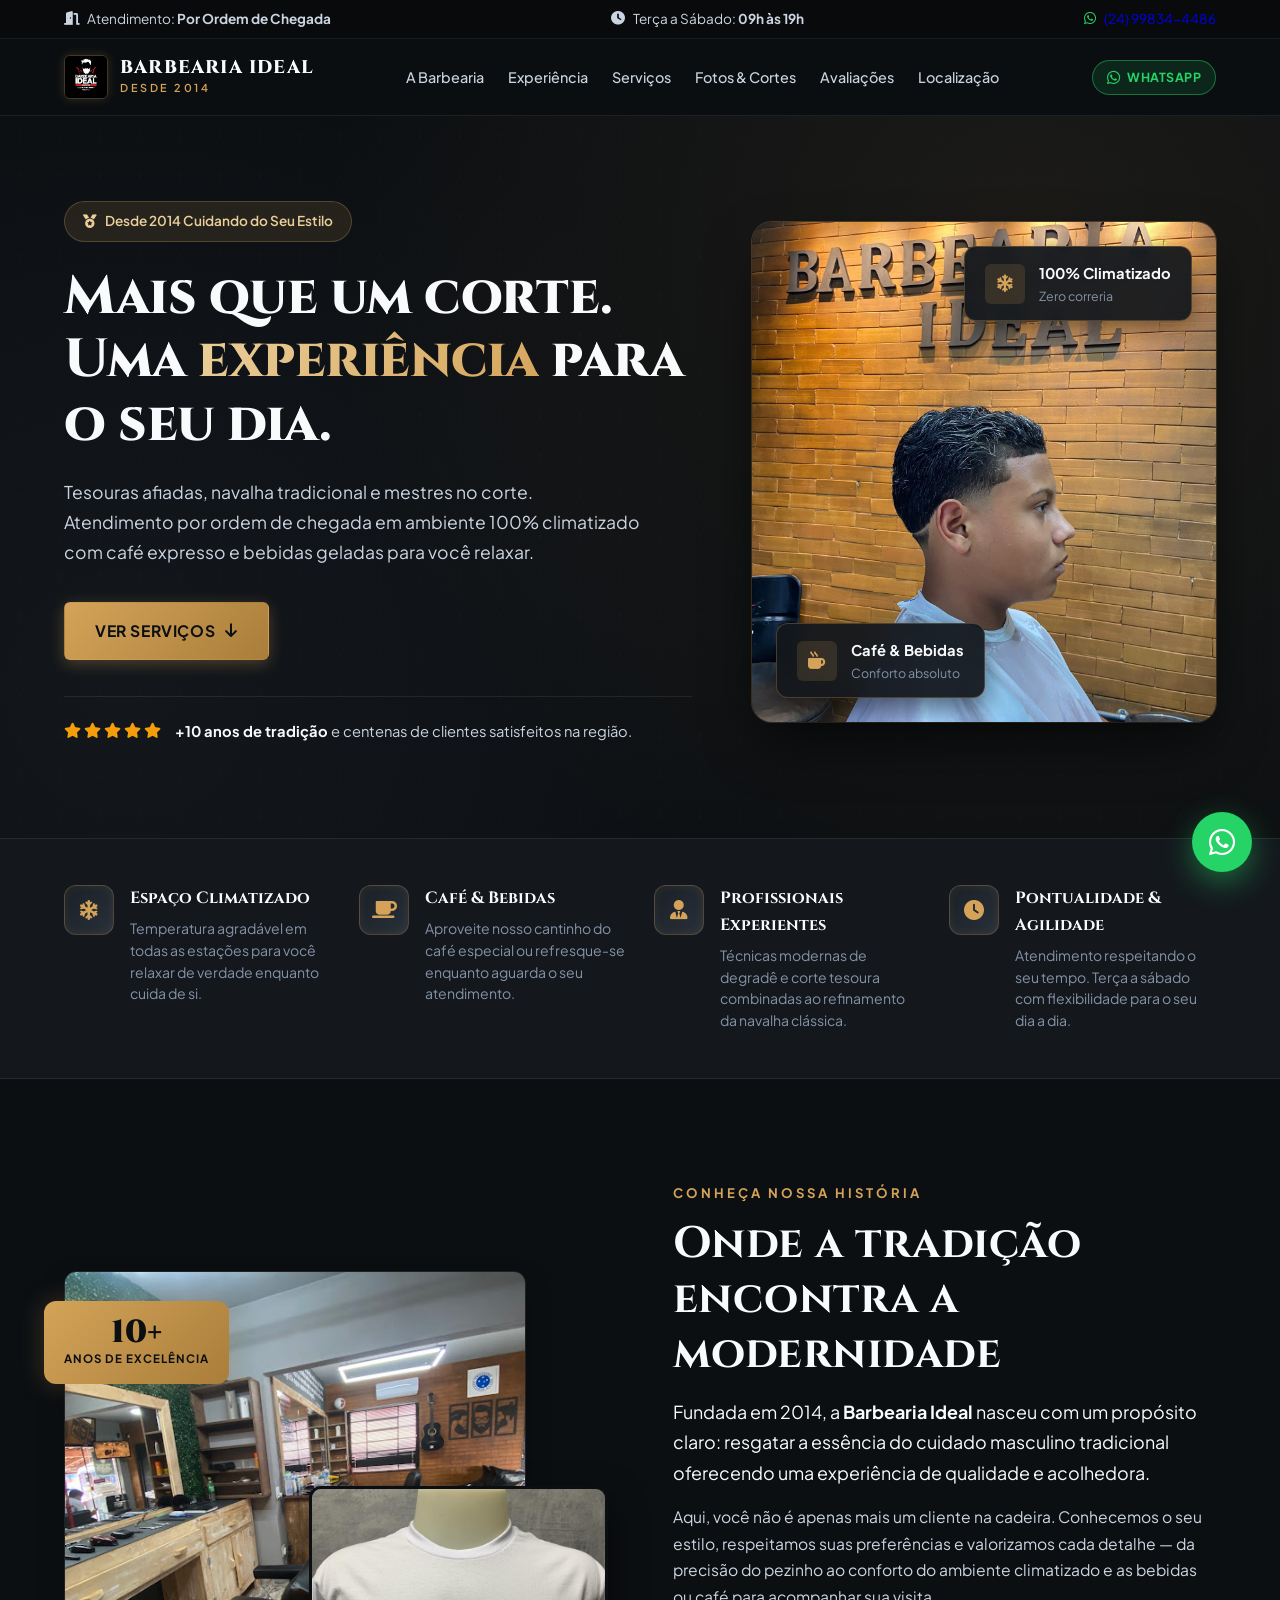
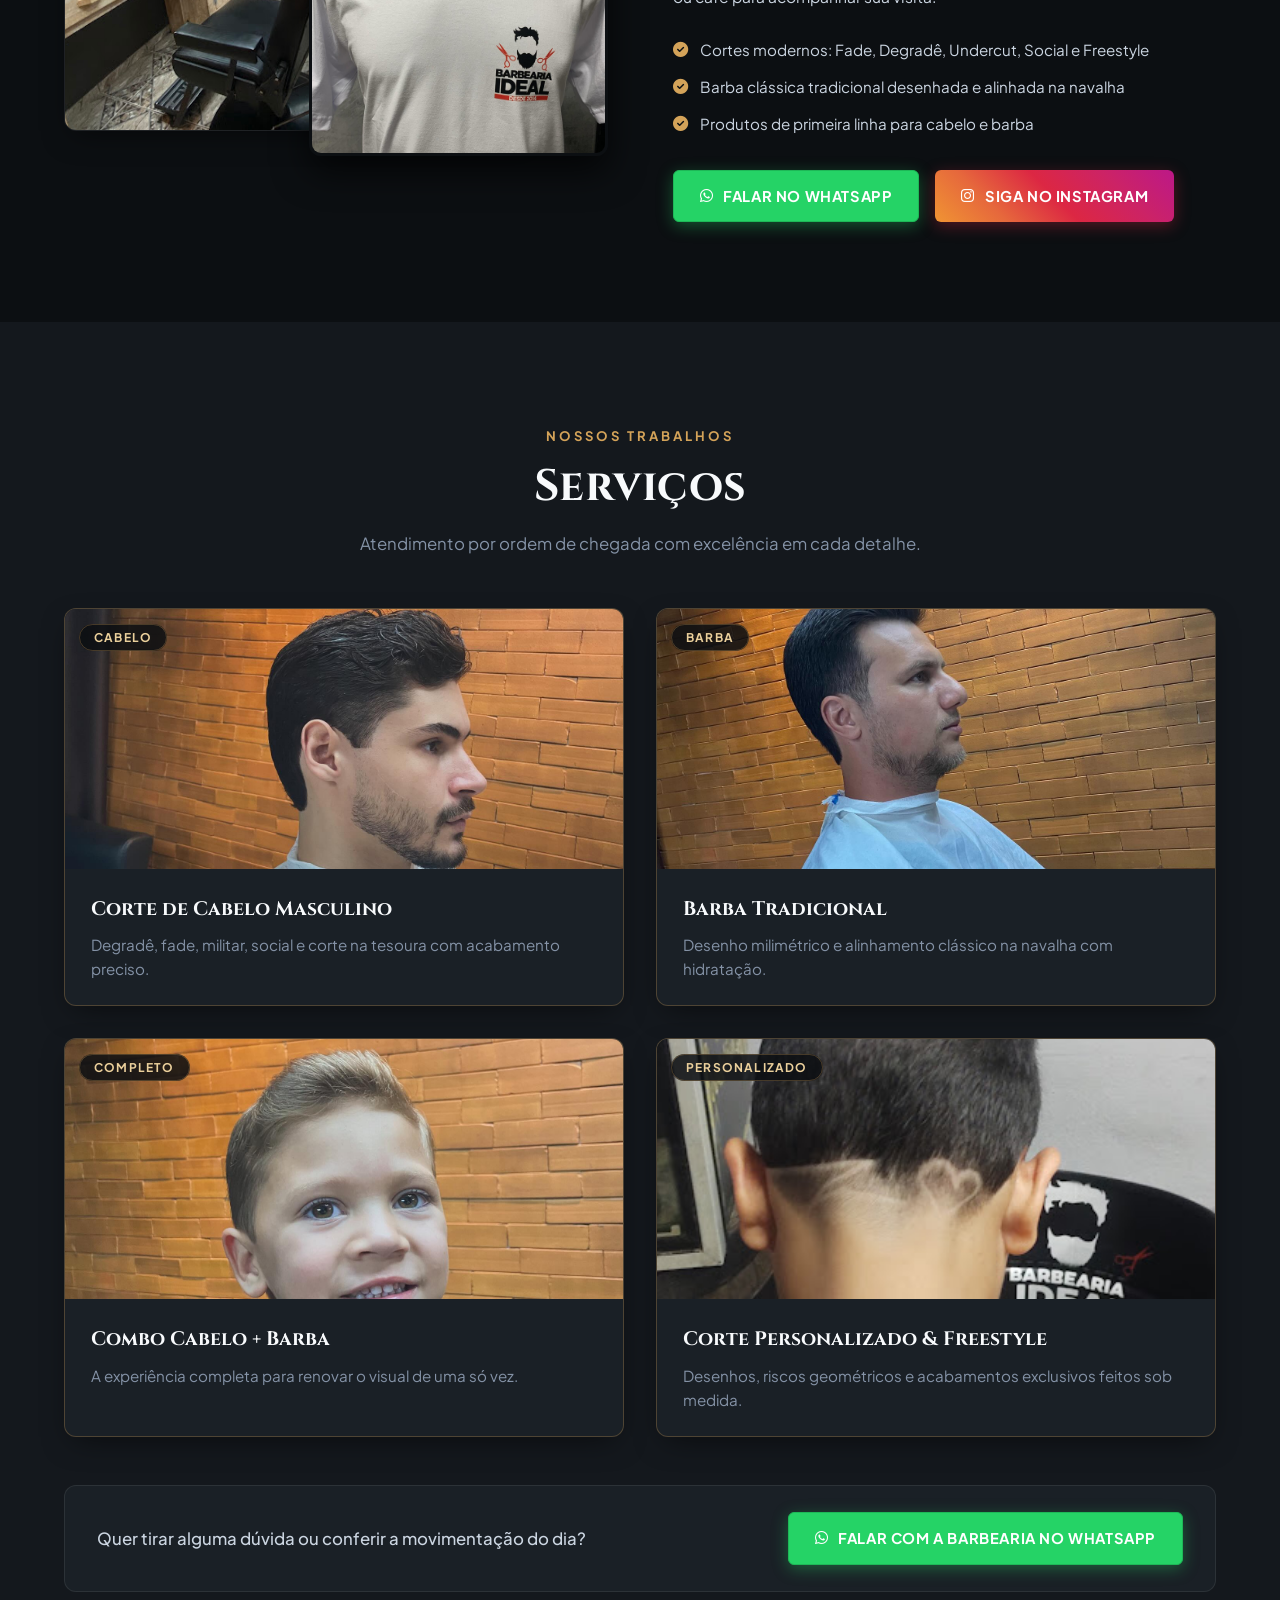
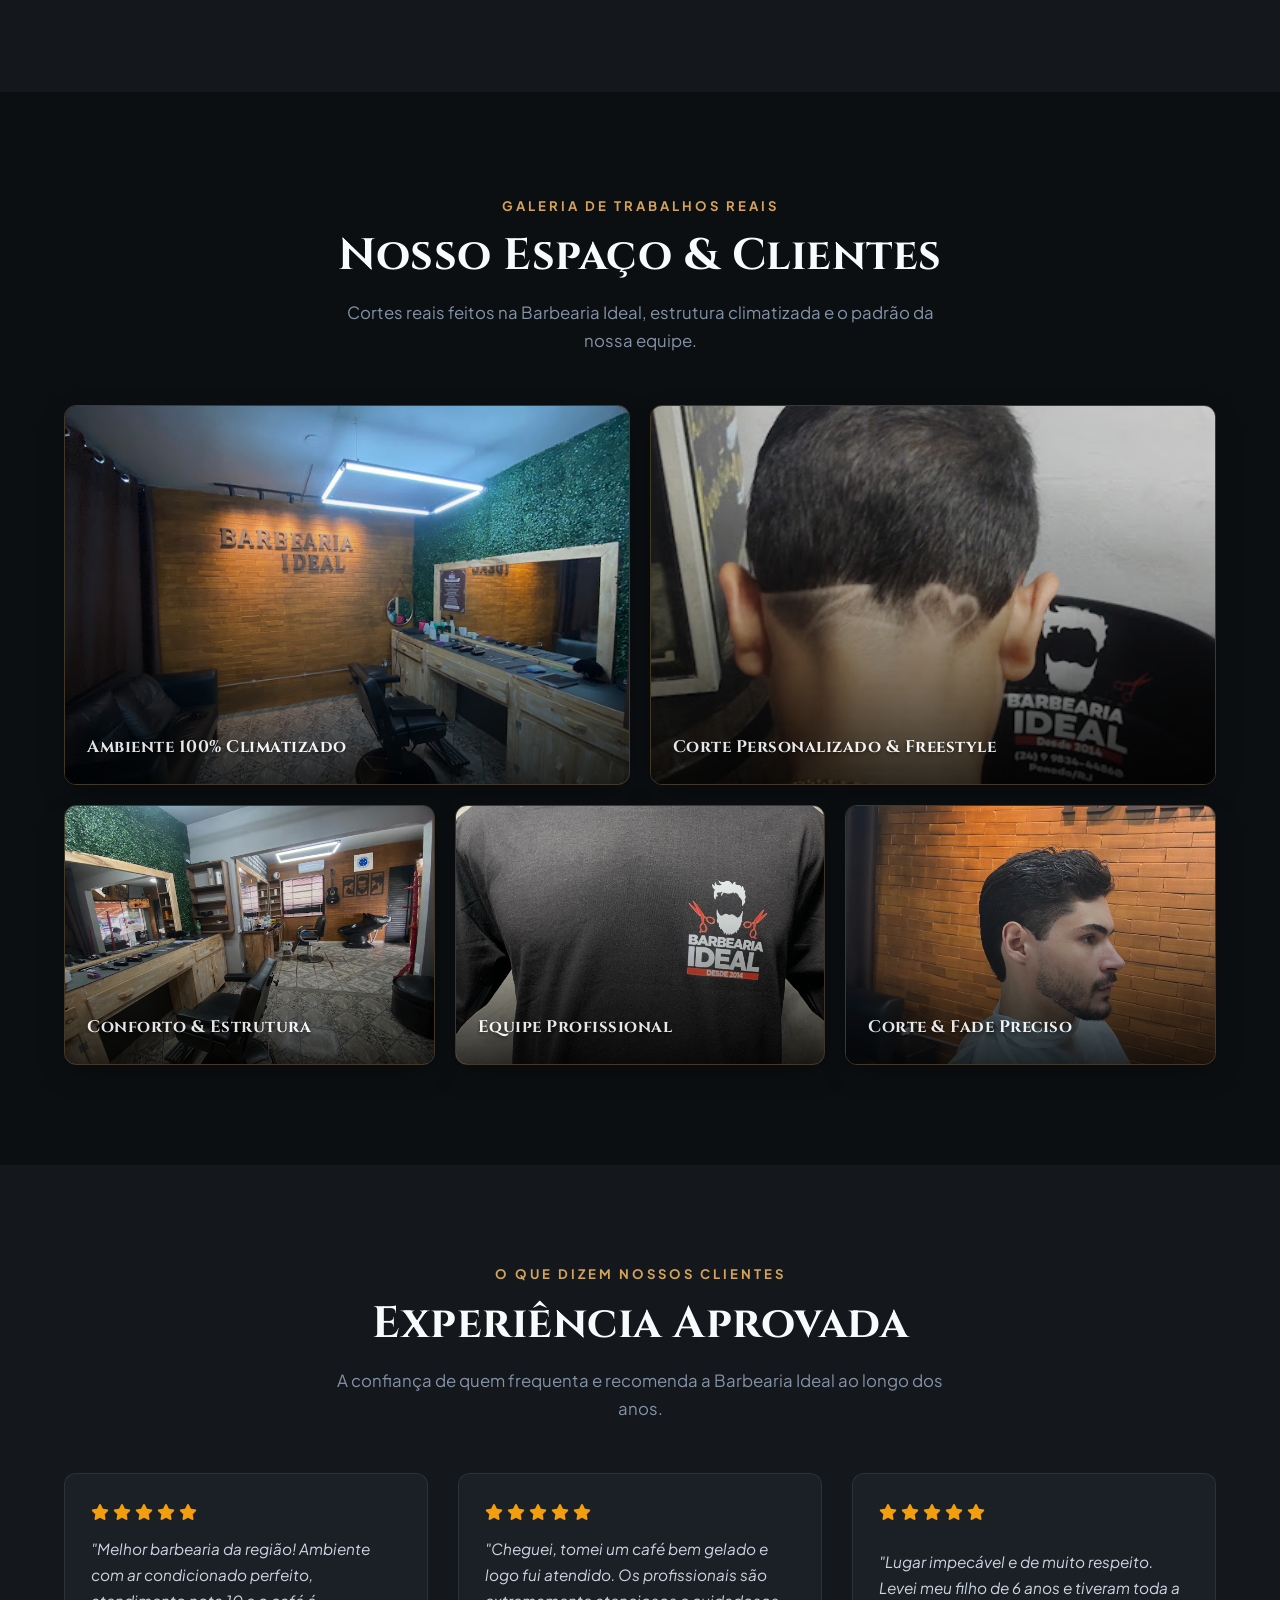
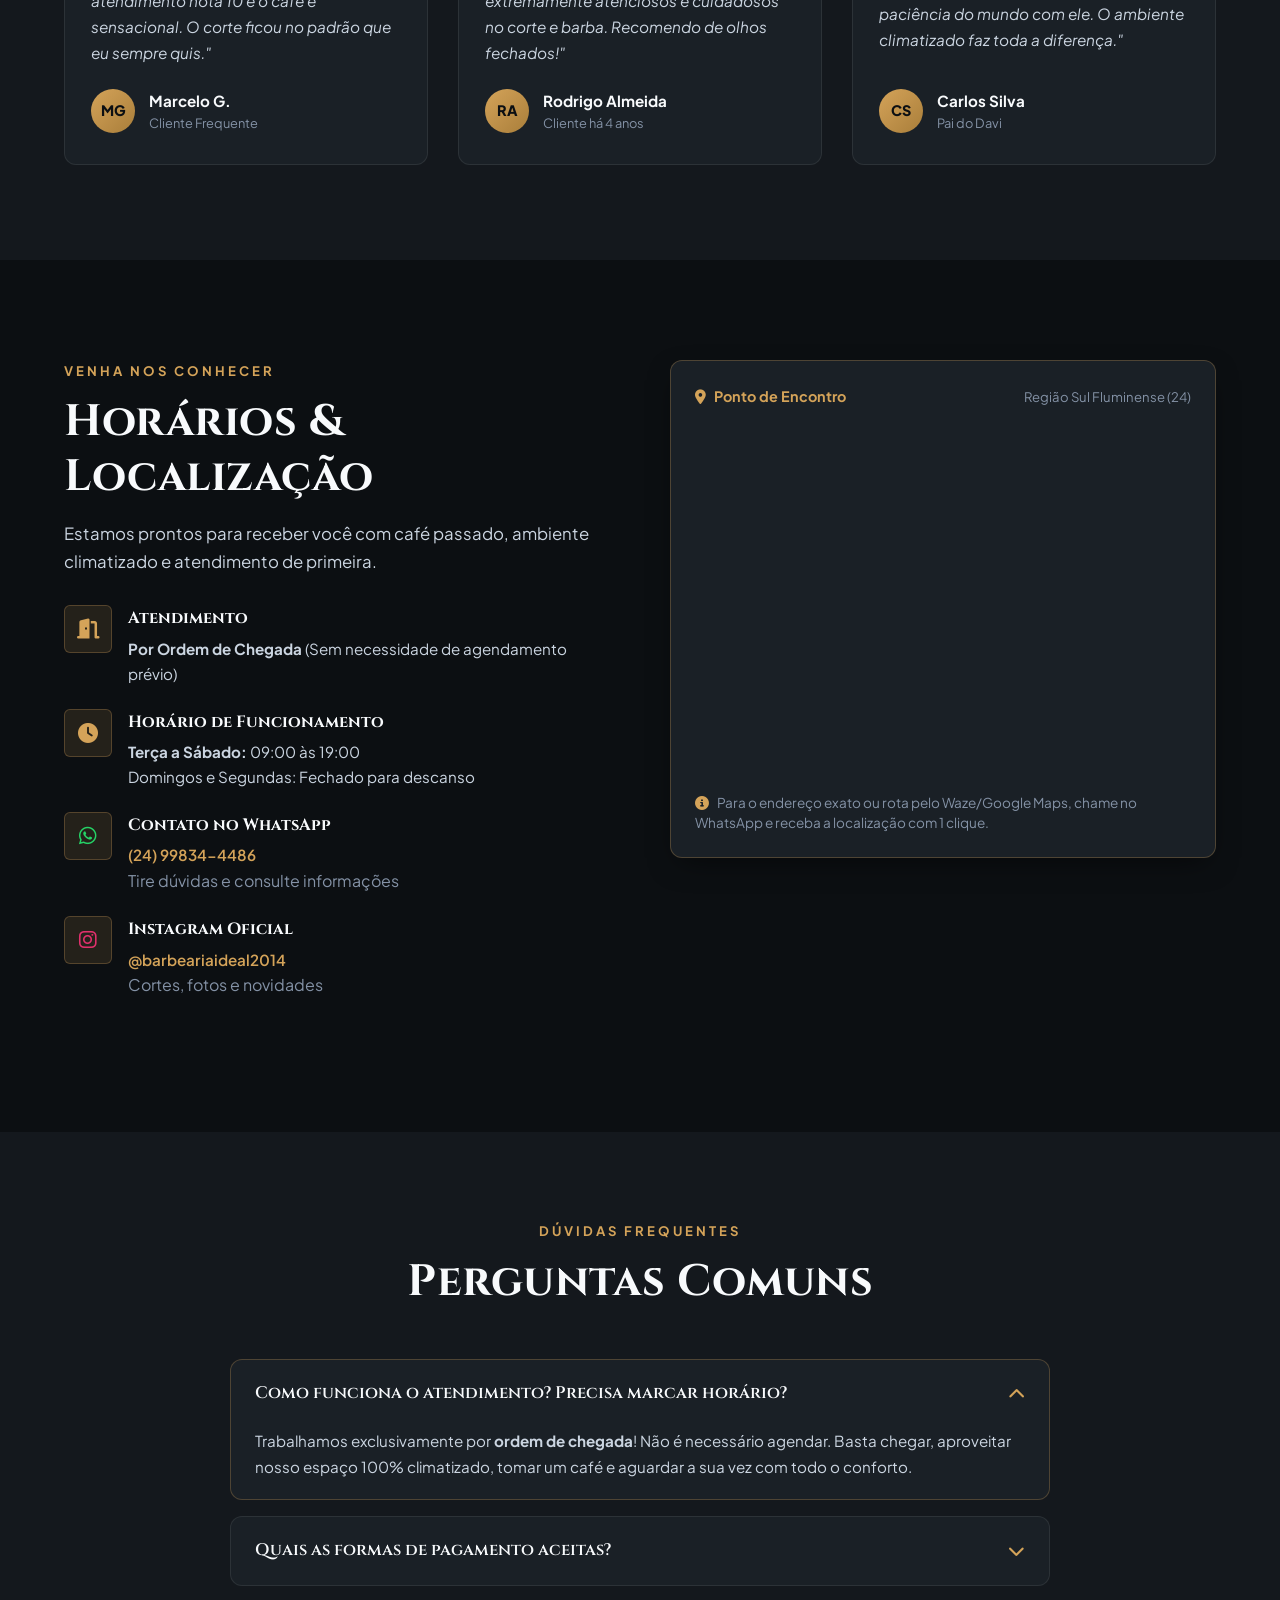
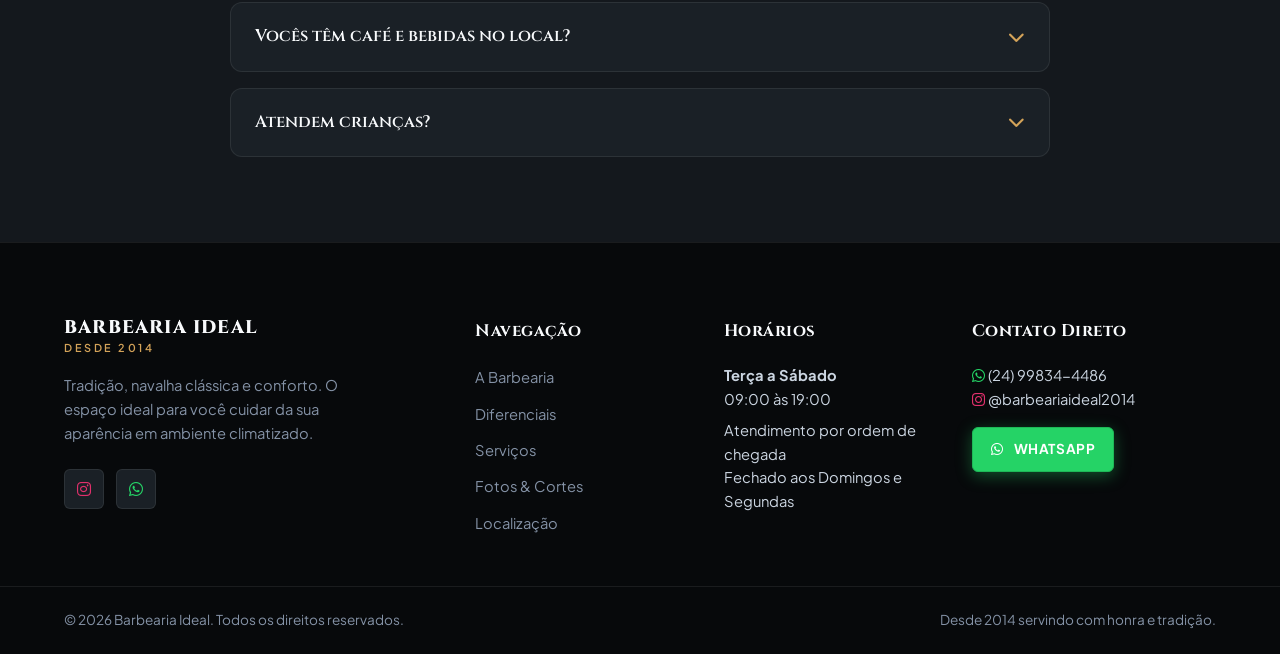
==== index.html @ 816bd9bf "fix(vercel): disponibiliza site na raiz do repositorio para deploy automatico sem configuracao" ====
<!DOCTYPE html>
<html lang="pt-BR">
<head>
  <meta charset="UTF-8">
  <meta name="viewport" content="width=device-width, initial-scale=1.0">
  <title>Barbearia Ideal — Tradição, Estilo e Conforto</title>
  <meta name="description" content="A Barbearia Ideal oferece cortes clássicos e modernos, barba tradicional, ambiente 100% climatizado, café e bebidas. Atendimento por ordem de chegada!">
  <meta name="keywords" content="barbearia, corte masculino, barba, degrade, fade, barbearia ideal, sul fluminense">
  
  <!-- Open Graph -->
  <meta property="og:title" content="Barbearia Ideal — Tradição, Estilo e Conforto">
  <meta property="og:description" content="Ambiente climatizado, café selecionado, navalha afiada e os melhores profissionais. Atendimento por ordem de chegada!">
  <meta property="og:type" content="website">
  <meta property="og:url" content="https://www.instagram.com/barbeariaideal2014/">
  <meta property="og:image" content="assets/images/hero-real.jpg">
  
  <link rel="icon" type="image/jpeg" href="assets/images/logo-perfil.jpg">

  <!-- Google Fonts -->
  <link rel="preconnect" href="https://fonts.googleapis.com">
  <link rel="preconnect" href="https://fonts.gstatic.com" crossorigin>
  <link href="https://fonts.googleapis.com/css2?family=Cinzel:wght@600;700;800;900&family=Plus+Jakarta+Sans:wght@300;400;500;600;700&display=swap" rel="stylesheet">
  
  <!-- Font Awesome Icons -->
  <link rel="stylesheet" href="https://cdnjs.cloudflare.com/ajax/libs/font-awesome/6.5.1/css/all.min.css">
  
  <!-- Stylesheet -->
  <link rel="stylesheet" href="styles.css?v=4">
  <style>
    *, *::before, *::after, a, a *, span, strong, em, button, p {
      text-decoration: none !important;
      text-decoration-line: none !important;
    }
  </style>
</head>
<body>

  <!-- Top Announcement Bar -->
  <aside class="top-bar">
    <div class="container top-bar-content">
      <div class="top-item">
        <i class="fa-solid fa-door-open"></i>
        <span>Atendimento: <strong>Por Ordem de Chegada</strong></span>
      </div>
      <div class="top-item hide-mobile">
        <i class="fa-solid fa-clock"></i>
        <span>Terça a Sábado: <strong>09h às 19h</strong></span>
      </div>
      <div class="top-item">
        <i class="fa-brands fa-whatsapp icon-whatsapp"></i>
        <a href="https://wa.me/5524998344486?text=Ol%C3%A1%2C%20gostaria%20de%20informa%C3%A7%C3%B5es%20sobre%20a%20Barbearia%20Ideal!" target="_blank" rel="noopener">(24) 99834-4486</a>
      </div>
    </div>
  </aside>

  <!-- Navbar -->
  <header class="header" id="navbar">
    <div class="container nav-container">
      <a href="#hero" class="brand-logo">
        <img src="assets/images/logo-perfil.jpg" alt="Logo Barbearia Ideal" class="logo-avatar" onerror="this.style.display='none'">
        <div class="logo-text">
          <span class="brand-name">BARBEARIA IDEAL</span>
          <span class="brand-est">DESDE 2014</span>
        </div>
      </a>

      <nav class="nav-menu" id="navMenu">
        <ul class="nav-links">
          <li><a href="#sobre" class="nav-link">A Barbearia</a></li>
          <li><a href="#diferenciais" class="nav-link">Experiência</a></li>
          <li><a href="#servicos" class="nav-link">Serviços</a></li>
          <li><a href="#galeria" class="nav-link">Fotos & Cortes</a></li>
          <li><a href="#depoimentos" class="nav-link">Avaliações</a></li>
          <li><a href="#contato" class="nav-link">Localização</a></li>
        </ul>
        <div class="nav-cta-mobile">
          <a href="https://wa.me/5524998344486?text=Ol%C3%A1%2C%20gostaria%20de%20informa%C3%A7%C3%B5es%20sobre%20a%20Barbearia%20Ideal!" target="_blank" rel="noopener" class="btn btn-whatsapp-solid btn-block">
            <i class="fa-brands fa-whatsapp icon-whatsapp-white"></i> Falar no WhatsApp
          </a>
        </div>
      </nav>

      <div class="nav-actions">
        <a href="https://wa.me/5524998344486?text=Ol%C3%A1%2C%20gostaria%20de%20informa%C3%A7%C3%B5es%20sobre%20a%20Barbearia%20Ideal!" target="_blank" rel="noopener" class="btn-nav-whatsapp hide-mobile">
          <i class="fa-brands fa-whatsapp"></i> WhatsApp
        </a>
        <button class="mobile-toggle" id="mobileToggle" aria-label="Abrir menu de navegação">
          <span></span>
          <span></span>
          <span></span>
        </button>
      </div>
    </div>
  </header>

  <!-- Hero Section -->
  <section class="hero-section" id="hero">
    <div class="hero-backdrop"></div>
    <div class="container hero-container">
      <div class="hero-content">
        <div class="hero-badge">
          <i class="fa-solid fa-medal"></i> Desde 2014 Cuidando do Seu Estilo
        </div>
        <h1 class="hero-title">
          Mais que um corte. <br>
          Uma <span class="highlight">experiência</span> para o seu dia.
        </h1>
        <p class="hero-description">
          Tesouras afiadas, navalha tradicional e mestres no corte. Atendimento por ordem de chegada em ambiente 100% climatizado com café expresso e bebidas geladas para você relaxar.
        </p>

        <div class="hero-buttons">
          <a href="#servicos" class="btn btn-primary btn-lg">
            Ver Serviços <i class="fa-solid fa-arrow-down"></i>
          </a>
        </div>

        <div class="hero-trust">
          <div class="trust-stars">
            <i class="fa-solid fa-star"></i>
            <i class="fa-solid fa-star"></i>
            <i class="fa-solid fa-star"></i>
            <i class="fa-solid fa-star"></i>
            <i class="fa-solid fa-star"></i>
          </div>
          <span class="trust-text"><strong>+10 anos de tradição</strong> e centenas de clientes satisfeitos na região.</span>
        </div>
      </div>

      <div class="hero-visual">
        <div class="hero-image-card">
          <img src="assets/images/hero-real.jpg" alt="Barbearia Ideal — Cortes e Atendimento Real" class="hero-img" loading="eager">
          <div class="hero-card-floating">
            <div class="floating-icon"><i class="fa-solid fa-mug-hot"></i></div>
            <div class="floating-info">
              <strong>Café & Bebidas</strong>
              <span>Conforto absoluto</span>
            </div>
          </div>
          <div class="hero-card-floating second">
            <div class="floating-icon"><i class="fa-solid fa-snowflake"></i></div>
            <div class="floating-info">
              <strong>100% Climatizado</strong>
              <span>Zero correria</span>
            </div>
          </div>
        </div>
      </div>
    </div>
  </section>

  <!-- Diferenciais / Strip -->
  <section class="features-strip" id="diferenciais">
    <div class="container">
      <div class="features-grid">
        <div class="feature-card">
          <div class="feature-icon"><i class="fa-solid fa-snowflake"></i></div>
          <div class="feature-text">
            <h3>Espaço Climatizado</h3>
            <p>Temperatura agradável em todas as estações para você relaxar de verdade enquanto cuida de si.</p>
          </div>
        </div>

        <div class="feature-card">
          <div class="feature-icon"><i class="fa-solid fa-mug-saucer"></i></div>
          <div class="feature-text">
            <h3>Café & Bebidas</h3>
            <p>Aproveite nosso cantinho do café especial ou refresque-se enquanto aguarda o seu atendimento.</p>
          </div>
        </div>

        <div class="feature-card">
          <div class="feature-icon"><i class="fa-solid fa-user-tie"></i></div>
          <div class="feature-text">
            <h3>Profissionais Experientes</h3>
            <p>Técnicas modernas de degradê e corte tesoura combinadas ao refinamento da navalha clássica.</p>
          </div>
        </div>

        <div class="feature-card">
          <div class="feature-icon"><i class="fa-solid fa-clock"></i></div>
          <div class="feature-text">
            <h3>Pontualidade & Agilidade</h3>
            <p>Atendimento respeitando o seu tempo. Terça a sábado com flexibilidade para o seu dia a dia.</p>
          </div>
        </div>
      </div>
    </div>
  </section>

  <!-- Sobre Nós -->
  <section class="about-section" id="sobre">
    <div class="container about-grid">
      <div class="about-images">
        <div class="img-wrapper main-img">
          <img src="assets/images/ambiente-real-1.jpg" alt="Interior e Ambiente da Barbearia Ideal">
        </div>
        <div class="img-wrapper sub-img">
          <img src="assets/images/equipe-1.jpg" alt="Equipe Barbearia Ideal Uniformizada">
        </div>
        <div class="about-badge">
          <span class="badge-number">10+</span>
          <span class="badge-label">Anos de Excelência</span>
        </div>
      </div>

      <div class="about-content">
        <span class="section-subtitle">CONHEÇA NOSSA HISTÓRIA</span>
        <h2 class="section-title">Onde a tradição encontra a modernidade</h2>
        <p class="about-lead">
          Fundada em 2014, a <strong>Barbearia Ideal</strong> nasceu com um propósito claro: resgatar a essência do cuidado masculino tradicional oferecendo uma experiência de qualidade e acolhedora.
        </p>
        <p class="about-body">
          Aqui, você não é apenas mais um cliente na cadeira. Conhecemos o seu estilo, respeitamos suas preferências e valorizamos cada detalhe — da precisão do pezinho ao conforto do ambiente climatizado e as bebidas ou café para acompanhar sua visita.
        </p>

        <div class="about-highlights">
          <div class="hl-item">
            <i class="fa-solid fa-circle-check"></i>
            <span>Cortes modernos: Fade, Degradê, Undercut, Social e Freestyle</span>
          </div>
          <div class="hl-item">
            <i class="fa-solid fa-circle-check"></i>
            <span>Barba clássica tradicional desenhada e alinhada na navalha</span>
          </div>
          <div class="hl-item">
            <i class="fa-solid fa-circle-check"></i>
            <span>Produtos de primeira linha para cabelo e barba</span>
          </div>
        </div>

        <div class="about-action">
          <a href="https://wa.me/5524998344486?text=Ol%C3%A1%2C%20gostaria%20de%20informa%C3%A7%C3%B5es%20sobre%20a%20Barbearia%20Ideal!" target="_blank" rel="noopener" class="btn btn-whatsapp-solid">
            <i class="fa-brands fa-whatsapp icon-whatsapp-white"></i> Falar no WhatsApp
          </a>
          <a href="https://www.instagram.com/barbeariaideal2014/" target="_blank" rel="noopener" class="btn btn-instagram">
            <i class="fa-brands fa-instagram"></i> Siga no Instagram
          </a>
        </div>
      </div>
    </div>
  </section>

  <!-- Serviços — NOVO LAYOUT: 2 COLUNAS VISUAIS -->
  <section class="services-section" id="servicos">
    <div class="container">
      <div class="section-header text-center">
        <span class="section-subtitle">NOSSOS TRABALHOS</span>
        <h2 class="section-title">Serviços</h2>
        <p class="section-desc">Atendimento por ordem de chegada com excelência em cada detalhe.</p>
      </div>

      <div class="services-two-cols">
        <!-- Serviço 1: Corte -->
        <div class="service-media-card">
          <div class="service-media-thumb">
            <img src="assets/images/corte-1.jpg" alt="Corte Masculino" loading="lazy">
            <div class="service-media-overlay">
              <span class="service-tag">Cabelo</span>
            </div>
          </div>
          <div class="service-media-body">
            <h3>Corte de Cabelo Masculino</h3>
            <p>Degradê, fade, militar, social e corte na tesoura com acabamento preciso.</p>
          </div>
        </div>

        <!-- Serviço 2: Barba -->
        <div class="service-media-card">
          <div class="service-media-thumb">
            <img src="assets/images/corte-2.jpg" alt="Barba Tradicional" loading="lazy">
            <div class="service-media-overlay">
              <span class="service-tag">Barba</span>
            </div>
          </div>
          <div class="service-media-body">
            <h3>Barba Tradicional</h3>
            <p>Desenho milimétrico e alinhamento clássico na navalha com hidratação.</p>
          </div>
        </div>

        <!-- Serviço 3: Combo -->
        <div class="service-media-card">
          <div class="service-media-thumb">
            <img src="assets/images/corte-3.jpg" alt="Combo Cabelo e Barba" loading="lazy">
            <div class="service-media-overlay">
              <span class="service-tag">Completo</span>
            </div>
          </div>
          <div class="service-media-body">
            <h3>Combo Cabelo + Barba</h3>
            <p>A experiência completa para renovar o visual de uma só vez.</p>
          </div>
        </div>

        <!-- Serviço 4: Corte Personalizado -->
        <div class="service-media-card">
          <div class="service-media-thumb">
            <img src="assets/images/corte-personalizado.jpg" alt="Corte Personalizado e Freestyle" loading="lazy">
            <div class="service-media-overlay">
              <span class="service-tag">Personalizado</span>
            </div>
          </div>
          <div class="service-media-body">
            <h3>Corte Personalizado & Freestyle</h3>
            <p>Desenhos, riscos geométricos e acabamentos exclusivos feitos sob medida.</p>
          </div>
        </div>
      </div>

      <div class="services-cta-bottom">
        <p>Quer tirar alguma dúvida ou conferir a movimentação do dia?</p>
        <a href="https://wa.me/5524998344486?text=Ol%C3%A1%2C%20gostaria%20de%20informa%C3%A7%C3%B5es%20sobre%20o%20atendimento%20hoje!" target="_blank" rel="noopener" class="btn btn-whatsapp-solid">
          <i class="fa-brands fa-whatsapp icon-whatsapp-white"></i> Falar com a Barbearia no WhatsApp
        </a>
      </div>
    </div>
  </section>

  <!-- Galeria de Fotos & Trabalhos Reais -->
  <section class="gallery-section" id="galeria">
    <div class="container">
      <div class="section-header text-center">
        <span class="section-subtitle">GALERIA DE TRABALHOS REAIS</span>
        <h2 class="section-title">Nosso Espaço & Clientes</h2>
        <p class="section-desc">Cortes reais feitos na Barbearia Ideal, estrutura climatizada e o padrão da nossa equipe.</p>
      </div>

      <div class="gallery-grid">
        <!-- 2 Imagens Maiores na Parte de Cima -->
        <div class="gallery-item gallery-top">
          <img src="assets/images/ambiente-real-2.jpg" alt="Ambiente da Barbearia Ideal" loading="lazy">
          <div class="gallery-overlay">
            <span>Ambiente 100% Climatizado</span>
          </div>
        </div>
        <div class="gallery-item gallery-top">
          <img src="assets/images/corte-personalizado.jpg" alt="Corte Personalizado Freestyle" loading="lazy">
          <div class="gallery-overlay">
            <span>Corte Personalizado & Freestyle</span>
          </div>
        </div>

        <!-- 3 Imagens Menores Embaixo Alinhadas -->
        <div class="gallery-item gallery-bottom">
          <img src="assets/images/ambiente-real-1.jpg" alt="Estrutura e Poltronas" loading="lazy">
          <div class="gallery-overlay">
            <span>Conforto & Estrutura</span>
          </div>
        </div>
        <div class="gallery-item gallery-bottom">
          <img src="assets/images/equipe-2.jpg" alt="Equipe Barbearia Ideal" loading="lazy">
          <div class="gallery-overlay">
            <span>Equipe Profissional</span>
          </div>
        </div>
        <div class="gallery-item gallery-bottom">
          <img src="assets/images/corte-1.jpg" alt="Degradê e Fade na Barbearia Ideal" loading="lazy">
          <div class="gallery-overlay">
            <span>Corte & Fade Preciso</span>
          </div>
        </div>
      </div>
    </div>
  </section>

  <!-- Avaliações & Prova Social -->
  <section class="reviews-section" id="depoimentos">
    <div class="container">
      <div class="section-header text-center">
        <span class="section-subtitle">O QUE DIZEM NOSSOS CLIENTES</span>
        <h2 class="section-title">Experiência Aprovada</h2>
        <p class="section-desc">A confiança de quem frequenta e recomenda a Barbearia Ideal ao longo dos anos.</p>
      </div>

      <div class="reviews-grid">
        <div class="review-card">
          <div class="review-stars">
            <i class="fa-solid fa-star"></i><i class="fa-solid fa-star"></i><i class="fa-solid fa-star"></i><i class="fa-solid fa-star"></i><i class="fa-solid fa-star"></i>
          </div>
          <p class="review-text">"Melhor barbearia da região! Ambiente com ar condicionado perfeito, atendimento nota 10 e o café é sensacional. O corte ficou no padrão que eu sempre quis."</p>
          <div class="reviewer">
            <div class="reviewer-avatar">MG</div>
            <div class="reviewer-info">
              <strong>Marcelo G.</strong>
              <span>Cliente Frequente</span>
            </div>
          </div>
        </div>

        <div class="review-card">
          <div class="review-stars">
            <i class="fa-solid fa-star"></i><i class="fa-solid fa-star"></i><i class="fa-solid fa-star"></i><i class="fa-solid fa-star"></i><i class="fa-solid fa-star"></i>
          </div>
          <p class="review-text">"Cheguei, tomei um café bem gelado e logo fui atendido. Os profissionais são extremamente atenciosos e cuidadosos no corte e barba. Recomendo de olhos fechados!"</p>
          <div class="reviewer">
            <div class="reviewer-avatar">RA</div>
            <div class="reviewer-info">
              <strong>Rodrigo Almeida</strong>
              <span>Cliente há 4 anos</span>
            </div>
          </div>
        </div>

        <div class="review-card">
          <div class="review-stars">
            <i class="fa-solid fa-star"></i><i class="fa-solid fa-star"></i><i class="fa-solid fa-star"></i><i class="fa-solid fa-star"></i><i class="fa-solid fa-star"></i>
          </div>
          <p class="review-text">"Lugar impecável e de muito respeito. Levei meu filho de 6 anos e tiveram toda a paciência do mundo com ele. O ambiente climatizado faz toda a diferença."</p>
          <div class="reviewer">
            <div class="reviewer-avatar">CS</div>
            <div class="reviewer-info">
              <strong>Carlos Silva</strong>
              <span>Pai do Davi</span>
            </div>
          </div>
        </div>
      </div>
    </div>
  </section>

  <!-- Localização, Horários e Contato -->
  <section class="contact-section" id="contato">
    <div class="container contact-grid">
      <div class="contact-info-panel">
        <span class="section-subtitle">VENHA NOS CONHECER</span>
        <h2 class="section-title">Horários & Localização</h2>
        <p class="contact-desc">
          Estamos prontos para receber você com café passado, ambiente climatizado e atendimento de primeira.
        </p>

        <div class="info-blocks">
          <div class="info-item">
            <div class="info-icon"><i class="fa-solid fa-door-open"></i></div>
            <div class="info-details">
              <h4>Atendimento</h4>
              <p><strong>Por Ordem de Chegada</strong> (Sem necessidade de agendamento prévio)</p>
            </div>
          </div>

          <div class="info-item">
            <div class="info-icon"><i class="fa-solid fa-clock"></i></div>
            <div class="info-details">
              <h4>Horário de Funcionamento</h4>
              <p><strong>Terça a Sábado:</strong> 09:00 às 19:00</p>
              <p class="text-muted">Domingos e Segundas: Fechado para descanso</p>
            </div>
          </div>

          <div class="info-item">
            <div class="info-icon"><i class="fa-brands fa-whatsapp icon-whatsapp"></i></div>
            <div class="info-details">
              <h4>Contato no WhatsApp</h4>
              <p><a href="https://wa.me/5524998344486?text=Ol%C3%A1%2C%20gostaria%20de%20informa%C3%A7%C3%B5es!" target="_blank" rel="noopener">(24) 99834-4486</a></p>
              <span class="text-muted">Tire dúvidas e consulte informações</span>
            </div>
          </div>

          <div class="info-item">
            <div class="info-icon"><i class="fa-brands fa-instagram icon-instagram"></i></div>
            <div class="info-details">
              <h4>Instagram Oficial</h4>
              <p><a href="https://www.instagram.com/barbeariaideal2014/" target="_blank" rel="noopener">@barbeariaideal2014</a></p>
              <span class="text-muted">Cortes, fotos e novidades</span>
            </div>
          </div>
        </div>
      </div>

      <div class="contact-map-panel">
        <div class="map-card">
          <div class="map-header">
            <div class="map-tag"><i class="fa-solid fa-location-dot"></i> Ponto de Encontro</div>
            <span class="map-region">Região Sul Fluminense (24)</span>
          </div>
          <div class="map-canvas">
            <iframe 
              title="Localização Barbearia Ideal"
              src="https://www.google.com/maps/embed?pb=!1m18!1m12!1m3!1d117765.2530182657!2d-44.2000000!3d-22.5000000!2m3!1f0!2f0!3f0!3m2!1i1024!2i768!4f13.1!3m3!1m2!1s0x0%3A0x0!2zMjLCsDMwJzAwLjAiUyA0NMKwMTInMDAuMCJX!5e0!3m2!1spt-BR!2sbr!4v1600000000000!5m2!1spt-BR!2sbr" 
              width="100%" 
              height="340" 
              style="border:0; border-radius: 12px; filter: invert(90%) hue-rotate(180deg);" 
              allowfullscreen="" 
              loading="lazy">
            </iframe>
          </div>
          <div class="map-footer">
            <p><i class="fa-solid fa-circle-info"></i> Para o endereço exato ou rota pelo Waze/Google Maps, chame no WhatsApp e receba a localização com 1 clique.</p>
          </div>
        </div>
      </div>
    </div>
  </section>

  <!-- FAQ Rápido -->
  <section class="faq-section">
    <div class="container">
      <div class="section-header text-center">
        <span class="section-subtitle">DÚVIDAS FREQUENTES</span>
        <h2 class="section-title">Perguntas Comuns</h2>
      </div>

      <div class="faq-accordion">
        <details class="faq-item" open>
          <summary class="faq-question">
            <span>Como funciona o atendimento? Precisa marcar horário?</span>
            <i class="fa-solid fa-chevron-down"></i>
          </summary>
          <div class="faq-answer">
            <p>Trabalhamos exclusivamente por <strong>ordem de chegada</strong>! Não é necessário agendar. Basta chegar, aproveitar nosso espaço 100% climatizado, tomar um café e aguardar a sua vez com todo o conforto.</p>
          </div>
        </details>

        <details class="faq-item">
          <summary class="faq-question">
            <span>Quais as formas de pagamento aceitas?</span>
            <i class="fa-solid fa-chevron-down"></i>
          </summary>
          <div class="faq-answer">
            <p>Aceitamos Pix, cartões de débito, crédito e dinheiro em espécie.</p>
          </div>
        </details>

        <details class="faq-item">
          <summary class="faq-question">
            <span>Vocês têm café e bebidas no local?</span>
            <i class="fa-solid fa-chevron-down"></i>
          </summary>
          <div class="faq-answer">
            <p>Sim! Contamos com café e bebidas geladas disponíveis para consumo no local (com custo à parte), perfeitos para você relaxar enquanto aguarda o seu atendimento no ambiente climatizado.</p>
          </div>
        </details>

        <details class="faq-item">
          <summary class="faq-question">
            <span>Atendem crianças?</span>
            <i class="fa-solid fa-chevron-down"></i>
          </summary>
          <div class="faq-answer">
            <p>Com certeza. Temos experiência no atendimento infantil com tranquilidade e paciência para que a experiência do seu filho seja leve e divertida.</p>
          </div>
        </details>
      </div>
    </div>
  </section>

  <!-- Footer -->
  <footer class="footer">
    <div class="container footer-grid">
      <div class="footer-brand">
        <div class="logo-text">
          <span class="brand-name">BARBEARIA IDEAL</span>
          <span class="brand-est">DESDE 2014</span>
        </div>
        <p class="footer-desc">
          Tradição, navalha clássica e conforto. O espaço ideal para você cuidar da sua aparência em ambiente climatizado.
        </p>
        <div class="social-links">
          <a href="https://www.instagram.com/barbeariaideal2014/" target="_blank" rel="noopener" aria-label="Instagram"><i class="fa-brands fa-instagram icon-instagram"></i></a>
          <a href="https://wa.me/5524998344486" target="_blank" rel="noopener" aria-label="WhatsApp"><i class="fa-brands fa-whatsapp icon-whatsapp"></i></a>
        </div>
      </div>

      <div class="footer-col">
        <h4>Navegação</h4>
        <ul>
          <li><a href="#sobre">A Barbearia</a></li>
          <li><a href="#diferenciais">Diferenciais</a></li>
          <li><a href="#servicos">Serviços</a></li>
          <li><a href="#galeria">Fotos & Cortes</a></li>
          <li><a href="#contato">Localização</a></li>
        </ul>
      </div>

      <div class="footer-col">
        <h4>Horários</h4>
        <p><strong>Terça a Sábado</strong></p>
        <p>09:00 às 19:00</p>
        <p class="text-muted mt-2">Atendimento por ordem de chegada</p>
        <p class="text-muted">Fechado aos Domingos e Segundas</p>
      </div>

      <div class="footer-col">
        <h4>Contato Direto</h4>
        <p><i class="fa-brands fa-whatsapp icon-whatsapp"></i> (24) 99834-4486</p>
        <p><i class="fa-brands fa-instagram icon-instagram"></i> @barbeariaideal2014</p>
        <a href="https://wa.me/5524998344486?text=Ol%C3%A1%2C%20gostaria%20de%20informa%C3%A7%C3%B5es!" target="_blank" rel="noopener" class="btn btn-whatsapp-solid btn-sm mt-3">
          <i class="fa-brands fa-whatsapp icon-whatsapp-white"></i> WhatsApp
        </a>
      </div>
    </div>

    <div class="footer-bottom">
      <div class="container bottom-content">
        <p>&copy; 2026 Barbearia Ideal. Todos os direitos reservados.</p>
        <p>Desde 2014 servindo com honra e tradição.</p>
      </div>
    </div>
  </footer>

  <!-- Floating WhatsApp Button -->
  <a href="https://wa.me/5524998344486?text=Ol%C3%A1%2C%20gostaria%20de%20informa%C3%A7%C3%B5es%20sobre%20a%20Barbearia%20Ideal!" target="_blank" rel="noopener" class="floating-whatsapp" aria-label="Conversar no WhatsApp">
    <i class="fa-brands fa-whatsapp"></i>
  </a>

  <!-- JavaScript -->
  <script src="script.js"></script>
</body>
</html>
---- styles.css ----
/* ==========================================================================
   BARBEARIA IDEAL — DESIGN SYSTEM & STYLES
   Aesthetic: Heritage Barber & Modern Craft (Dark Slate + Vintage Gold)
   ========================================================================== */

:root {
  --bg-main: #0c0f12;
  --bg-surface: #14181d;
  --bg-card: #1a2026;
  --bg-card-hover: #222931;
  --bg-highlight: #28303a;

  --color-gold: #d4a359;
  --color-gold-light: #ebd09c;
  --color-gold-dark: #a97e3a;
  --color-gold-glow: rgba(212, 163, 89, 0.22);
  
  --text-primary: #f8fafc;
  --text-secondary: #cbd5e1;
  --text-muted: #8492a6;
  --text-dark: #0c0f12;

  --color-whatsapp: #25d366;
  --color-whatsapp-hover: #1eb857;

  --border-subtle: rgba(255, 255, 255, 0.08);
  --border-gold: rgba(212, 163, 89, 0.28);
  --border-gold-strong: rgba(212, 163, 89, 0.7);

  --font-serif: 'Cinzel', serif;
  --font-sans: 'Plus Jakarta Sans', sans-serif;

  --transition-fast: 0.2s cubic-bezier(0.16, 1, 0.3, 1);
  --transition-normal: 0.35s cubic-bezier(0.16, 1, 0.3, 1);
  --radius-sm: 6px;
  --radius-md: 12px;
  --radius-lg: 20px;
  --radius-full: 9999px;

  --shadow-card: 0 10px 30px -10px rgba(0, 0, 0, 0.6);
  --shadow-glow: 0 0 25px rgba(212, 163, 89, 0.25);
}

/* CSS Reset & Defaults */
*, *::before, *::after {
  box-sizing: border-box;
  margin: 0;
  padding: 0;
  text-decoration: none !important;
}

html {
  scroll-behavior: smooth;
  font-size: 16px;
}

body {
  font-family: var(--font-sans);
  background-color: var(--bg-main);
  color: var(--text-primary);
  line-height: 1.65;
  overflow-x: hidden;
  -webkit-font-smoothing: antialiased;
}

img {
  max-width: 100%;
  height: auto;
  display: block;
}

/* Eliminar sublinhado em absolutamente todos os links, botões e seus elementos filhos */
a, a *, a:hover, a:focus, a:visited, a:active,
.btn, .btn *, .btn:hover, .btn:focus, .btn:active,
.btn-whatsapp-solid, .btn-whatsapp-solid *,
.btn-nav-whatsapp, .btn-nav-whatsapp *,
.btn-instagram, .btn-instagram *,
.brand-logo, .brand-logo *,
.top-item, .top-item *,
.top-bar a, .top-bar a *,
.floating-whatsapp, .floating-whatsapp *,
.info-details a, .info-details a *,
.footer a, .footer a * {
  text-decoration: none !important;
  text-decoration-line: none !important;
  outline: none;
}

ul {
  list-style: none;
}

/* Container */
.container {
  width: 100%;
  max-width: 1200px;
  margin: 0 auto;
  padding: 0 24px;
}

/* Typography Utilities */
.highlight {
  color: var(--color-gold);
  background: linear-gradient(135deg, var(--color-gold-light), var(--color-gold));
  -webkit-background-clip: text;
  -webkit-text-fill-color: transparent;
}

.section-subtitle {
  display: inline-block;
  font-size: 0.82rem;
  letter-spacing: 3px;
  font-weight: 700;
  color: var(--color-gold);
  text-transform: uppercase;
  margin-bottom: 12px;
}

.section-title {
  font-family: var(--font-serif);
  font-size: clamp(2rem, 3.5vw, 2.75rem);
  font-weight: 700;
  line-height: 1.25;
  color: var(--text-primary);
  margin-bottom: 16px;
  letter-spacing: 0.5px;
}

.section-desc {
  color: var(--text-muted);
  font-size: 1.05rem;
  max-width: 620px;
  margin: 0 auto;
}

.text-center {
  text-align: center;
}

.text-muted {
  color: var(--text-muted);
}

.mt-2 { margin-top: 8px; }
.mt-3 { margin-top: 16px; }

/* Special Brand Colors */
.icon-whatsapp {
  color: var(--color-whatsapp) !important;
}

.icon-whatsapp-white {
  color: #ffffff !important;
}

.icon-instagram {
  color: #e1306c !important;
}

/* Buttons */
.btn {
  display: inline-flex;
  align-items: center;
  justify-content: center;
  gap: 10px;
  padding: 13px 26px;
  font-family: var(--font-sans);
  font-size: 0.92rem;
  font-weight: 700;
  border-radius: var(--radius-sm);
  cursor: pointer;
  border: 1px solid transparent;
  transition: all var(--transition-normal);
  text-transform: uppercase;
  letter-spacing: 0.6px;
  text-decoration: none !important;
  white-space: nowrap;
}

.btn-primary {
  background: linear-gradient(135deg, var(--color-gold), var(--color-gold-dark));
  color: var(--text-dark) !important;
  font-weight: 700;
  box-shadow: 0 4px 15px rgba(212, 163, 89, 0.3);
}

.btn-primary:hover {
  background: linear-gradient(135deg, var(--color-gold-light), var(--color-gold));
  box-shadow: var(--shadow-glow);
  transform: translateY(-2px);
}

.btn-secondary {
  background-color: rgba(255, 255, 255, 0.05);
  border-color: var(--border-gold);
  color: var(--text-primary) !important;
}

.btn-secondary:hover {
  background-color: rgba(212, 163, 89, 0.1);
  border-color: var(--color-gold);
  color: var(--color-gold) !important;
}

.btn-whatsapp-solid {
  background-color: var(--color-whatsapp);
  color: #ffffff !important;
  border: 1px solid #1eb857;
  box-shadow: 0 4px 16px rgba(37, 211, 102, 0.35);
}

.btn-whatsapp-solid:hover {
  background-color: var(--color-whatsapp-hover);
  box-shadow: 0 6px 20px rgba(37, 211, 102, 0.5);
  transform: translateY(-2px);
  color: #ffffff !important;
}

/* Botão WhatsApp Compacto & Discreto da Navbar */
.btn-nav-whatsapp {
  display: inline-flex;
  align-items: center;
  gap: 7px;
  padding: 6px 14px;
  font-family: var(--font-sans);
  font-size: 0.78rem;
  font-weight: 700;
  letter-spacing: 0.5px;
  text-transform: uppercase;
  border-radius: var(--radius-full);
  background-color: rgba(37, 211, 102, 0.12);
  border: 1px solid rgba(37, 211, 102, 0.45);
  color: #25d366 !important;
  transition: all var(--transition-fast);
  text-decoration: none !important;
  white-space: nowrap;
}

.btn-nav-whatsapp:hover {
  background-color: var(--color-whatsapp);
  color: #ffffff !important;
  border-color: var(--color-whatsapp);
  box-shadow: 0 4px 14px rgba(37, 211, 102, 0.35);
  transform: translateY(-1px);
}

.btn-nav-whatsapp i {
  font-size: 0.95rem;
}

.btn-instagram {
  background: linear-gradient(45deg, #f09433 0%, #e6683c 25%, #dc2743 50%, #cc2366 75%, #bc1888 100%) !important;
  color: #ffffff !important;
  border: none !important;
  box-shadow: 0 4px 16px rgba(220, 39, 67, 0.35);
}

.btn-instagram:hover {
  filter: brightness(1.1);
  transform: translateY(-2px);
  box-shadow: 0 6px 22px rgba(220, 39, 67, 0.5);
  color: #ffffff !important;
}

.btn-lg {
  padding: 15px 30px;
  font-size: 0.98rem;
}

.btn-sm {
  padding: 10px 18px;
  font-size: 0.85rem;
}

.btn-block {
  width: 100%;
}

/* Top Announcement Bar */
.top-bar {
  background-color: #080a0c;
  border-bottom: 1px solid var(--border-subtle);
  font-size: 0.85rem;
  padding: 8px 0;
  color: var(--text-secondary);
}

.top-bar-content {
  display: flex;
  justify-content: space-between;
  align-items: center;
}

.top-item {
  display: flex;
  align-items: center;
  gap: 8px;
  white-space: nowrap;
}

.top-item a:hover {
  color: var(--color-gold);
}

/* Header & Navbar */
.header {
  position: sticky;
  top: 0;
  z-index: 1000;
  background-color: rgba(12, 15, 18, 0.94);
  backdrop-filter: blur(12px);
  -webkit-backdrop-filter: blur(12px);
  border-bottom: 1px solid var(--border-subtle);
  transition: all var(--transition-normal);
}

.header.scrolled {
  background-color: rgba(10, 12, 15, 0.98);
  border-bottom: 1px solid var(--border-gold);
  box-shadow: 0 4px 20px rgba(0, 0, 0, 0.4);
}

.nav-container {
  display: flex;
  justify-content: space-between;
  align-items: center;
  height: 76px;
  gap: 20px;
}

.brand-logo {
  display: flex;
  align-items: center;
  gap: 12px;
  flex-shrink: 0;
  text-decoration: none !important;
}

.logo-avatar {
  width: 44px;
  height: 44px;
  border-radius: var(--radius-sm);
  border: 1px solid var(--border-gold);
  object-fit: cover;
  box-shadow: 0 0 10px rgba(212, 163, 89, 0.2);
}

.logo-text {
  display: flex;
  flex-direction: column;
}

.brand-name {
  font-family: var(--font-serif);
  font-size: 1.15rem;
  font-weight: 800;
  letter-spacing: 1.2px;
  color: var(--text-primary);
  line-height: 1.1;
  white-space: nowrap;
}

.brand-est {
  font-size: 0.68rem;
  font-weight: 600;
  letter-spacing: 2.5px;
  color: var(--color-gold);
}

.nav-menu {
  display: flex;
  align-items: center;
}

.nav-links {
  display: flex;
  align-items: center;
  gap: 24px;
}

.nav-link {
  font-size: 0.9rem;
  font-weight: 500;
  color: var(--text-secondary);
  position: relative;
  padding: 8px 0;
  white-space: nowrap;
  text-decoration: none !important;
  display: inline-block;
}

.nav-link::after {
  content: '';
  position: absolute;
  bottom: 0;
  left: 0;
  width: 0%;
  height: 2px;
  background-color: var(--color-gold);
  transition: width var(--transition-fast);
}

.nav-link:hover {
  color: var(--text-primary);
}

.nav-link:hover::after {
  width: 100%;
}

.nav-cta-mobile {
  display: none;
}

.nav-actions {
  display: flex;
  align-items: center;
  flex-shrink: 0;
}

.mobile-toggle {
  display: none;
  background: transparent;
  border: none;
  cursor: pointer;
  padding: 8px;
  flex-direction: column;
  gap: 5px;
}

.mobile-toggle span {
  display: block;
  width: 26px;
  height: 2px;
  background-color: var(--text-primary);
  border-radius: 2px;
  transition: all var(--transition-fast);
}

/* Hero Section */
.hero-section {
  position: relative;
  padding: 85px 0 95px;
  background: radial-gradient(circle at 80% 20%, rgba(212, 163, 89, 0.08) 0%, transparent 60%),
              radial-gradient(circle at 10% 80%, rgba(20, 24, 29, 0.9) 0%, transparent 50%),
              var(--bg-main);
  overflow: hidden;
}

.hero-backdrop {
  position: absolute;
  top: 0;
  left: 0;
  width: 100%;
  height: 100%;
  background: url("data:image/svg+xml,%3Csvg width='40' height='40' viewBox='0 0 40 40' xmlns='http://www.w3.org/2000/svg'%3E%3Cpath d='M20 20.5V19.5M19.5 20H20.5' stroke='rgba(255,255,255,0.02)' stroke-width='1' stroke-linecap='square'/%3E%3C/svg%3E");
  pointer-events: none;
}

.hero-container {
  display: grid;
  grid-template-columns: 1.15fr 0.85fr;
  align-items: center;
  gap: 60px;
  position: relative;
  z-index: 2;
}

.hero-badge {
  display: inline-flex;
  align-items: center;
  gap: 8px;
  background-color: rgba(212, 163, 89, 0.12);
  border: 1px solid var(--border-gold);
  color: var(--color-gold-light);
  font-size: 0.85rem;
  font-weight: 600;
  padding: 8px 18px;
  border-radius: var(--radius-full);
  margin-bottom: 24px;
}

.hero-title {
  font-family: var(--font-serif);
  font-size: clamp(2.3rem, 4.2vw, 3.5rem);
  font-weight: 800;
  line-height: 1.18;
  letter-spacing: -0.5px;
  margin-bottom: 22px;
}

.hero-description {
  font-size: 1.1rem;
  color: var(--text-secondary);
  line-height: 1.7;
  margin-bottom: 34px;
  max-width: 580px;
}

.hero-buttons {
  display: flex;
  gap: 16px;
  flex-wrap: wrap;
  margin-bottom: 36px;
}

.hero-trust {
  display: flex;
  align-items: center;
  gap: 14px;
  border-top: 1px solid var(--border-subtle);
  padding-top: 22px;
}

.trust-stars {
  color: #f59e0b;
  display: flex;
  gap: 3px;
  font-size: 0.95rem;
}

.trust-text {
  font-size: 0.92rem;
  color: var(--text-secondary);
}

.trust-text strong {
  color: var(--text-primary);
}

/* Hero Visual */
.hero-visual {
  position: relative;
}

.hero-image-card {
  position: relative;
  border-radius: var(--radius-lg);
  overflow: hidden;
  box-shadow: 0 25px 60px -15px rgba(0, 0, 0, 0.8),
              0 0 0 1px var(--border-gold);
}

.hero-img {
  width: 100%;
  height: 500px;
  object-fit: cover;
  transition: transform 0.6s ease;
}

.hero-image-card:hover .hero-img {
  transform: scale(1.03);
}

.hero-card-floating {
  position: absolute;
  bottom: 24px;
  left: 24px;
  background-color: rgba(20, 24, 29, 0.94);
  backdrop-filter: blur(10px);
  border: 1px solid var(--border-gold);
  border-radius: var(--radius-md);
  padding: 14px 20px;
  display: flex;
  align-items: center;
  gap: 14px;
  box-shadow: 0 10px 25px rgba(0, 0, 0, 0.5);
}

.hero-card-floating.second {
  bottom: auto;
  top: 24px;
  left: auto;
  right: 24px;
}

.floating-icon {
  width: 40px;
  height: 40px;
  border-radius: var(--radius-sm);
  background-color: rgba(212, 163, 89, 0.15);
  display: flex;
  align-items: center;
  justify-content: center;
  color: var(--color-gold);
  font-size: 1.1rem;
}

.floating-info {
  display: flex;
  flex-direction: column;
}

.floating-info strong {
  font-size: 0.92rem;
  color: var(--text-primary);
}

.floating-info span {
  font-size: 0.78rem;
  color: var(--text-muted);
}

/* Features Strip */
.features-strip {
  background-color: var(--bg-surface);
  border-top: 1px solid var(--border-subtle);
  border-bottom: 1px solid var(--border-subtle);
  padding: 46px 0;
}

.features-grid {
  display: grid;
  grid-template-columns: repeat(auto-fit, minmax(230px, 1fr));
  gap: 28px;
}

.feature-card {
  display: flex;
  gap: 16px;
  align-items: flex-start;
}

.feature-icon {
  flex-shrink: 0;
  width: 50px;
  height: 50px;
  border-radius: var(--radius-md);
  background: linear-gradient(135deg, var(--bg-card), var(--bg-highlight));
  border: 1px solid var(--border-gold);
  display: flex;
  align-items: center;
  justify-content: center;
  color: var(--color-gold);
  font-size: 1.25rem;
  box-shadow: inset 0 0 10px rgba(212, 163, 89, 0.1);
}

.feature-text h3 {
  font-family: var(--font-serif);
  font-size: 1.02rem;
  font-weight: 700;
  color: var(--text-primary);
  margin-bottom: 6px;
}

.feature-text p {
  font-size: 0.88rem;
  color: var(--text-muted);
  line-height: 1.55;
}

/* About Section */
.about-section {
  padding: 100px 0;
  background-color: var(--bg-main);
}

.about-grid {
  display: grid;
  grid-template-columns: 1fr 1fr;
  align-items: center;
  gap: 65px;
}

.about-images {
  position: relative;
}

.img-wrapper {
  border-radius: var(--radius-md);
  overflow: hidden;
  border: 1px solid var(--border-subtle);
}

.main-img {
  width: 85%;
  height: 460px;
  box-shadow: var(--shadow-card);
}

.main-img img, .sub-img img {
  width: 100%;
  height: 100%;
  object-fit: cover;
}

.sub-img {
  position: absolute;
  bottom: -25px;
  right: 0;
  width: 55%;
  height: 270px;
  border: 3px solid var(--bg-main);
  box-shadow: 0 15px 35px rgba(0, 0, 0, 0.7);
}

.about-badge {
  position: absolute;
  top: 30px;
  left: -20px;
  background: linear-gradient(135deg, var(--color-gold), var(--color-gold-dark));
  color: var(--text-dark);
  padding: 16px 20px;
  border-radius: var(--radius-md);
  display: flex;
  flex-direction: column;
  align-items: center;
  box-shadow: var(--shadow-glow);
}

.badge-number {
  font-family: var(--font-serif);
  font-size: 2rem;
  font-weight: 900;
  line-height: 1;
}

.badge-label {
  font-size: 0.72rem;
  font-weight: 700;
  text-transform: uppercase;
  letter-spacing: 1px;
}

.about-lead {
  font-size: 1.12rem;
  color: var(--text-primary);
  line-height: 1.7;
  margin-bottom: 16px;
}

.about-body {
  font-size: 0.98rem;
  color: var(--text-secondary);
  line-height: 1.7;
  margin-bottom: 26px;
}

.about-highlights {
  display: flex;
  flex-direction: column;
  gap: 12px;
  margin-bottom: 34px;
}

.hl-item {
  display: flex;
  align-items: center;
  gap: 12px;
  font-size: 0.95rem;
  color: var(--text-secondary);
}

.hl-item i {
  color: var(--color-gold);
}

.about-action {
  display: flex;
  gap: 16px;
  flex-wrap: wrap;
}

/* ==========================================================================
   SERVICES SECTION — 2 COLUNAS VISUAIS COM IMAGENS
   ========================================================================== */
.services-section {
  padding: 100px 0;
  background-color: var(--bg-surface);
  position: relative;
}

.section-header {
  margin-bottom: 50px;
}

.services-two-cols {
  display: grid;
  grid-template-columns: repeat(2, 1fr);
  gap: 32px;
}

.service-media-card {
  background-color: var(--bg-card);
  border: 1px solid var(--border-gold);
  border-radius: var(--radius-md);
  overflow: hidden;
  transition: all var(--transition-normal);
  display: flex;
  flex-direction: column;
  box-shadow: var(--shadow-card);
}

.service-media-card:hover {
  transform: translateY(-5px);
  border-color: var(--color-gold);
  box-shadow: 0 16px 35px -5px rgba(0, 0, 0, 0.7), var(--shadow-glow);
}

.service-media-thumb {
  position: relative;
  width: 100%;
  height: 260px;
  overflow: hidden;
}

.service-media-thumb img {
  width: 100%;
  height: 100%;
  object-fit: cover;
  transition: transform 0.5s ease;
}

.service-media-card:hover .service-media-thumb img {
  transform: scale(1.05);
}

.service-media-overlay {
  position: absolute;
  top: 14px;
  left: 14px;
}

.service-tag {
  background-color: rgba(12, 15, 18, 0.85);
  backdrop-filter: blur(8px);
  border: 1px solid var(--border-gold);
  color: var(--color-gold-light);
  font-size: 0.75rem;
  font-weight: 700;
  text-transform: uppercase;
  letter-spacing: 1.2px;
  padding: 5px 14px;
  border-radius: var(--radius-full);
}

.service-media-body {
  padding: 24px 26px;
}

.service-media-body h3 {
  font-family: var(--font-serif);
  font-size: 1.22rem;
  font-weight: 700;
  color: var(--text-primary);
  margin-bottom: 8px;
}

.service-media-body p {
  color: var(--text-muted);
  font-size: 0.95rem;
  line-height: 1.6;
}

.services-cta-bottom {
  margin-top: 48px;
  text-align: center;
  background-color: var(--bg-card);
  border: 1px solid var(--border-subtle);
  border-radius: var(--radius-md);
  padding: 26px 32px;
  display: flex;
  justify-content: space-between;
  align-items: center;
  flex-wrap: wrap;
  gap: 20px;
}

.services-cta-bottom p {
  font-size: 1.05rem;
  color: var(--text-secondary);
  font-weight: 500;
}

/* Gallery Section — 2 Grandes em Cima + 3 Menores Embaixo Alinhadas */
.gallery-section {
  padding: 100px 0;
  background-color: var(--bg-main);
}

.gallery-grid {
  display: grid;
  grid-template-columns: repeat(6, 1fr);
  gap: 20px;
}

.gallery-item {
  position: relative;
  border-radius: var(--radius-md);
  overflow: hidden;
  border: 1px solid var(--border-gold);
  box-shadow: var(--shadow-card);
  transition: all var(--transition-normal);
}

.gallery-item:hover {
  border-color: var(--color-gold);
  transform: translateY(-4px);
  box-shadow: 0 16px 35px rgba(0, 0, 0, 0.7), var(--shadow-glow);
}

.gallery-item.gallery-top {
  grid-column: span 3;
  height: 380px;
}

.gallery-item.gallery-bottom {
  grid-column: span 2;
  height: 260px;
}

.gallery-item img {
  width: 100%;
  height: 100%;
  object-fit: cover;
  transition: transform 0.6s ease;
}

.gallery-item:hover img {
  transform: scale(1.05);
}

.gallery-overlay {
  position: absolute;
  inset: 0;
  background: linear-gradient(to top, rgba(0, 0, 0, 0.88) 0%, rgba(0, 0, 0, 0.2) 50%, transparent 80%);
  display: flex;
  align-items: flex-end;
  padding: 22px;
  opacity: 0.9;
  transition: opacity var(--transition-normal), background var(--transition-normal);
}

.gallery-item:hover .gallery-overlay {
  opacity: 1;
  background: linear-gradient(to top, rgba(0, 0, 0, 0.95) 0%, rgba(0, 0, 0, 0.3) 60%, transparent 80%);
}

.gallery-overlay span {
  font-family: var(--font-serif);
  font-size: 1.05rem;
  font-weight: 700;
  color: var(--text-primary);
  letter-spacing: 0.5px;
  text-shadow: 0 2px 4px rgba(0, 0, 0, 0.8);
}

/* Reviews Section */
.reviews-section {
  padding: 95px 0;
  background-color: var(--bg-surface);
}

.reviews-grid {
  display: grid;
  grid-template-columns: repeat(auto-fit, minmax(320px, 1fr));
  gap: 30px;
}

.review-card {
  background-color: var(--bg-card);
  border: 1px solid var(--border-subtle);
  border-radius: var(--radius-md);
  padding: 30px 26px;
  display: flex;
  flex-direction: column;
  justify-content: space-between;
}

.review-stars {
  color: #f59e0b;
  margin-bottom: 16px;
  display: flex;
  gap: 4px;
}

.review-text {
  font-size: 0.96rem;
  color: var(--text-secondary);
  line-height: 1.7;
  margin-bottom: 22px;
  font-style: italic;
}

.reviewer {
  display: flex;
  align-items: center;
  gap: 14px;
}

.reviewer-avatar {
  width: 44px;
  height: 44px;
  border-radius: 50%;
  background: linear-gradient(135deg, var(--color-gold), var(--color-gold-dark));
  color: var(--text-dark);
  font-weight: 800;
  font-size: 0.9rem;
  display: flex;
  align-items: center;
  justify-content: center;
}

.reviewer-info {
  display: flex;
  flex-direction: column;
}

.reviewer-info strong {
  font-size: 0.95rem;
  color: var(--text-primary);
}

.reviewer-info span {
  font-size: 0.8rem;
  color: var(--text-muted);
}

/* Contact & Map Section */
.contact-section {
  padding: 100px 0;
  background-color: var(--bg-main);
}

.contact-grid {
  display: grid;
  grid-template-columns: 1fr 1fr;
  gap: 60px;
  align-items: stretch;
}

.contact-info-panel {
  display: flex;
  flex-direction: column;
}

.contact-desc {
  font-size: 1.05rem;
  color: var(--text-secondary);
  margin-bottom: 30px;
}

.info-blocks {
  display: flex;
  flex-direction: column;
  gap: 22px;
  margin-bottom: 34px;
}

.info-item {
  display: flex;
  gap: 16px;
  align-items: flex-start;
}

.info-icon {
  width: 48px;
  height: 48px;
  border-radius: var(--radius-sm);
  background-color: rgba(212, 163, 89, 0.12);
  border: 1px solid var(--border-gold);
  display: flex;
  align-items: center;
  justify-content: center;
  color: var(--color-gold);
  font-size: 1.25rem;
  flex-shrink: 0;
}

.info-details h4 {
  font-family: var(--font-serif);
  font-size: 1.02rem;
  font-weight: 700;
  color: var(--text-primary);
  margin-bottom: 4px;
}

.info-details p {
  color: var(--text-secondary);
  font-size: 0.95rem;
}

.info-details a {
  color: var(--color-gold);
  font-weight: 600;
}

.info-details a:hover {
  text-decoration: underline !important;
}

.map-card {
  background-color: var(--bg-card);
  border: 1px solid var(--border-gold);
  border-radius: var(--radius-md);
  padding: 24px;
  display: flex;
  flex-direction: column;
  justify-content: space-between;
  box-shadow: var(--shadow-card);
}

.map-header {
  display: flex;
  justify-content: space-between;
  align-items: center;
  margin-bottom: 18px;
}

.map-tag {
  display: flex;
  align-items: center;
  gap: 8px;
  font-size: 0.9rem;
  font-weight: 700;
  color: var(--color-gold);
}

.map-region {
  font-size: 0.82rem;
  color: var(--text-muted);
}

.map-footer {
  margin-top: 18px;
  font-size: 0.85rem;
  color: var(--text-muted);
  line-height: 1.5;
}

.map-footer i {
  color: var(--color-gold);
  margin-right: 6px;
}

/* FAQ Section */
.faq-section {
  padding: 85px 0;
  background-color: var(--bg-surface);
}

.faq-accordion {
  max-width: 820px;
  margin: 0 auto;
  display: flex;
  flex-direction: column;
  gap: 16px;
}

.faq-item {
  background-color: var(--bg-card);
  border: 1px solid var(--border-subtle);
  border-radius: var(--radius-md);
  overflow: hidden;
  transition: border-color var(--transition-fast);
}

.faq-item[open] {
  border-color: var(--border-gold);
}

.faq-question {
  padding: 20px 24px;
  font-family: var(--font-serif);
  font-size: 1.05rem;
  font-weight: 600;
  color: var(--text-primary);
  cursor: pointer;
  display: flex;
  justify-content: space-between;
  align-items: center;
  list-style: none;
}

.faq-question::-webkit-details-marker {
  display: none;
}

.faq-question i {
  color: var(--color-gold);
  transition: transform var(--transition-fast);
}

.faq-item[open] .faq-question i {
  transform: rotate(180deg);
}

.faq-answer {
  padding: 0 24px 20px;
  color: var(--text-secondary);
  font-size: 0.95rem;
  line-height: 1.7;
}

/* CTA Banner */
.cta-banner {
  background: linear-gradient(135deg, #182028 0%, #101418 100%);
  border-top: 1px solid var(--border-gold);
  border-bottom: 1px solid var(--border-gold);
  padding: 65px 0;
}

.cta-container {
  display: flex;
  justify-content: space-between;
  align-items: center;
  gap: 40px;
  flex-wrap: wrap;
}

.cta-text h2 {
  font-family: var(--font-serif);
  font-size: clamp(1.8rem, 3vw, 2.3rem);
  font-weight: 800;
  margin-bottom: 8px;
}

.cta-text p {
  color: var(--text-secondary);
  font-size: 1.05rem;
}

/* Footer */
.footer {
  background-color: #07090b;
  padding: 75px 0 0;
  border-top: 1px solid var(--border-subtle);
}

.footer-grid {
  display: grid;
  grid-template-columns: 1.8fr 1fr 1fr 1.2fr;
  gap: 45px;
  margin-bottom: 50px;
}

.footer-desc {
  font-size: 0.92rem;
  color: var(--text-muted);
  line-height: 1.65;
  margin: 16px 0 24px;
  max-width: 320px;
}

.social-links {
  display: flex;
  gap: 12px;
}

.social-links a {
  width: 40px;
  height: 40px;
  border-radius: var(--radius-sm);
  background-color: var(--bg-card);
  border: 1px solid var(--border-subtle);
  display: flex;
  align-items: center;
  justify-content: center;
  color: var(--text-secondary);
  transition: all var(--transition-fast);
}

.social-links a:hover {
  border-color: var(--color-gold);
  color: var(--color-gold);
  transform: translateY(-2px);
}

.footer-col h4 {
  font-family: var(--font-serif);
  font-size: 1.05rem;
  font-weight: 700;
  color: var(--text-primary);
  margin-bottom: 18px;
  letter-spacing: 0.5px;
}

.footer-col ul {
  display: flex;
  flex-direction: column;
  gap: 10px;
}

.footer-col ul a {
  font-size: 0.92rem;
  color: var(--text-muted);
  transition: color var(--transition-fast);
}

.footer-col ul a:hover {
  color: var(--color-gold);
}

.footer-col p {
  font-size: 0.92rem;
  color: var(--text-secondary);
  line-height: 1.6;
}

.footer-bottom {
  border-top: 1px solid var(--border-subtle);
  padding: 22px 0;
  font-size: 0.85rem;
  color: var(--text-muted);
}

.bottom-content {
  display: flex;
  justify-content: space-between;
  align-items: center;
  flex-wrap: wrap;
  gap: 12px;
}

/* Floating WhatsApp Button (Redondo apenas com ícone em todas as telas) */
.floating-whatsapp {
  position: fixed;
  bottom: 28px;
  right: 28px;
  z-index: 999;
  background-color: var(--color-whatsapp);
  color: #fff !important;
  width: 60px;
  height: 60px;
  border-radius: 50%;
  padding: 0;
  display: flex;
  align-items: center;
  justify-content: center;
  box-shadow: 0 10px 30px rgba(37, 211, 102, 0.45);
  transition: all var(--transition-normal);
  animation: pulse-whatsapp 2.5s infinite;
  text-decoration: none !important;
}

.floating-whatsapp i {
  font-size: 1.85rem;
}

.floating-whatsapp:hover {
  background-color: var(--color-whatsapp-hover);
  transform: translateY(-3px) scale(1.08);
  box-shadow: 0 14px 35px rgba(37, 211, 102, 0.65);
}

@keyframes pulse-whatsapp {
  0% {
    box-shadow: 0 0 0 0 rgba(37, 211, 102, 0.6);
  }
  70% {
    box-shadow: 0 0 0 16px rgba(37, 211, 102, 0);
  }
  100% {
    box-shadow: 0 0 0 0 rgba(37, 211, 102, 0);
  }
}

/* ==========================================================================
   RESPONSIVE BREAKPOINTS (Mobile-First Perfection)
   ========================================================================== */
@media (max-width: 1024px) {
  .hero-container {
    grid-template-columns: 1fr;
    gap: 50px;
  }

  .hero-visual {
    max-width: 600px;
    margin: 0 auto;
  }

  .about-grid, .contact-grid {
    grid-template-columns: 1fr;
    gap: 50px;
  }

  .about-images {
    max-width: 550px;
    margin: 0 auto;
  }

  .gallery-grid {
    grid-template-columns: repeat(2, 1fr);
  }

  .footer-grid {
    grid-template-columns: 1fr 1fr;
    gap: 40px;
  }
}

@media (max-width: 768px) {
  /* Top Bar Mobile: Alinhamento e centralização limpa */
  .top-bar {
    padding: 10px 16px;
    font-size: 0.82rem;
  }

  .top-bar-content {
    flex-direction: column;
    justify-content: center;
    align-items: center;
    text-align: center;
    gap: 6px;
  }

  .top-item {
    justify-content: center;
    white-space: nowrap;
    text-align: center;
  }

  .hide-mobile {
    display: none !important;
  }

  /* Header & Navbar Mobile */
  .nav-container {
    height: 70px;
    padding: 0 16px;
  }

  .logo-avatar {
    width: 40px;
    height: 40px;
  }

  .brand-name {
    font-size: 1.05rem;
  }

  .mobile-toggle {
    display: flex;
    justify-content: center;
    align-items: center;
  }

  .nav-menu {
    position: fixed;
    top: 70px;
    left: 0;
    width: 100%;
    background-color: var(--bg-surface);
    border-bottom: 1px solid var(--border-gold);
    padding: 26px 20px;
    transform: translateY(-120%);
    opacity: 0;
    visibility: hidden;
    transition: all var(--transition-normal);
    box-shadow: 0 20px 40px rgba(0, 0, 0, 0.6);
  }

  .nav-menu.active {
    transform: translateY(0);
    opacity: 1;
    visibility: visible;
  }

  .nav-links {
    flex-direction: column;
    align-items: center;
    text-align: center;
    gap: 18px;
    margin-bottom: 24px;
  }

  .nav-cta-mobile {
    display: flex;
    justify-content: center;
    width: 100%;
  }

  .nav-cta-mobile .btn {
    width: 100%;
    max-width: 320px;
    margin: 0 auto;
    justify-content: center;
    text-align: center;
  }

  /* Hero Buttons Mobile: 100% Centralizados */
  .hero-buttons {
    flex-direction: column;
    align-items: center;
    justify-content: center;
    width: 100%;
    gap: 12px;
  }

  .hero-buttons .btn {
    width: 100%;
    max-width: 340px;
    margin: 0 auto;
    justify-content: center;
    text-align: center;
    white-space: normal;
  }

  .hero-trust {
    flex-direction: column;
    text-align: center;
    justify-content: center;
    gap: 8px;
  }

  /* About Action Mobile: WhatsApp e Instagram perfeitamente centralizados */
  .about-content {
    text-align: center;
  }

  .about-highlights {
    text-align: left;
    max-width: 360px;
    margin: 0 auto 30px;
  }

  .about-action {
    flex-direction: column;
    align-items: center;
    justify-content: center;
    width: 100%;
    gap: 12px;
    margin-top: 10px;
  }

  .about-action .btn {
    width: 100%;
    max-width: 340px;
    margin: 0 auto;
    justify-content: center;
    text-align: center;
    white-space: normal;
  }

  /* Serviços 2 Colunas no Mobile */
  .services-two-cols {
    grid-template-columns: 1fr;
    gap: 24px;
  }

  /* CTA de Serviços no Mobile: Botão perfeitamente contido e centralizado */
  .services-cta-bottom {
    flex-direction: column;
    text-align: center;
    justify-content: center;
    align-items: center;
    padding: 24px 16px;
    gap: 16px;
  }

  .services-cta-bottom p {
    font-size: 0.98rem;
    margin-bottom: 0;
  }

  .services-cta-bottom .btn {
    width: 100%;
    max-width: 340px;
    margin: 0 auto;
    justify-content: center;
    text-align: center;
    white-space: normal;
    padding: 14px 18px;
    font-size: 0.88rem;
  }

  /* Galeria Mobile — Mantém o padrão 2 em cima e 3 embaixo perfeitamente alinhadas */
  .gallery-grid {
    grid-template-columns: repeat(6, 1fr);
    gap: 12px;
  }

  .gallery-item.gallery-top {
    grid-column: span 3;
    height: 210px;
  }

  .gallery-item.gallery-bottom {
    grid-column: span 2;
    height: 145px;
  }

  .gallery-overlay {
    padding: 10px;
    opacity: 1;
    background: linear-gradient(to top, rgba(0, 0, 0, 0.9) 0%, transparent 80%);
  }

  .gallery-item.gallery-top .gallery-overlay span {
    font-size: 0.84rem;
  }

  .gallery-item.gallery-bottom .gallery-overlay span {
    font-size: 0.72rem;
    line-height: 1.2;
  }

  @media (max-width: 440px) {
    .gallery-grid {
      gap: 8px;
    }
    .gallery-item.gallery-top {
      height: 170px;
    }
    .gallery-item.gallery-bottom {
      height: 118px;
    }
    .gallery-overlay span {
      font-size: 0.68rem !important;
    }
  }

  /* Contato Mobile */
  .contact-cta {
    display: flex;
    justify-content: center;
    width: 100%;
  }

  .contact-cta .btn {
    width: 100%;
    max-width: 340px;
    margin: 0 auto;
    justify-content: center;
    text-align: center;
    white-space: normal;
  }

  /* CTA Final Mobile */
  .cta-container {
    flex-direction: column;
    text-align: center;
    align-items: center;
    justify-content: center;
    gap: 20px;
  }

  .cta-action {
    display: flex;
    justify-content: center;
    width: 100%;
  }

  .cta-action .btn {
    width: 100%;
    max-width: 340px;
    margin: 0 auto;
    justify-content: center;
    text-align: center;
    white-space: normal;
  }

  /* Floating WhatsApp Mobile */
  .floating-label {
    display: none;
  }

  .floating-whatsapp {
    width: 58px;
    height: 58px;
    padding: 0;
    justify-content: center;
    border-radius: 50%;
    bottom: 20px;
    right: 20px;
  }

  .floating-whatsapp i {
    font-size: 1.8rem;
  }

  /* Footer Mobile */
  .footer-grid {
    grid-template-columns: 1fr;
    text-align: center;
    gap: 32px;
  }

  .footer-desc {
    margin: 16px auto 20px;
  }

  .social-links {
    justify-content: center;
  }

  .footer-col .btn {
    width: 100%;
    max-width: 260px;
    margin: 14px auto 0;
    display: flex;
    justify-content: center;
    text-align: center;
  }

  .bottom-content {
    flex-direction: column;
    text-align: center;
    gap: 8px;
  }
}
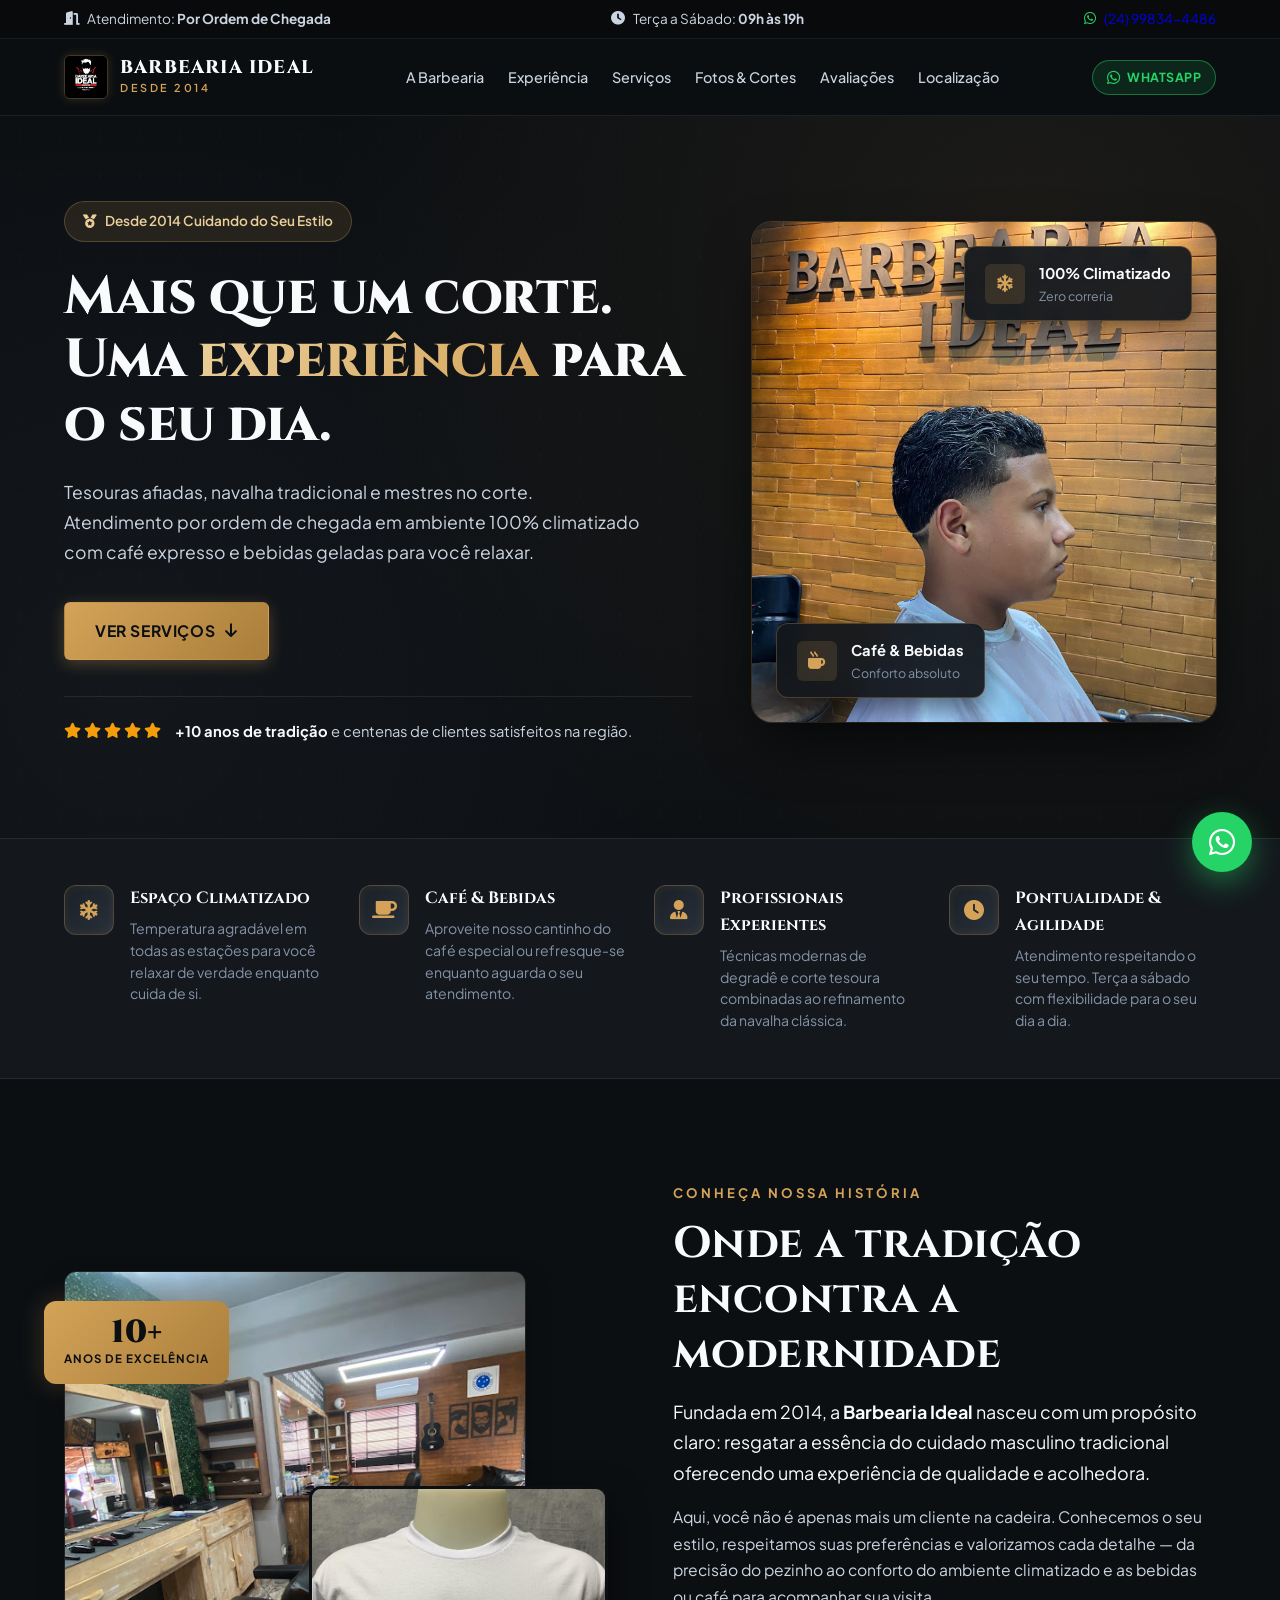
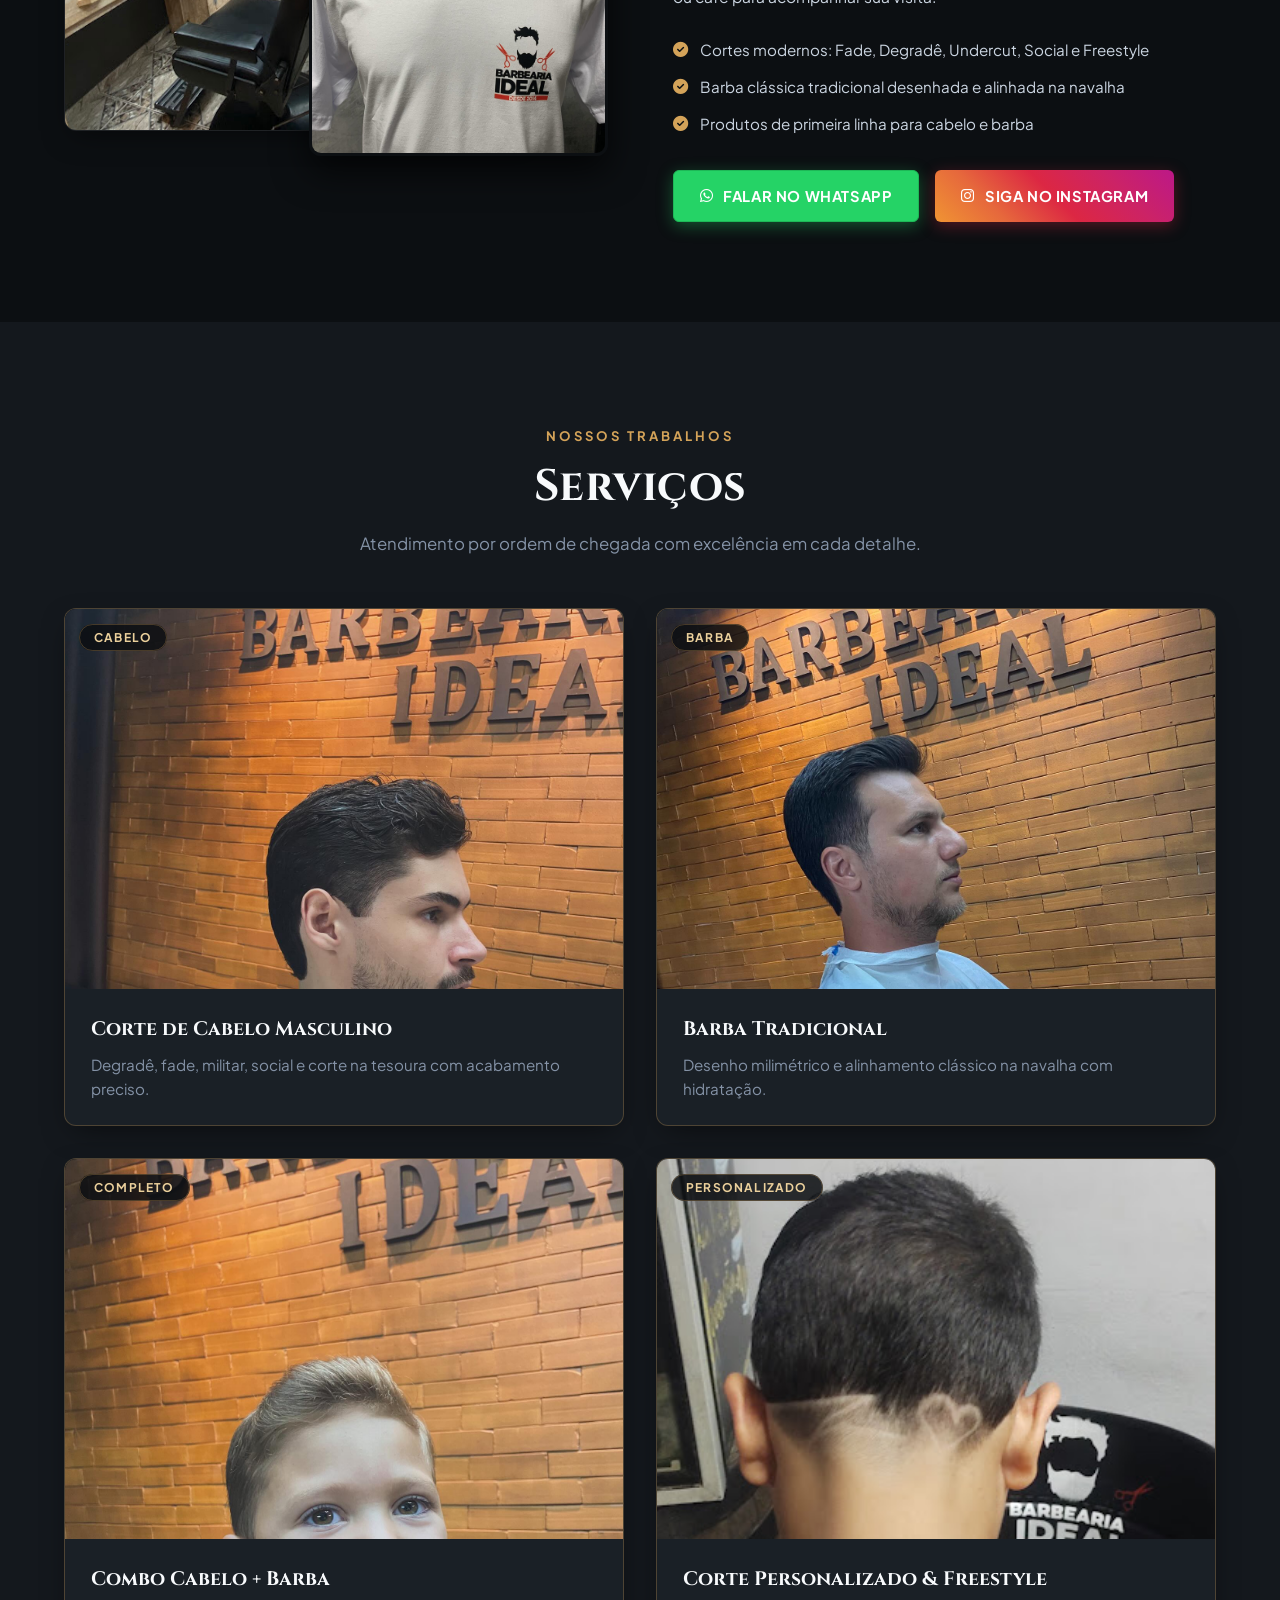
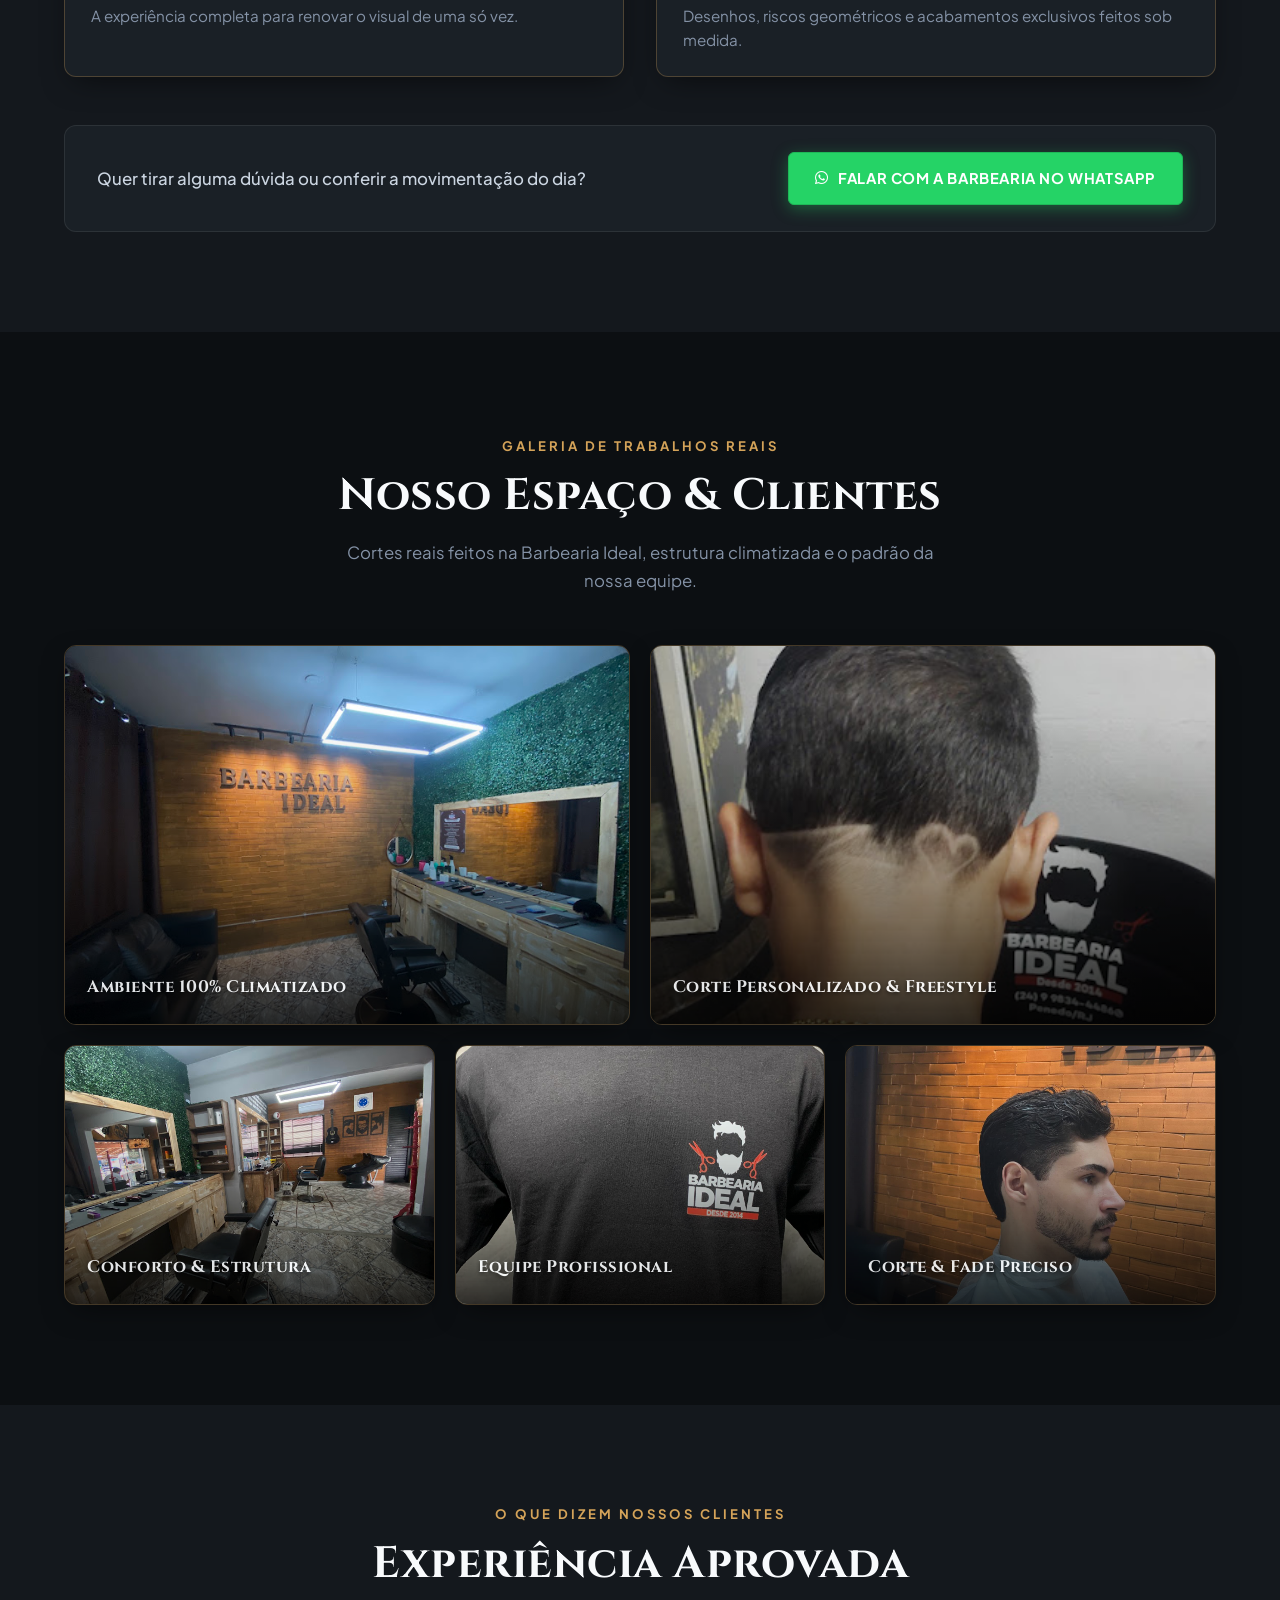
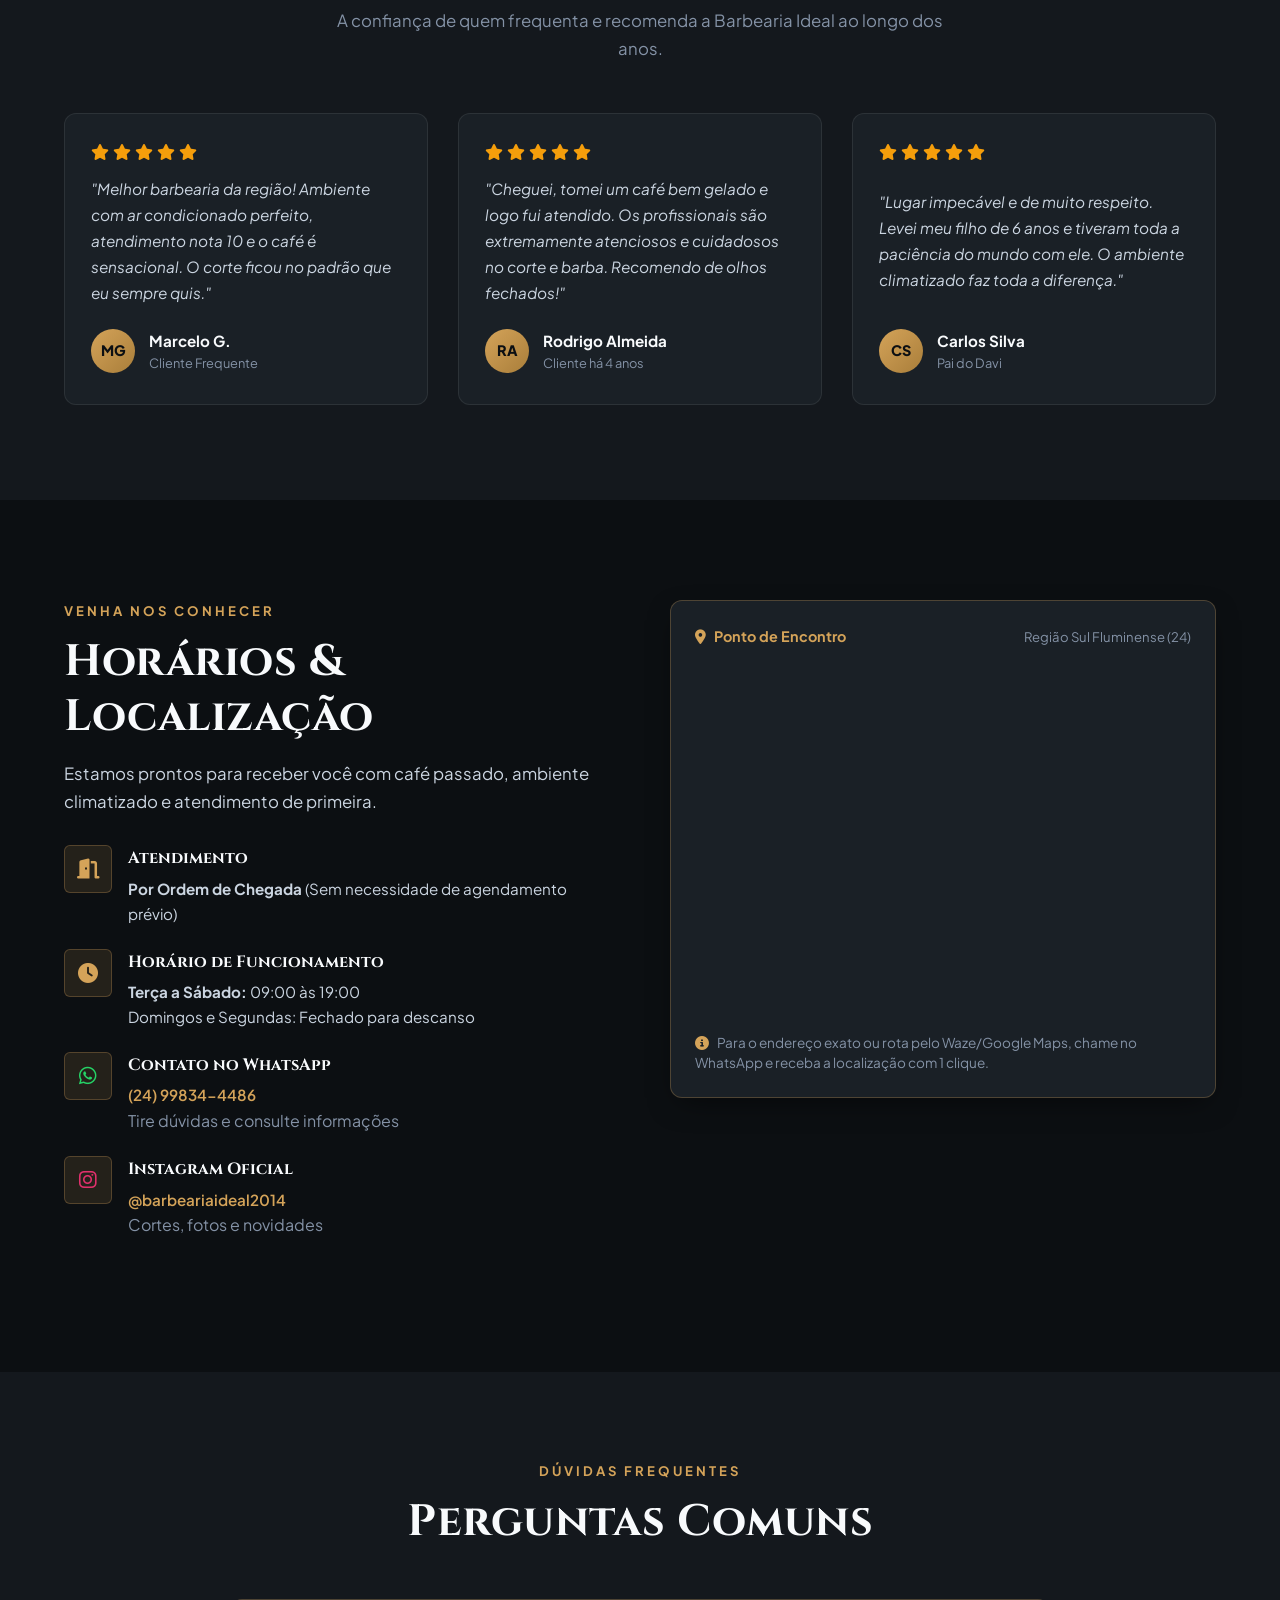
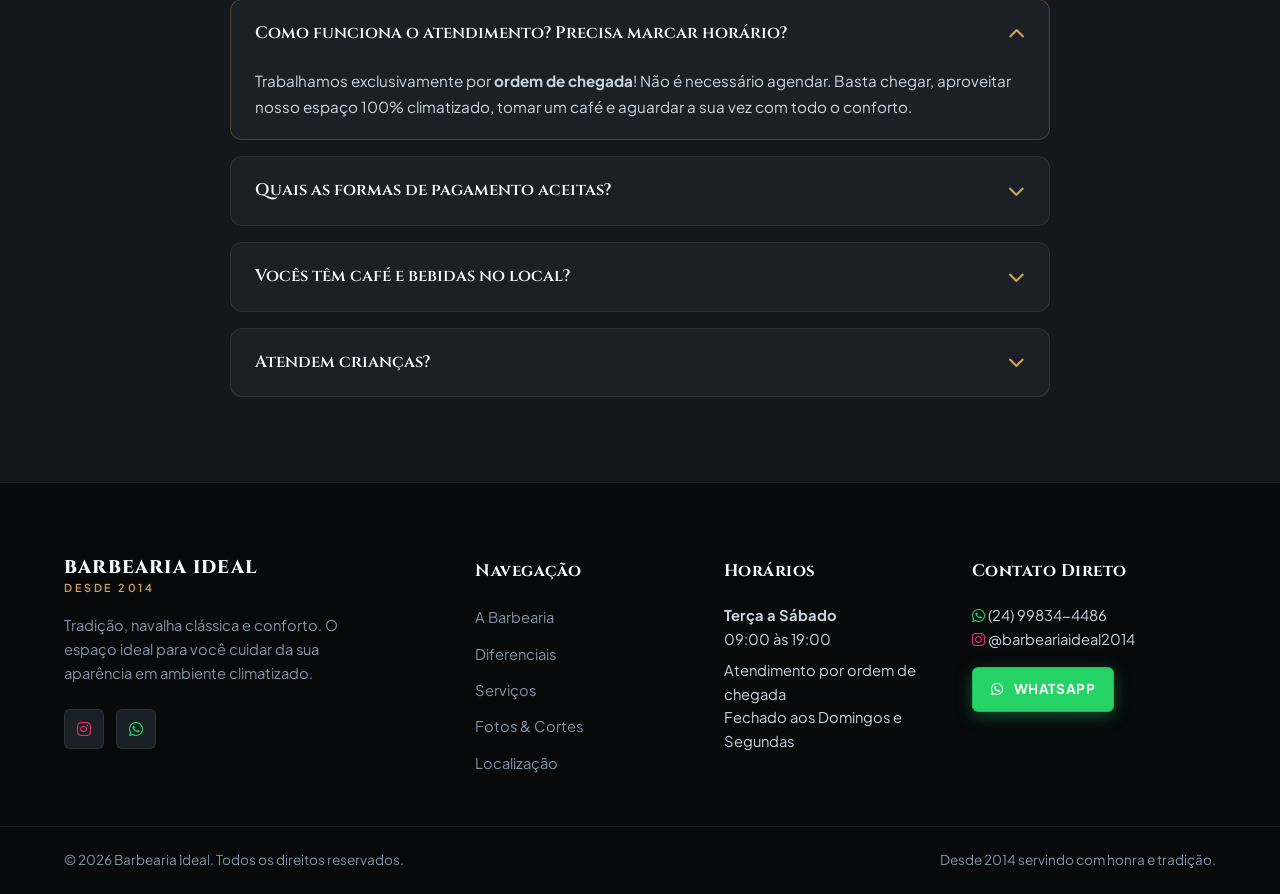
==== commit 13242c64: "style(servicos): amplia altura e calibra enquadramento das fotos para evitar cortes" ====
--- a/index.html
+++ b/index.html
@@ -25,7 +25,7 @@
   <link rel="stylesheet" href="https://cdnjs.cloudflare.com/ajax/libs/font-awesome/6.5.1/css/all.min.css">
   
   <!-- Stylesheet -->
-  <link rel="stylesheet" href="styles.css?v=4">
+  <link rel="stylesheet" href="styles.css?v=5">
   <style>
     *, *::before, *::after, a, a *, span, strong, em, button, p {
       text-decoration: none !important;
--- a/styles.css
+++ b/styles.css
@@ -801,15 +801,33 @@
 .service-media-thumb {
   position: relative;
   width: 100%;
-  height: 260px;
+  height: 380px;
   overflow: hidden;
+  background-color: #12161a;
 }
 
 .service-media-thumb img {
   width: 100%;
   height: 100%;
   object-fit: cover;
-  transition: transform 0.5s ease;
+  object-position: center 20%;
+  transition: transform 0.6s cubic-bezier(0.16, 1, 0.3, 1);
+}
+
+.service-media-card:nth-child(1) .service-media-thumb img {
+  object-position: center 20%;
+}
+
+.service-media-card:nth-child(2) .service-media-thumb img {
+  object-position: center 25%;
+}
+
+.service-media-card:nth-child(3) .service-media-thumb img {
+  object-position: center 15%;
+}
+
+.service-media-card:nth-child(4) .service-media-thumb img {
+  object-position: center 35%;
 }
 
 .service-media-card:hover .service-media-thumb img {
@@ -1539,6 +1557,10 @@
     gap: 24px;
   }
 
+  .service-media-thumb {
+    height: 300px;
+  }
+
   /* CTA de Serviços no Mobile: Botão perfeitamente contido e centralizado */
   .services-cta-bottom {
     flex-direction: column;
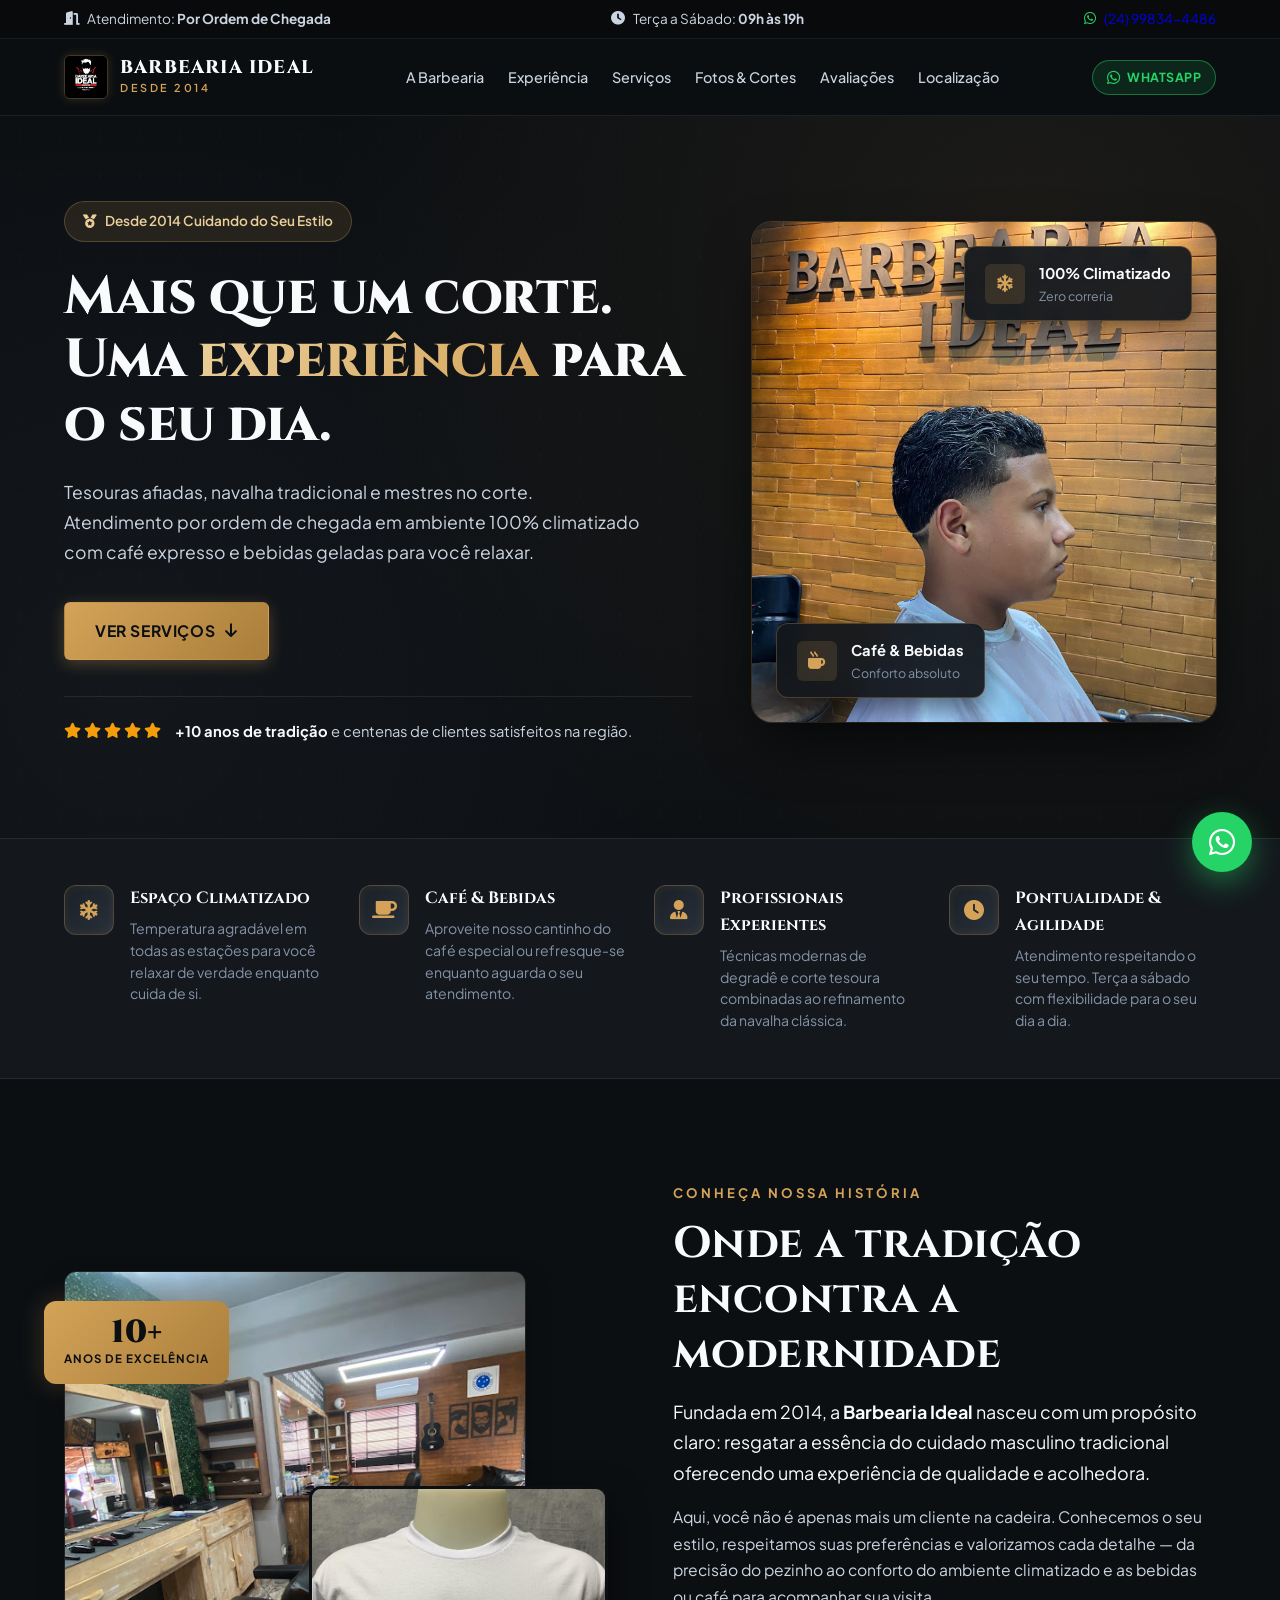
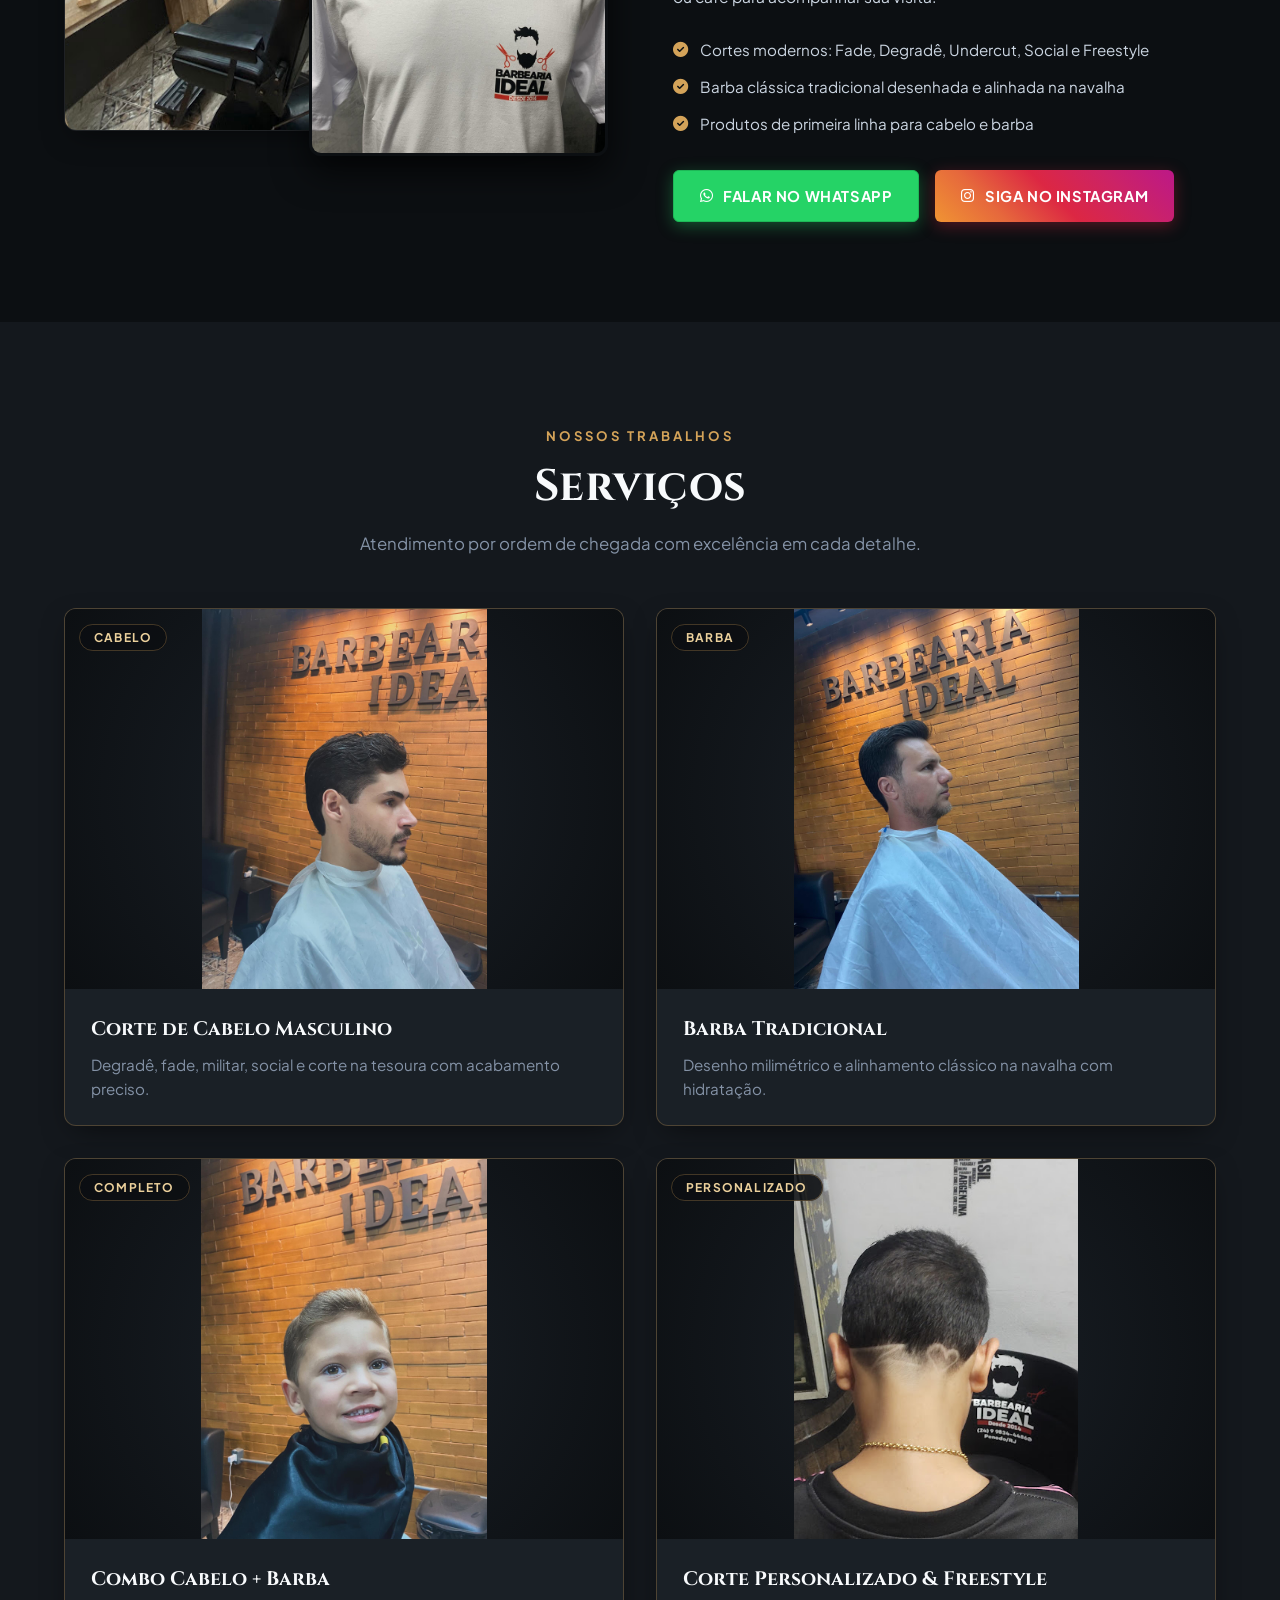
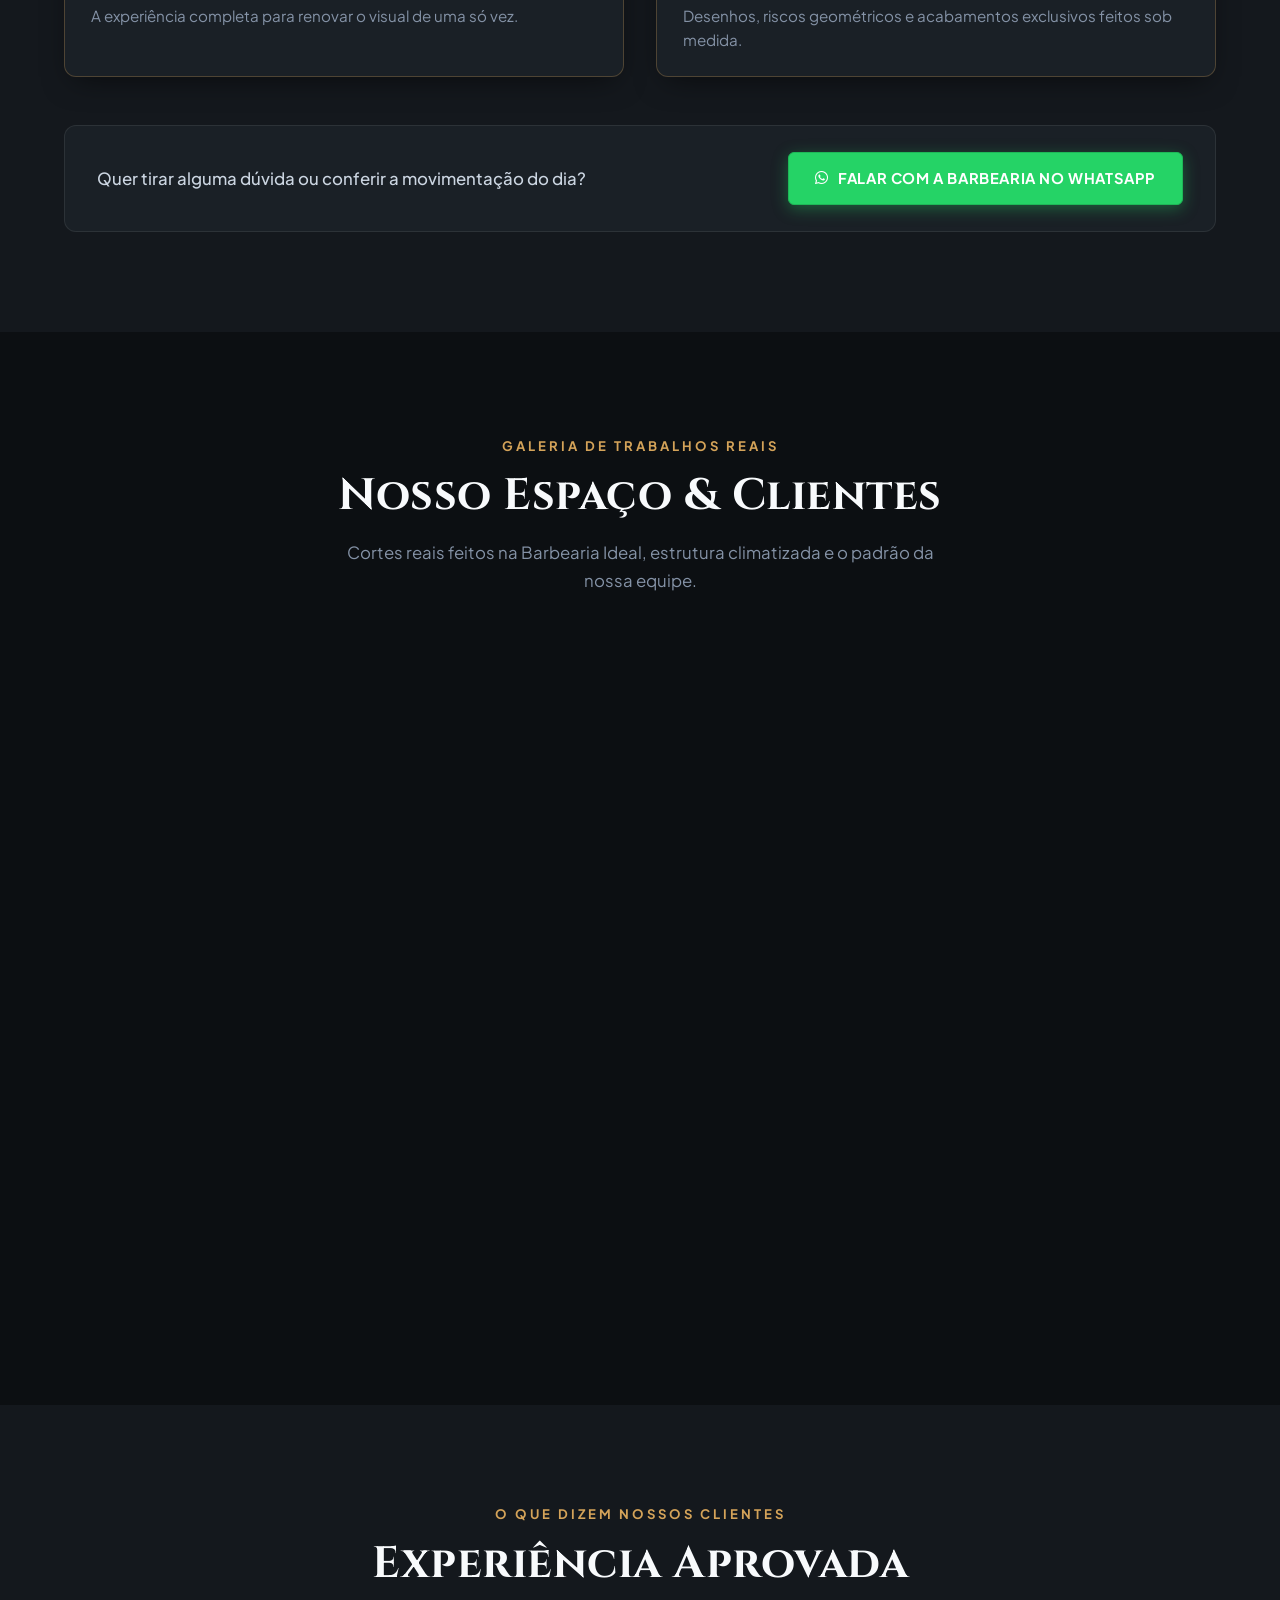
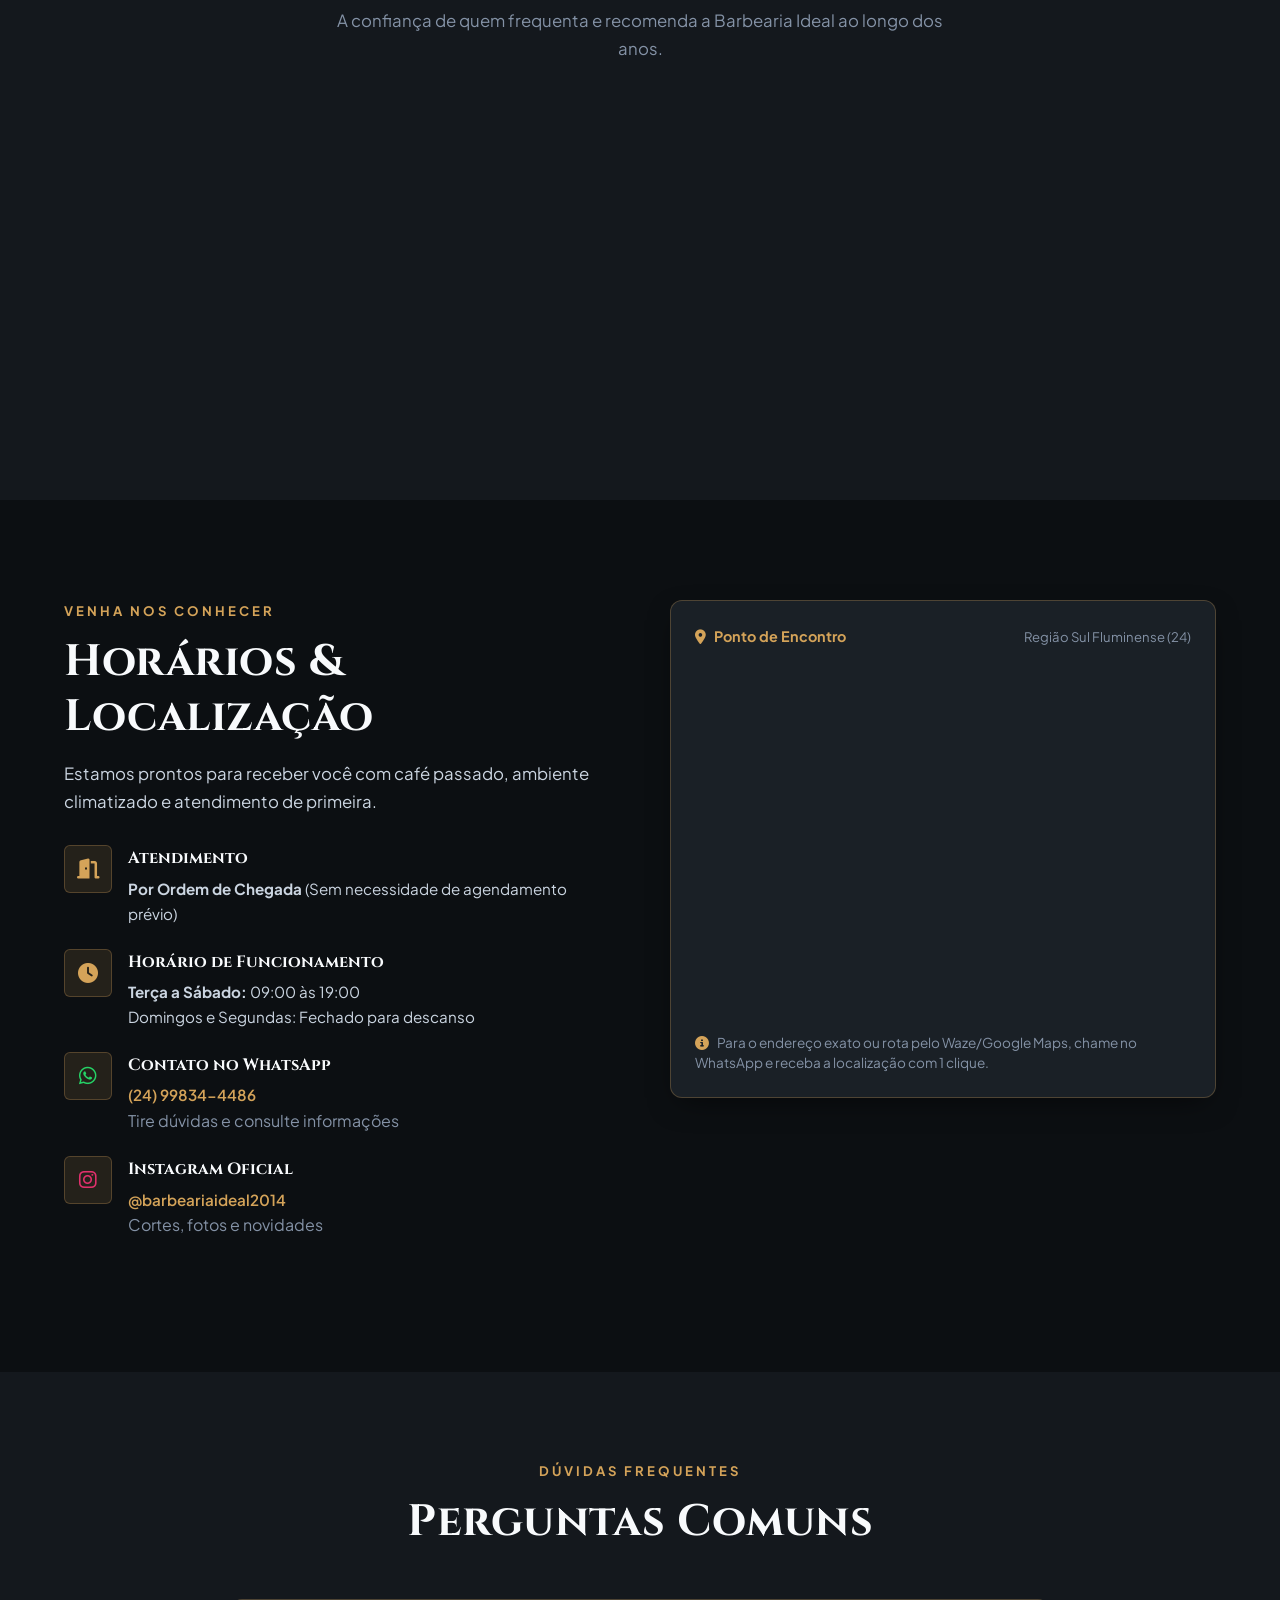
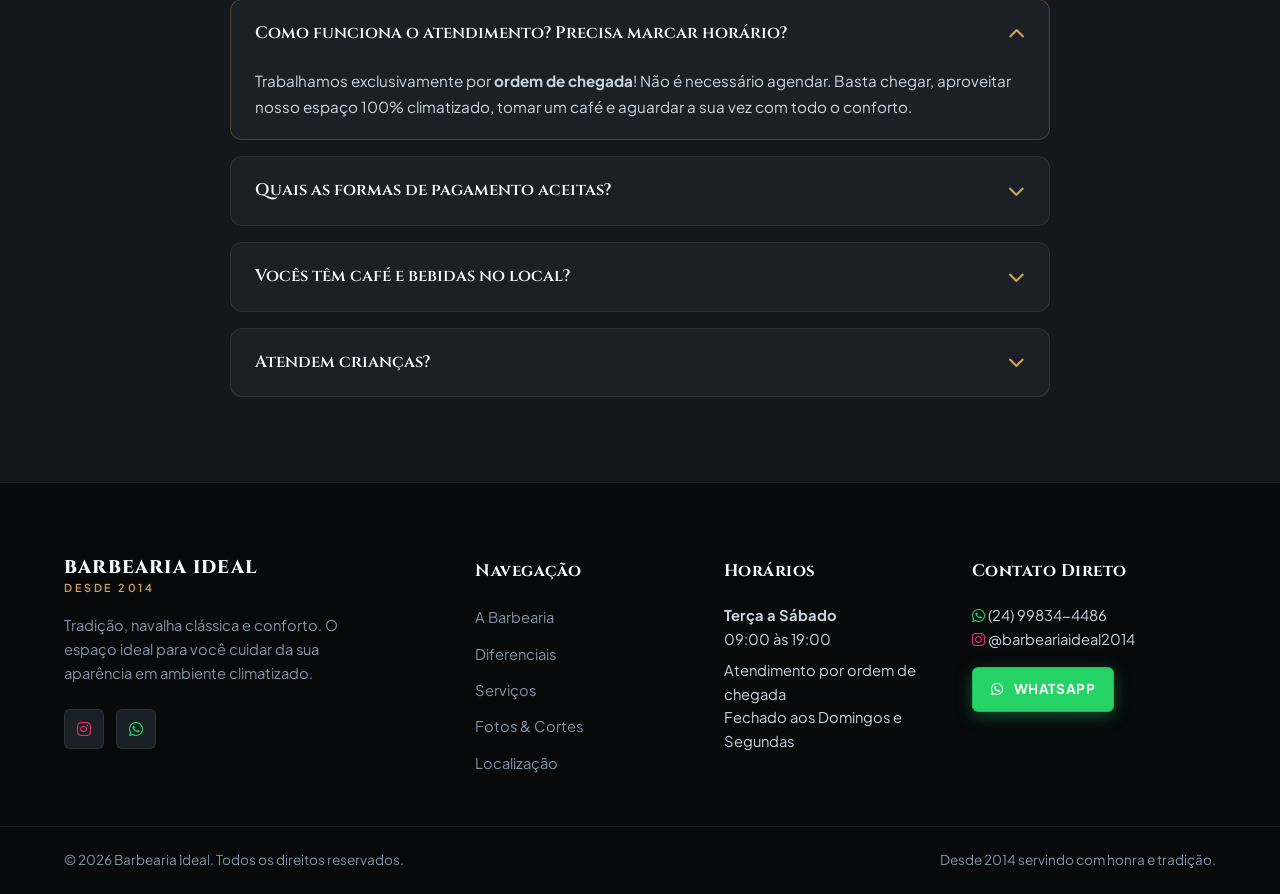
==== commit a8147f6e: "style(servicos): retira o zoom das fotos dos servicos para mostrar a pessoa completa" ====
--- a/index.html
+++ b/index.html
@@ -25,7 +25,7 @@
   <link rel="stylesheet" href="https://cdnjs.cloudflare.com/ajax/libs/font-awesome/6.5.1/css/all.min.css">
   
   <!-- Stylesheet -->
-  <link rel="stylesheet" href="styles.css?v=5">
+  <link rel="stylesheet" href="styles.css?v=6">
   <style>
     *, *::before, *::after, a, a *, span, strong, em, button, p {
       text-decoration: none !important;
--- a/styles.css
+++ b/styles.css
@@ -803,35 +803,22 @@
   width: 100%;
   height: 380px;
   overflow: hidden;
-  background-color: #12161a;
+  background: radial-gradient(circle at center, #1a2027 0%, #0c0f12 100%);
+  display: flex;
+  align-items: center;
+  justify-content: center;
 }
 
 .service-media-thumb img {
   width: 100%;
   height: 100%;
-  object-fit: cover;
-  object-position: center 20%;
-  transition: transform 0.6s cubic-bezier(0.16, 1, 0.3, 1);
-}
-
-.service-media-card:nth-child(1) .service-media-thumb img {
-  object-position: center 20%;
-}
-
-.service-media-card:nth-child(2) .service-media-thumb img {
-  object-position: center 25%;
-}
-
-.service-media-card:nth-child(3) .service-media-thumb img {
-  object-position: center 15%;
-}
-
-.service-media-card:nth-child(4) .service-media-thumb img {
-  object-position: center 35%;
+  object-fit: contain;
+  object-position: center;
+  transition: transform 0.4s ease;
 }
 
 .service-media-card:hover .service-media-thumb img {
-  transform: scale(1.05);
+  transform: scale(1.02);
 }
 
 .service-media-overlay {
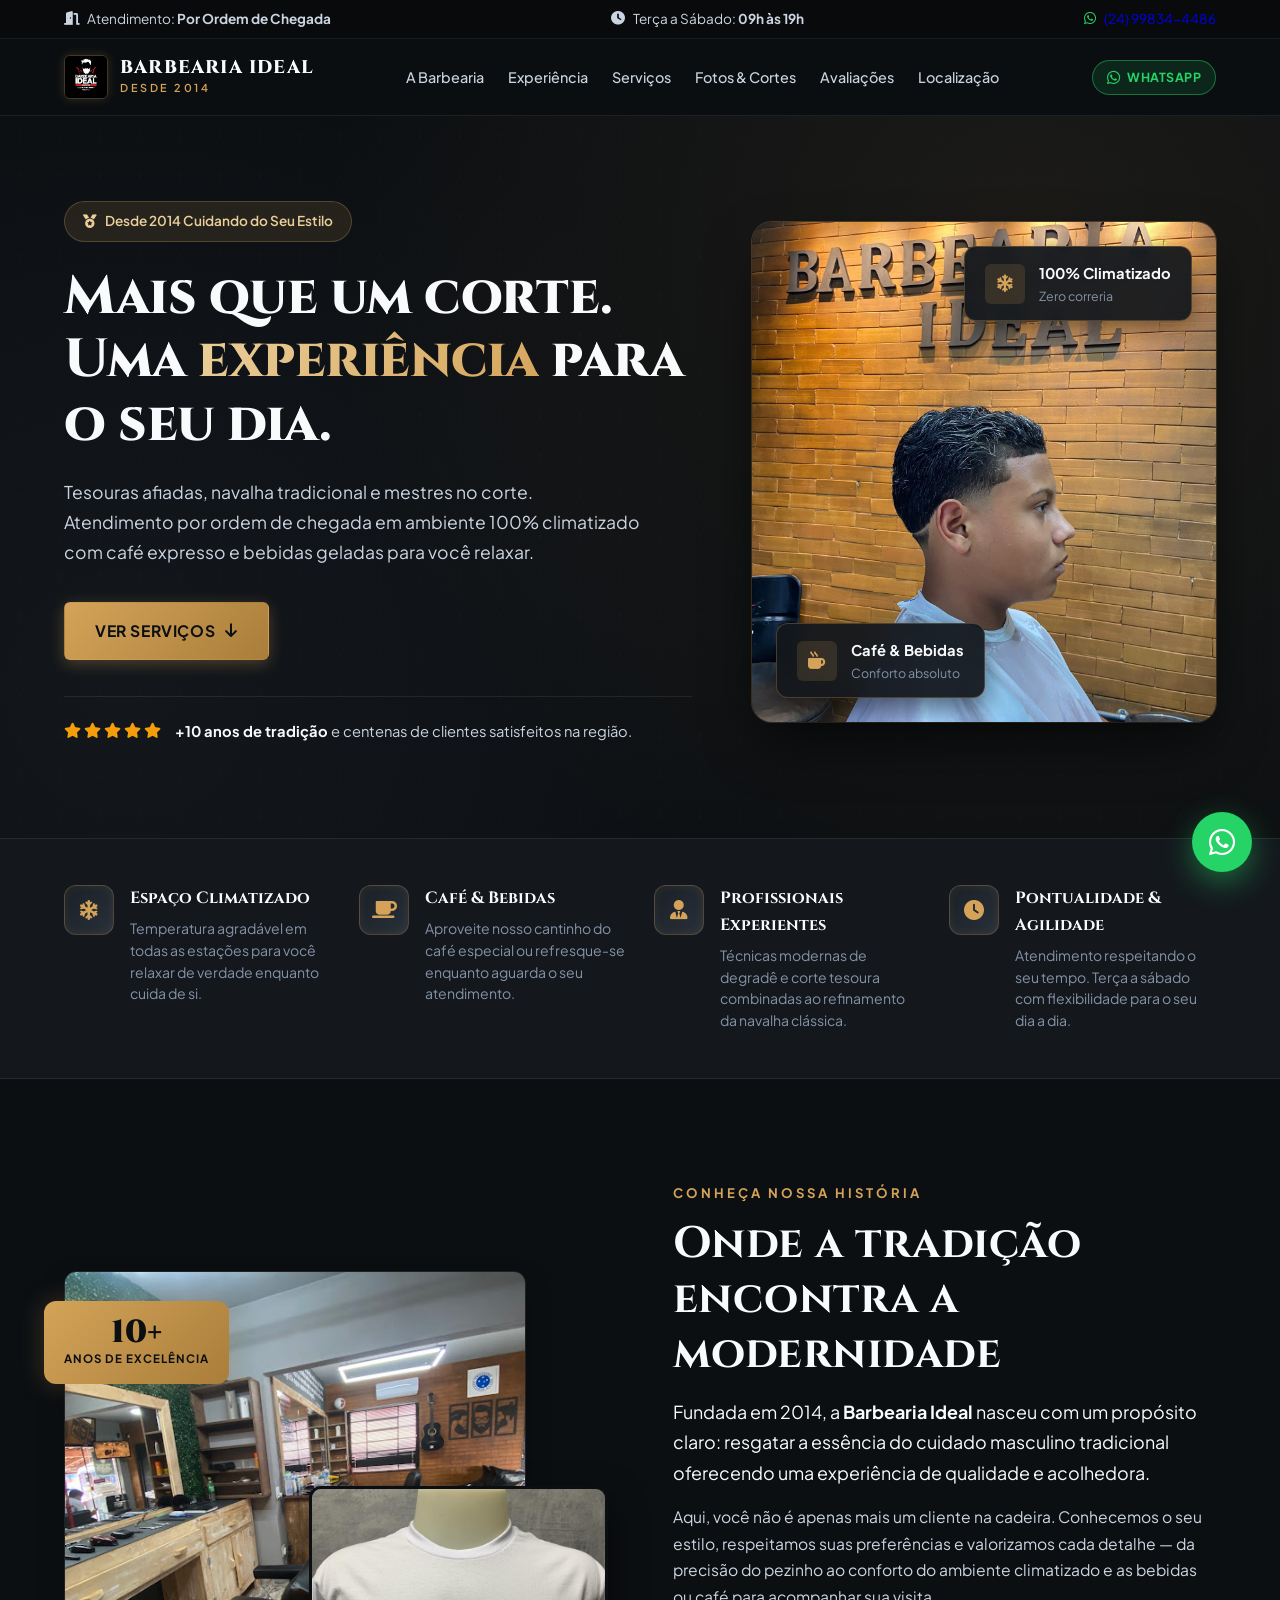
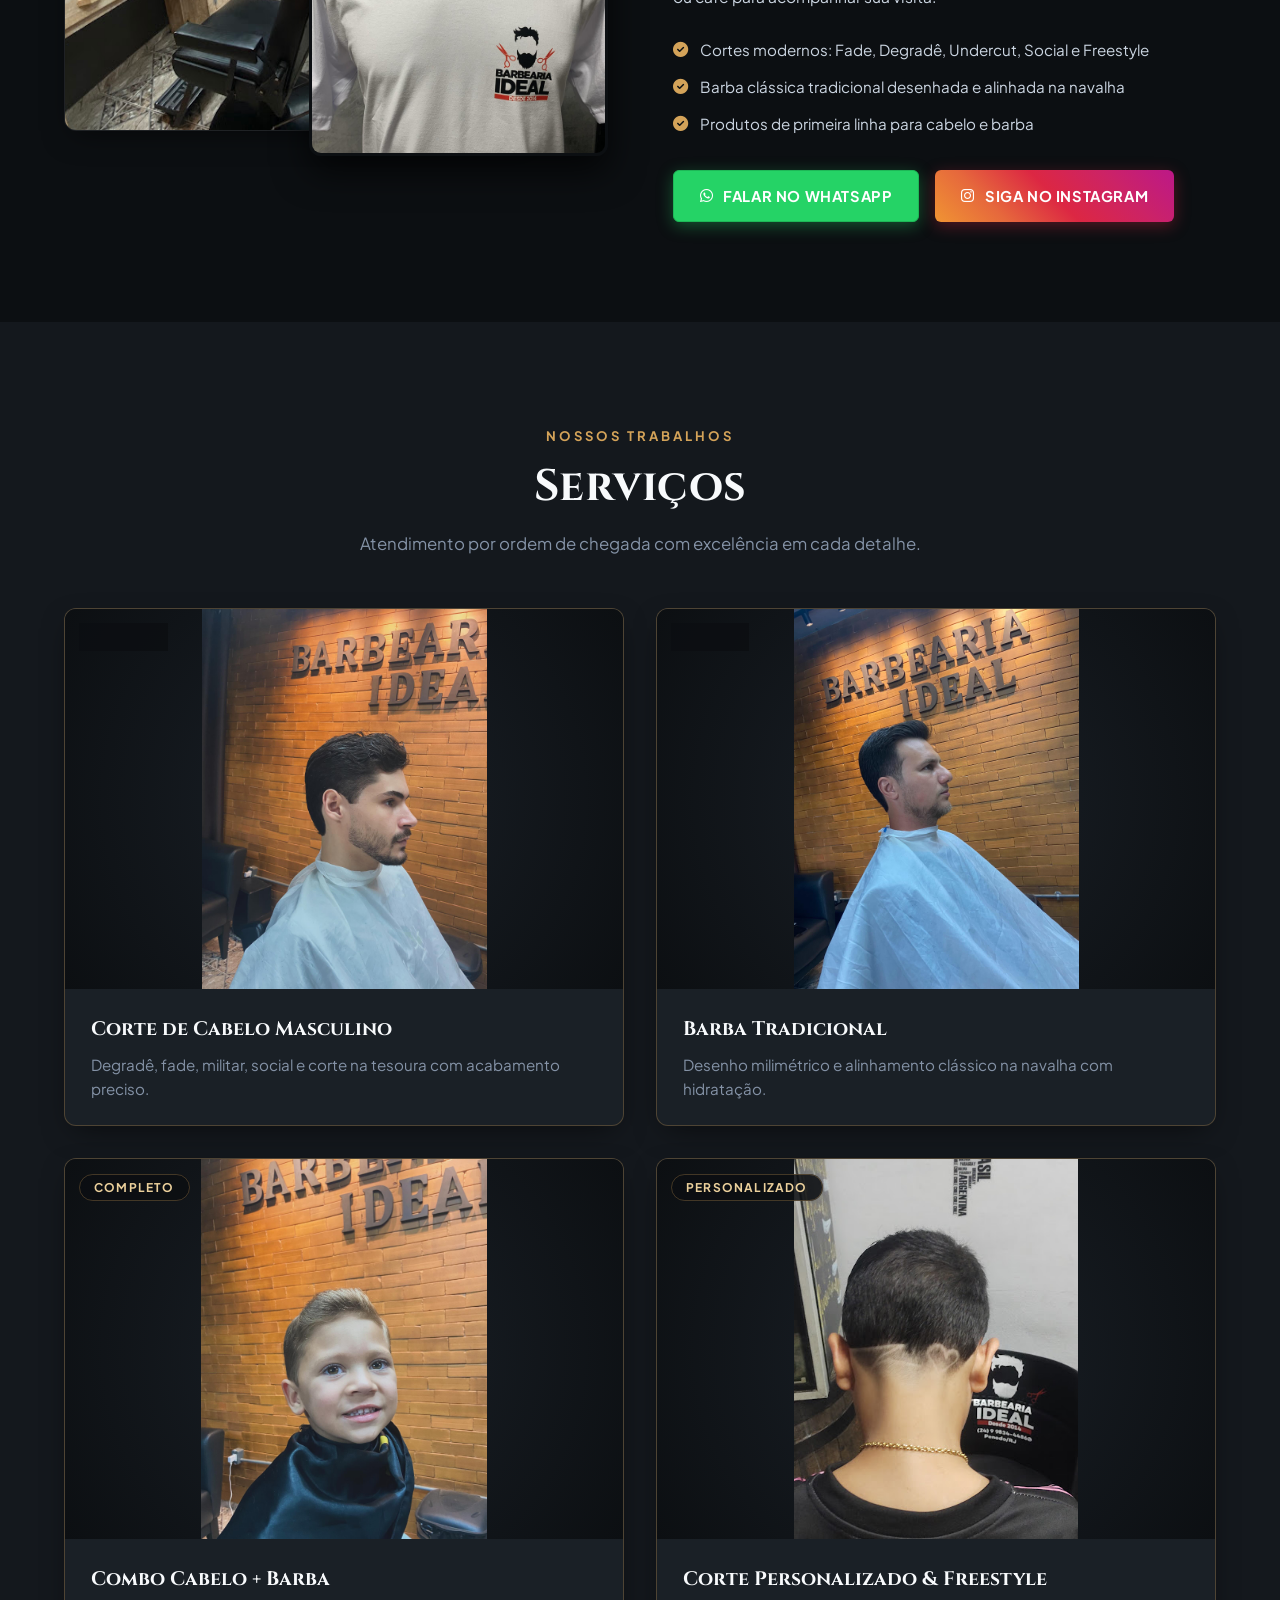
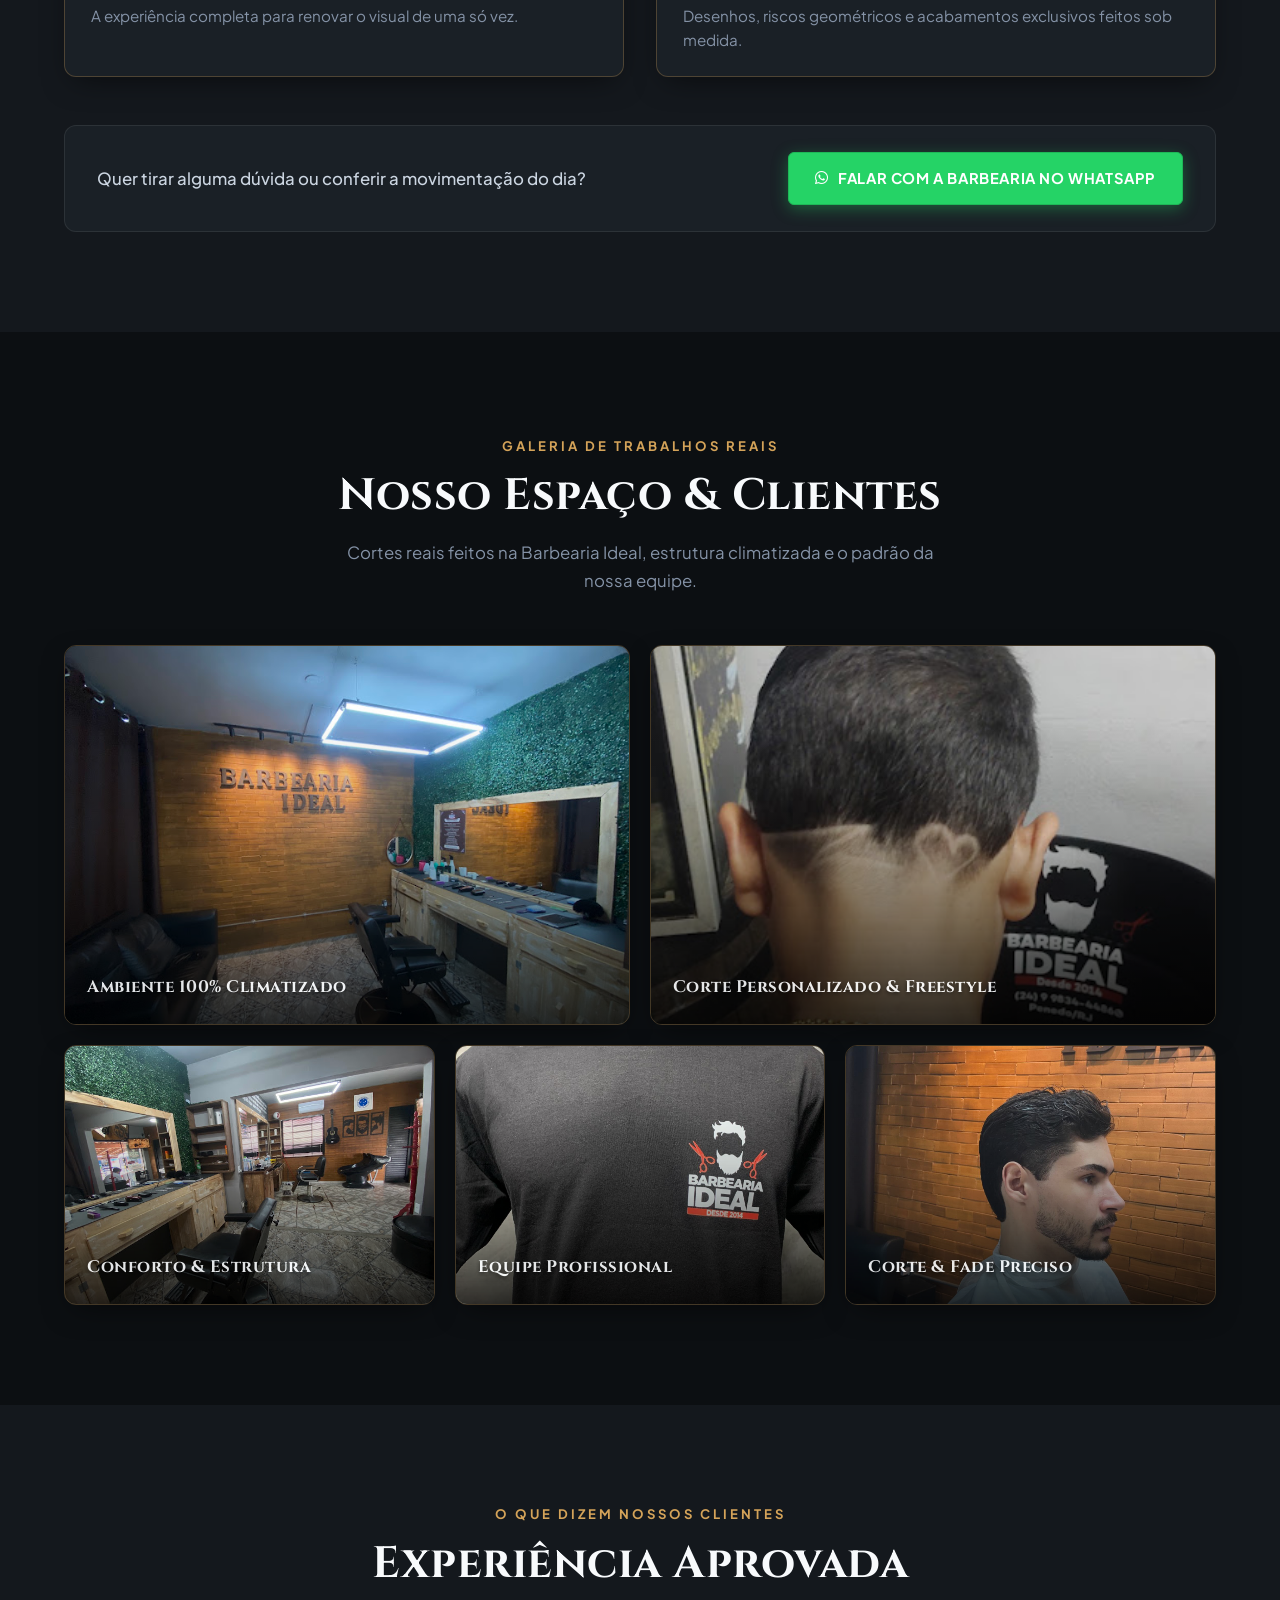
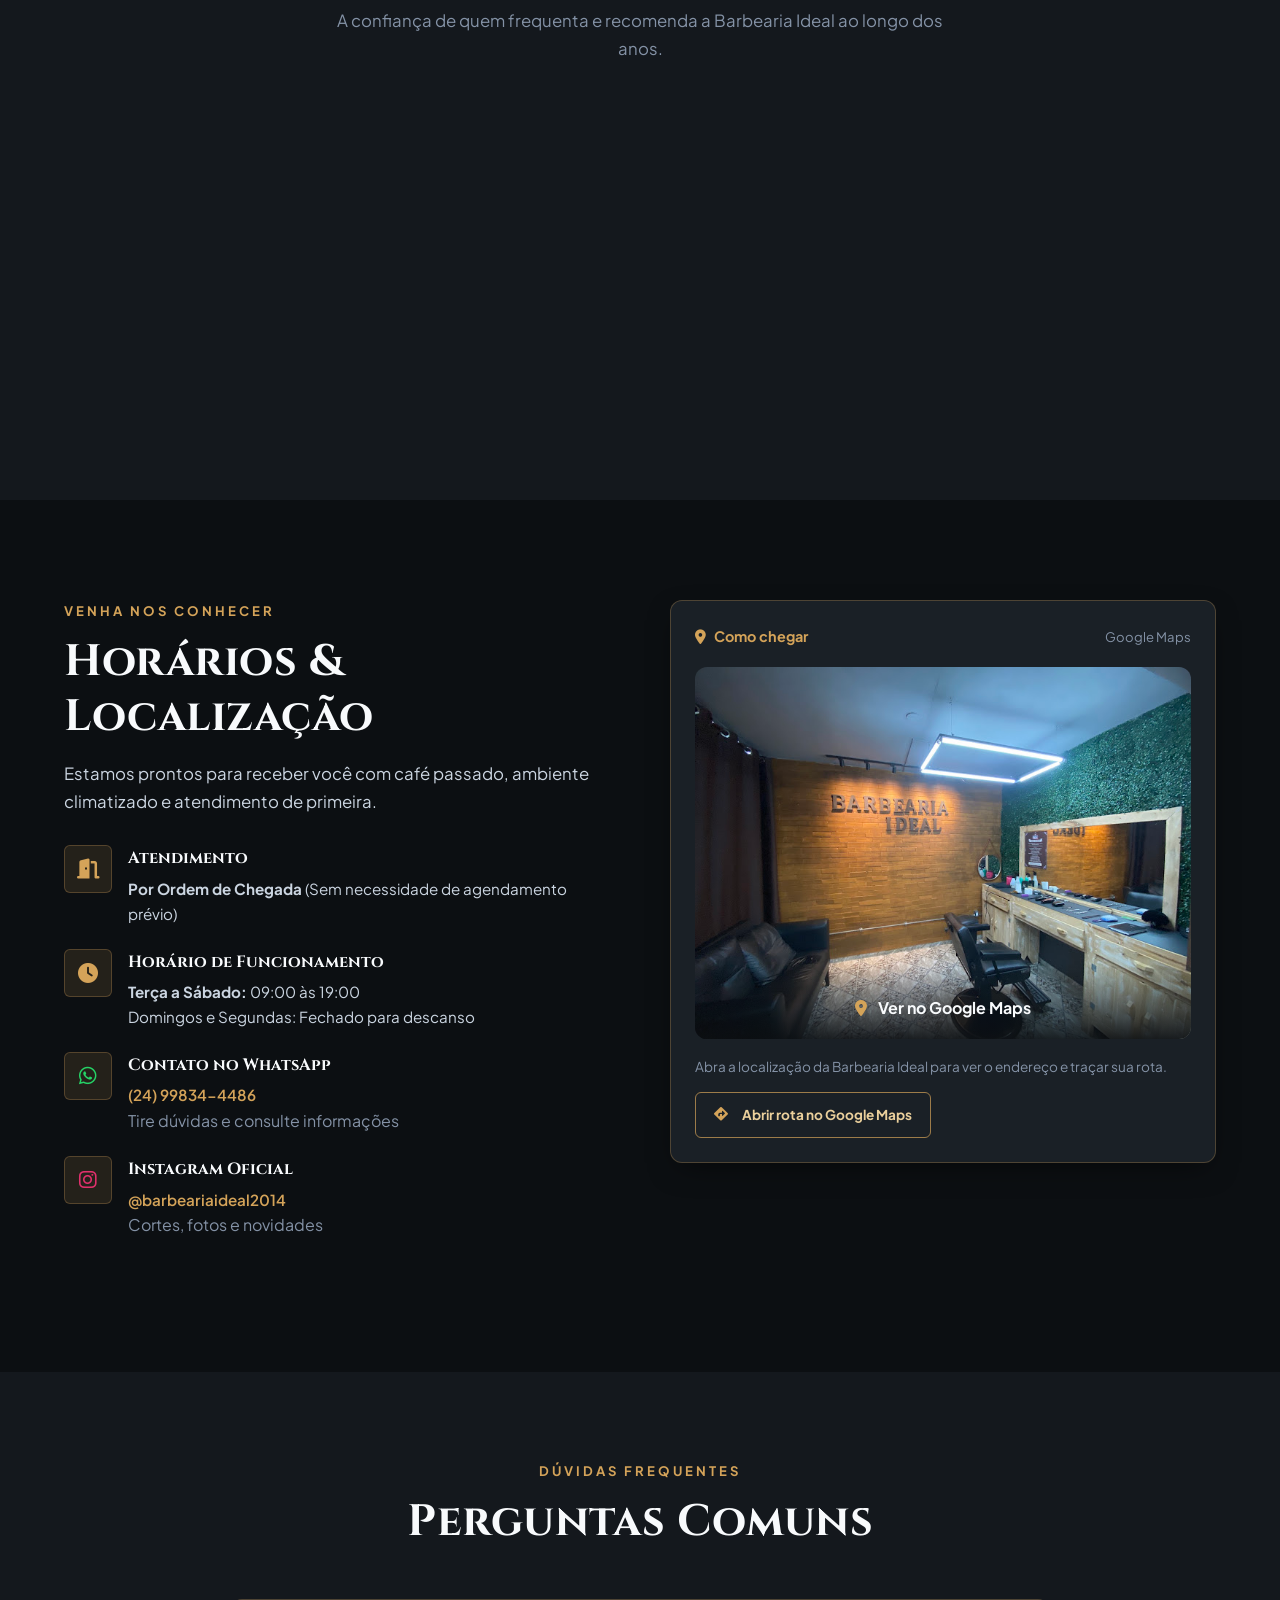
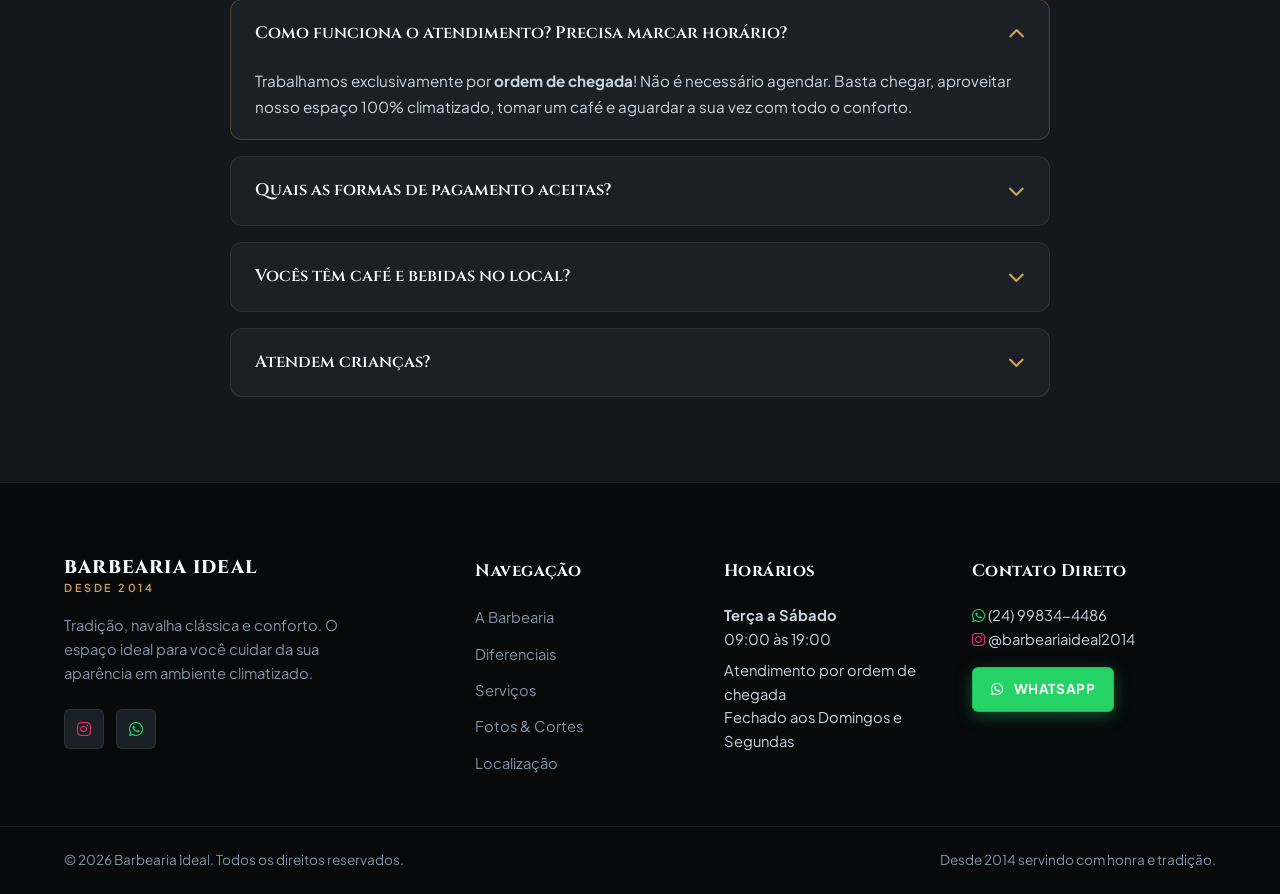
==== commit 14db485e: "Corrige localização e imagem do site" ====
--- a/index.html
+++ b/index.html
@@ -470,22 +470,16 @@
       <div class="contact-map-panel">
         <div class="map-card">
           <div class="map-header">
-            <div class="map-tag"><i class="fa-solid fa-location-dot"></i> Ponto de Encontro</div>
-            <span class="map-region">Região Sul Fluminense (24)</span>
-          </div>
-          <div class="map-canvas">
-            <iframe 
-              title="Localização Barbearia Ideal"
-              src="https://www.google.com/maps/embed?pb=!1m18!1m12!1m3!1d117765.2530182657!2d-44.2000000!3d-22.5000000!2m3!1f0!2f0!3f0!3m2!1i1024!2i768!4f13.1!3m3!1m2!1s0x0%3A0x0!2zMjLCsDMwJzAwLjAiUyA0NMKwMTInMDAuMCJX!5e0!3m2!1spt-BR!2sbr!4v1600000000000!5m2!1spt-BR!2sbr" 
-              width="100%" 
-              height="340" 
-              style="border:0; border-radius: 12px; filter: invert(90%) hue-rotate(180deg);" 
-              allowfullscreen="" 
-              loading="lazy">
-            </iframe>
-          </div>
+            <div class="map-tag"><i class="fa-solid fa-location-dot" aria-hidden="true"></i> Como chegar</div>
+            <span class="map-region">Google Maps</span>
+          </div>
+          <a class="map-photo-link" href="https://maps.app.goo.gl/Y99ynTgvqZY4PNak6" target="_blank" rel="noopener noreferrer" aria-label="Abrir localização da Barbearia Ideal no Google Maps">
+            <img src="assets/images/ambiente-real-2.jpg" alt="Interior da Barbearia Ideal com o nome da barbearia na parede" width="680" height="510" loading="lazy">
+            <span class="map-photo-overlay" aria-hidden="true"><i class="fa-solid fa-location-dot"></i> Ver no Google Maps</span>
+          </a>
           <div class="map-footer">
-            <p><i class="fa-solid fa-circle-info"></i> Para o endereço exato ou rota pelo Waze/Google Maps, chame no WhatsApp e receba a localização com 1 clique.</p>
+            <p>Abra a localização da Barbearia Ideal para ver o endereço e traçar sua rota.</p>
+            <a class="map-route-link" href="https://maps.app.goo.gl/Y99ynTgvqZY4PNak6" target="_blank" rel="noopener noreferrer"><i class="fa-solid fa-diamond-turn-right" aria-hidden="true"></i> Abrir rota no Google Maps</a>
           </div>
         </div>
       </div>
--- a/styles.css
+++ b/styles.css
@@ -1127,11 +1127,59 @@
   color: var(--text-muted);
 }
 
+.map-photo-link {
+  position: relative;
+  display: block;
+  overflow: hidden;
+  border-radius: var(--radius-md);
+  aspect-ratio: 4 / 3;
+}
+
+.map-photo-link img {
+  width: 100%;
+  height: 100%;
+  object-fit: cover;
+}
+
+.map-photo-overlay {
+  position: absolute;
+  inset: auto 0 0;
+  padding: 30px 20px 18px;
+  background: linear-gradient(transparent, rgba(12, 15, 18, 0.9));
+  color: var(--text-primary);
+  font-weight: 700;
+  text-align: center;
+}
+
+.map-photo-overlay i {
+  color: var(--color-gold);
+  margin-right: 8px;
+}
+
 .map-footer {
   margin-top: 18px;
   font-size: 0.85rem;
   color: var(--text-muted);
   line-height: 1.5;
+}
+
+.map-route-link {
+  display: inline-flex;
+  align-items: center;
+  gap: 8px;
+  margin-top: 14px;
+  padding: 12px 18px;
+  border: 1px solid var(--border-gold-strong);
+  border-radius: var(--radius-sm);
+  color: var(--color-gold-light);
+  font-weight: 700;
+}
+
+.map-route-link:hover,
+.map-route-link:focus-visible,
+.map-photo-link:focus-visible {
+  outline: 2px solid var(--color-gold-light);
+  outline-offset: 3px;
 }
 
 .map-footer i {
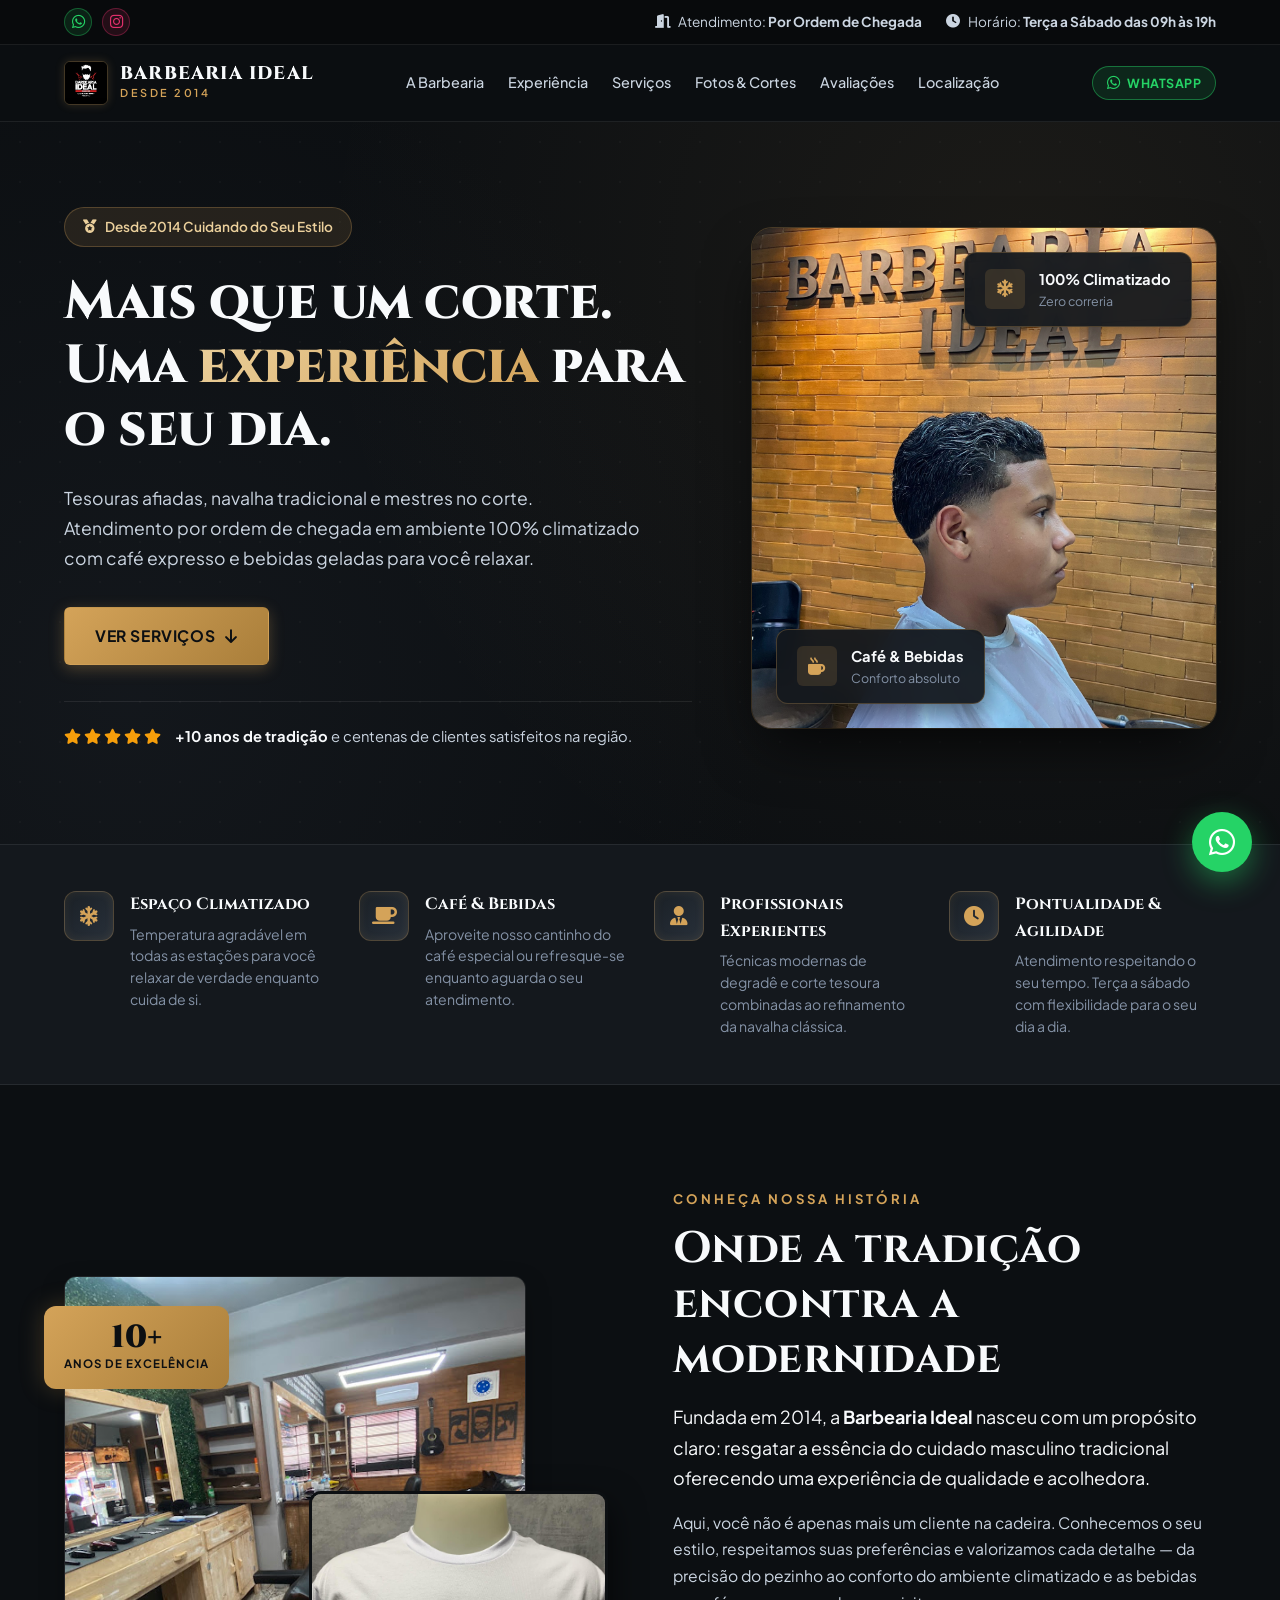
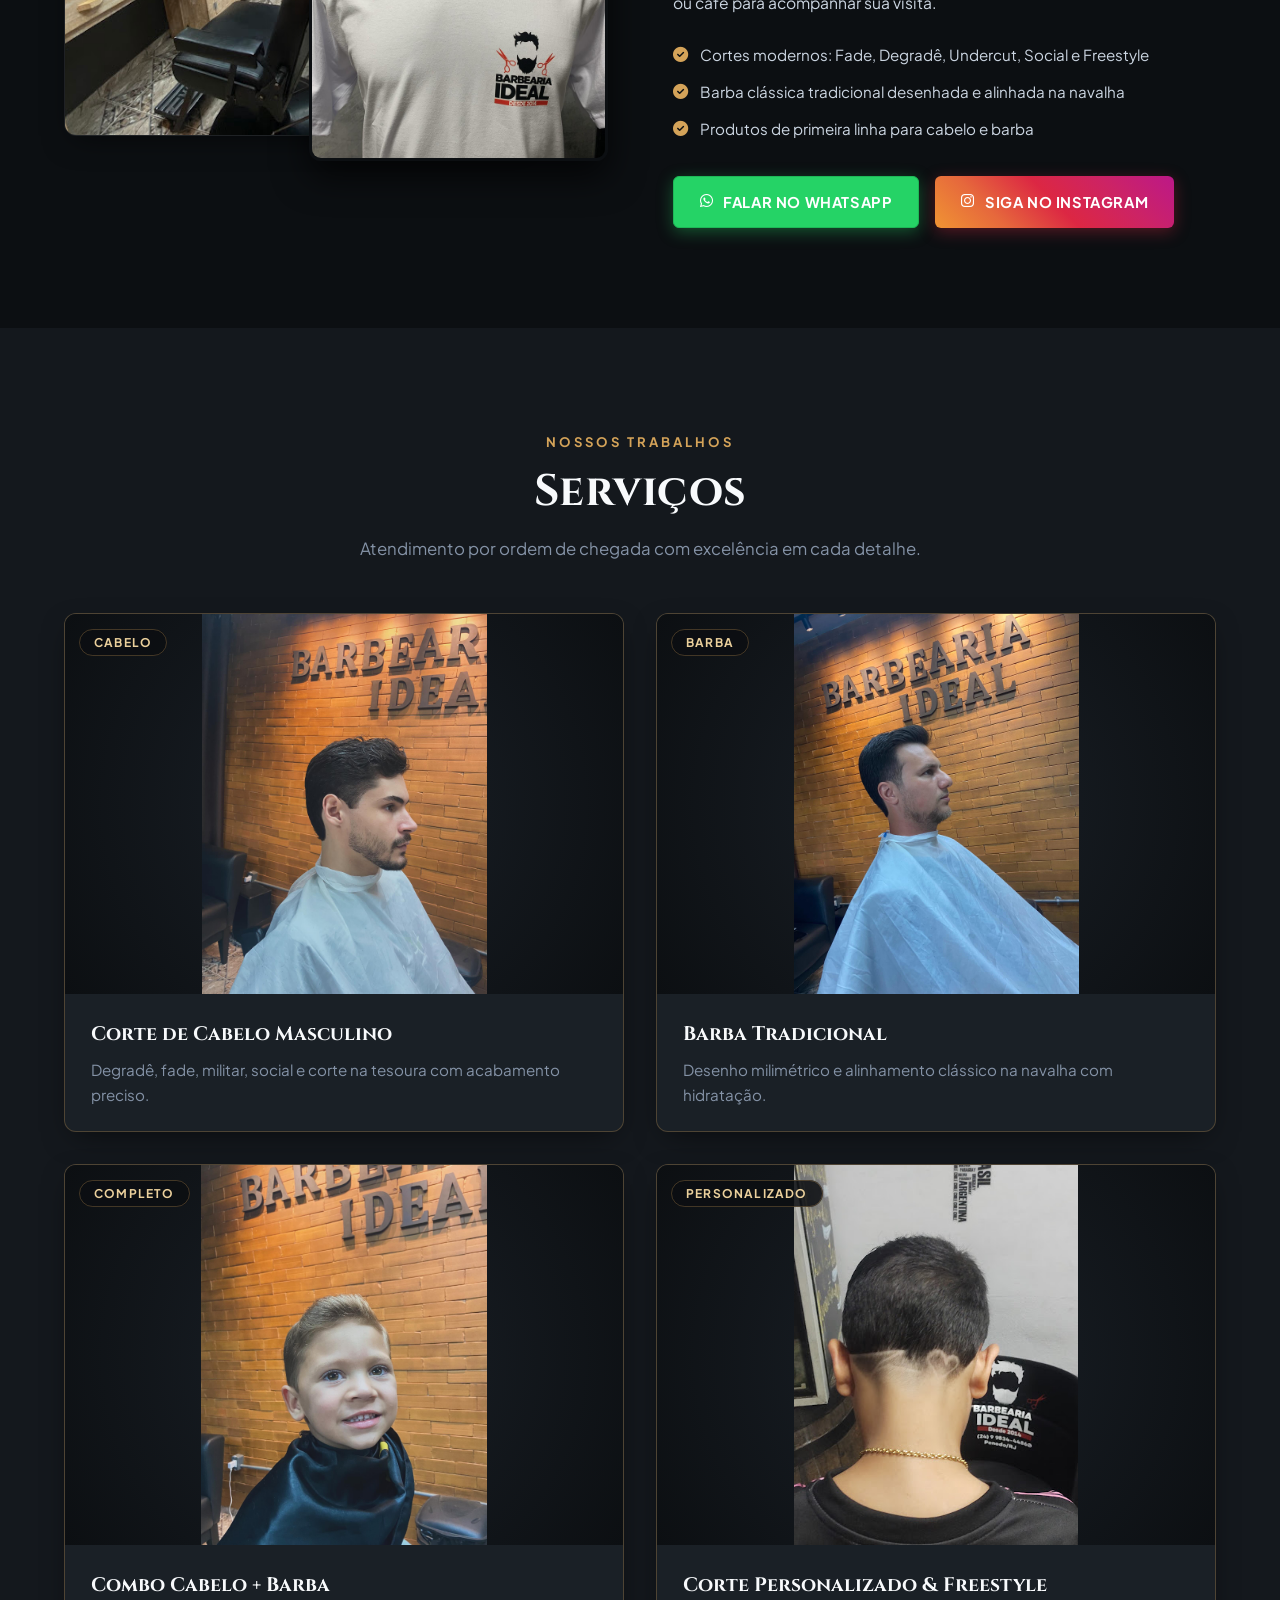
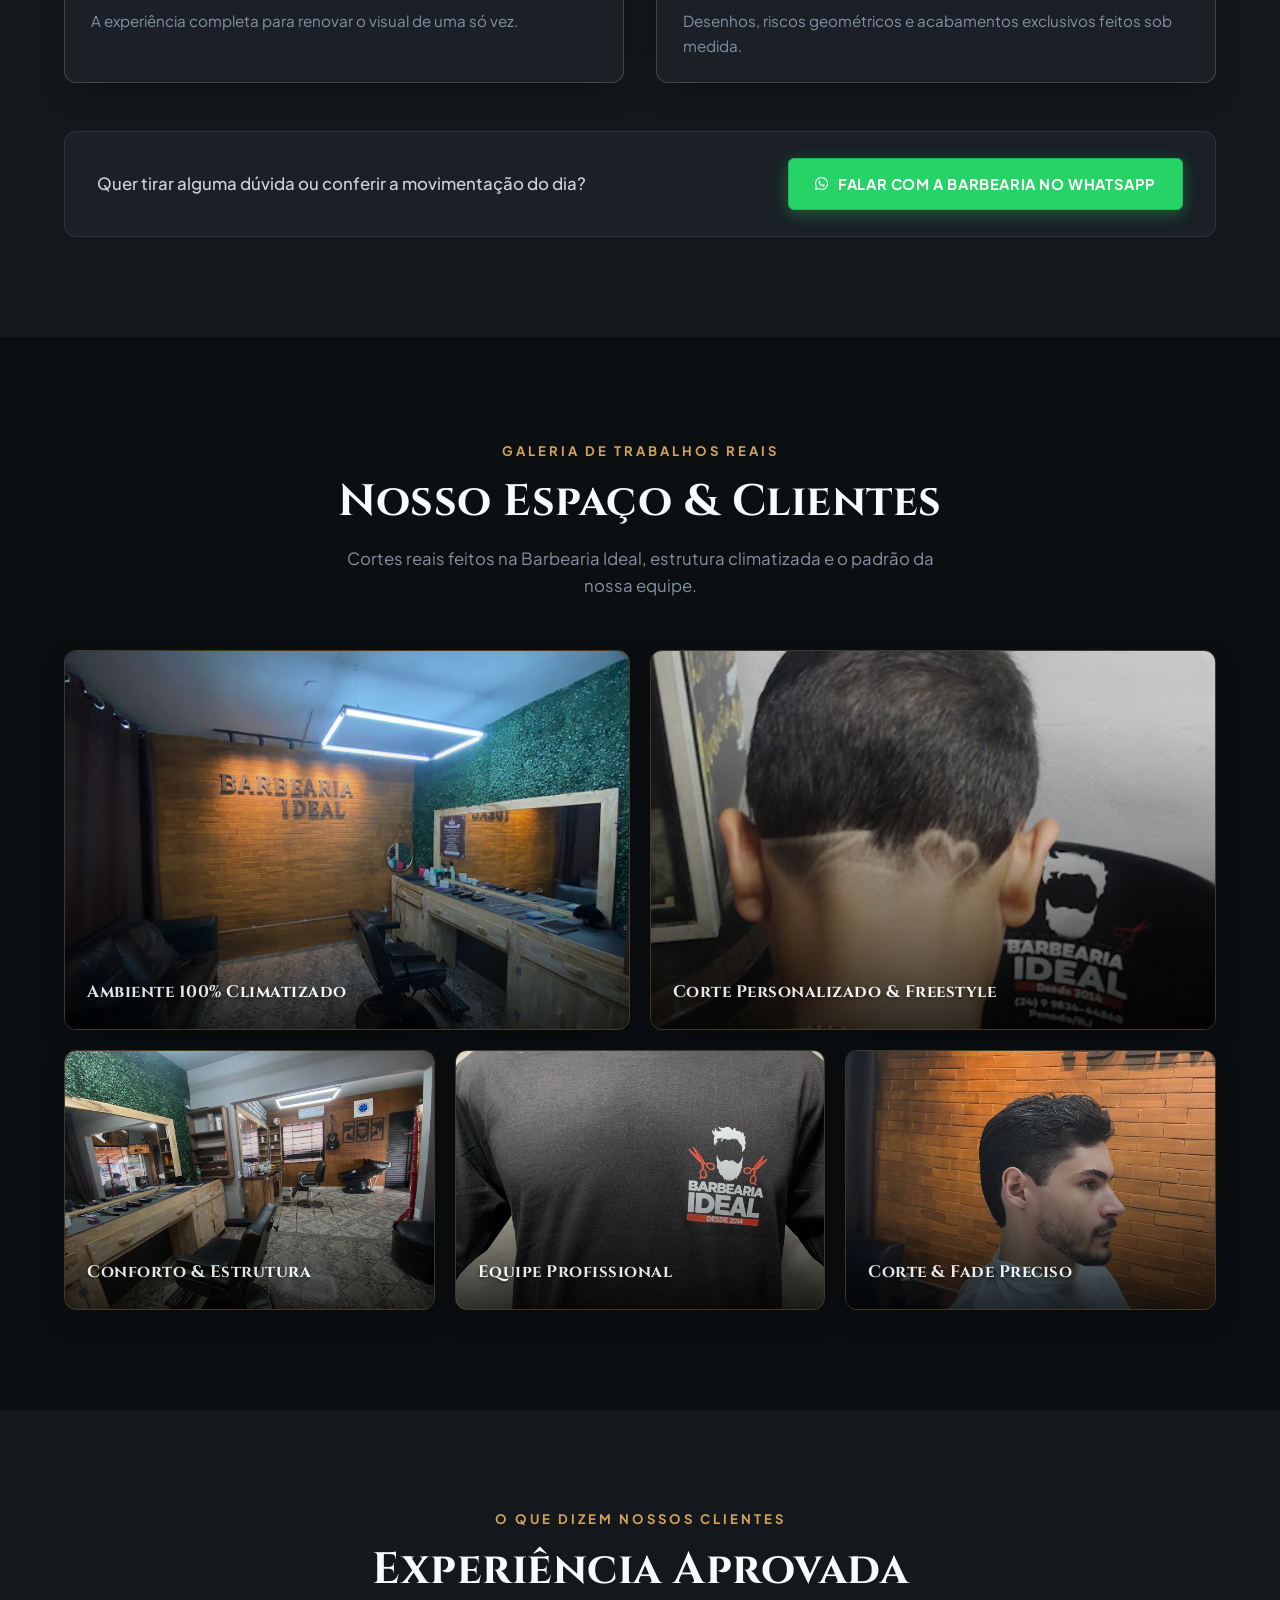
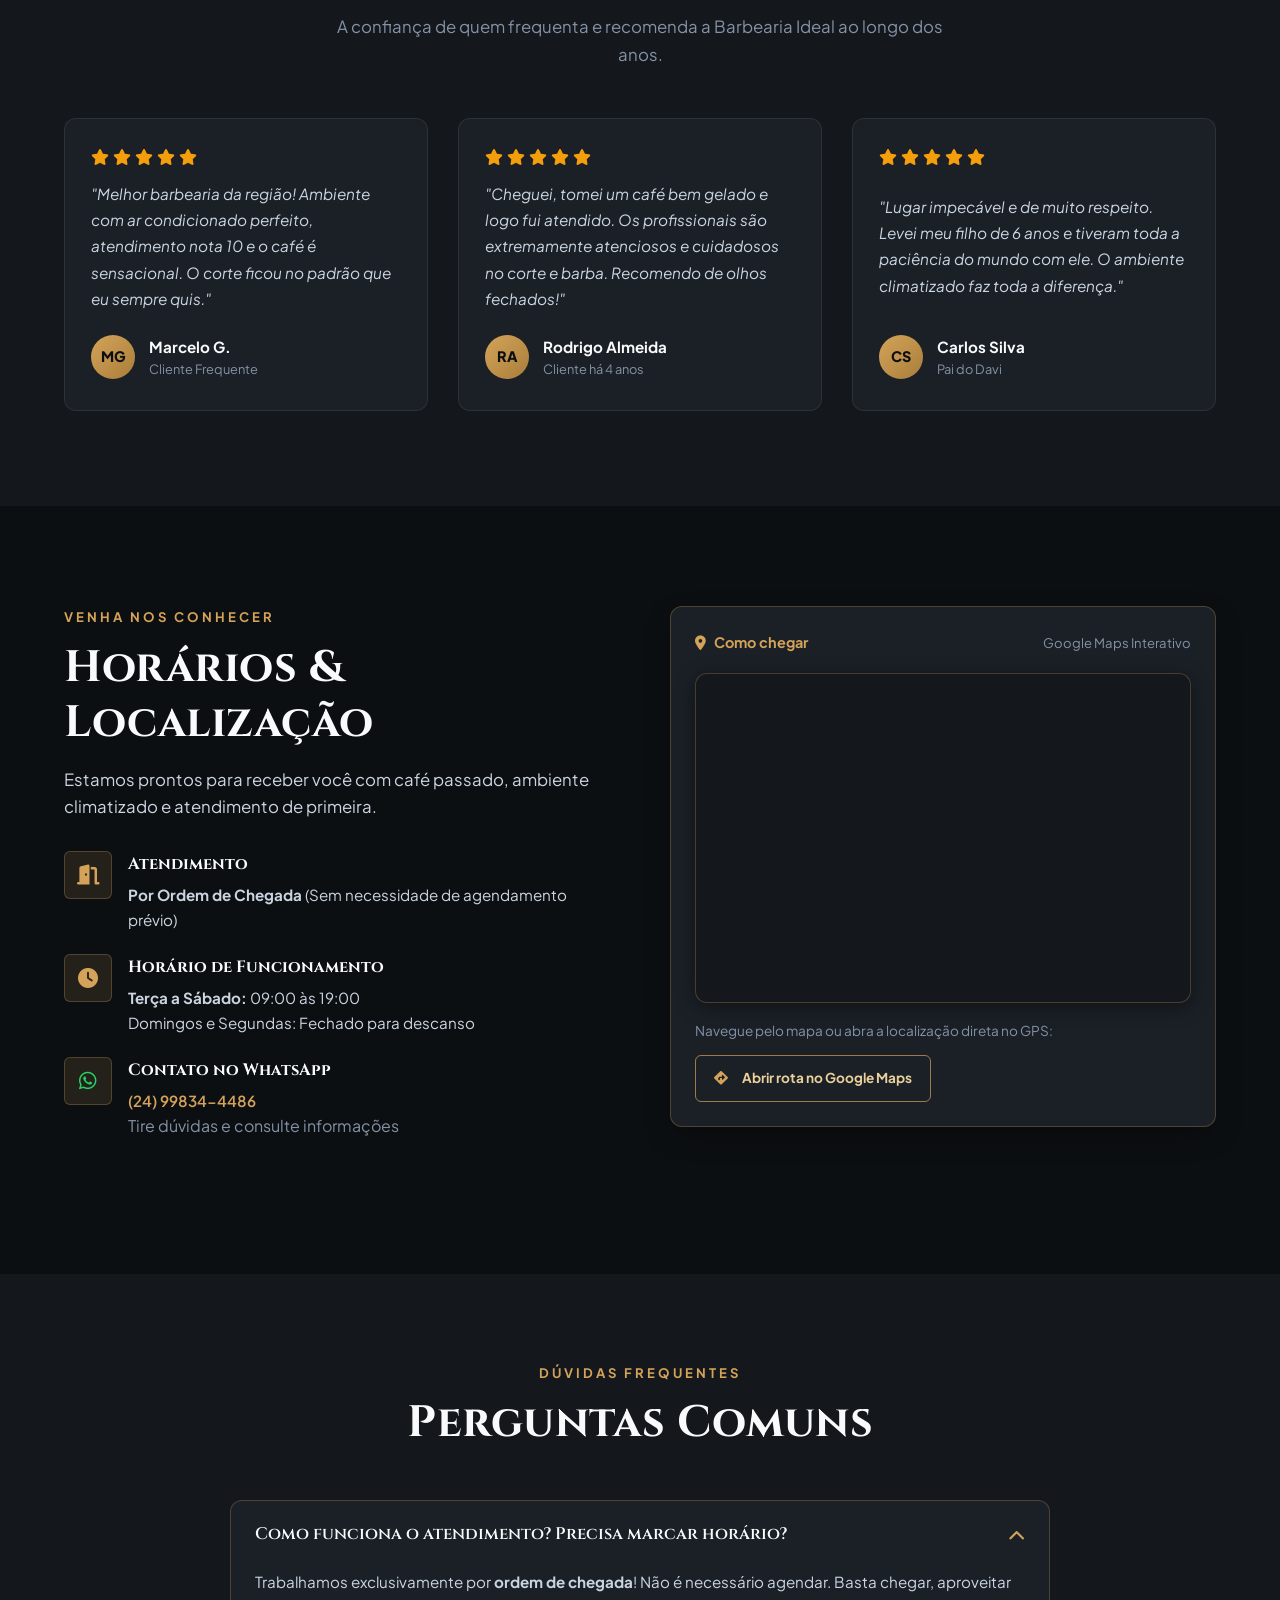
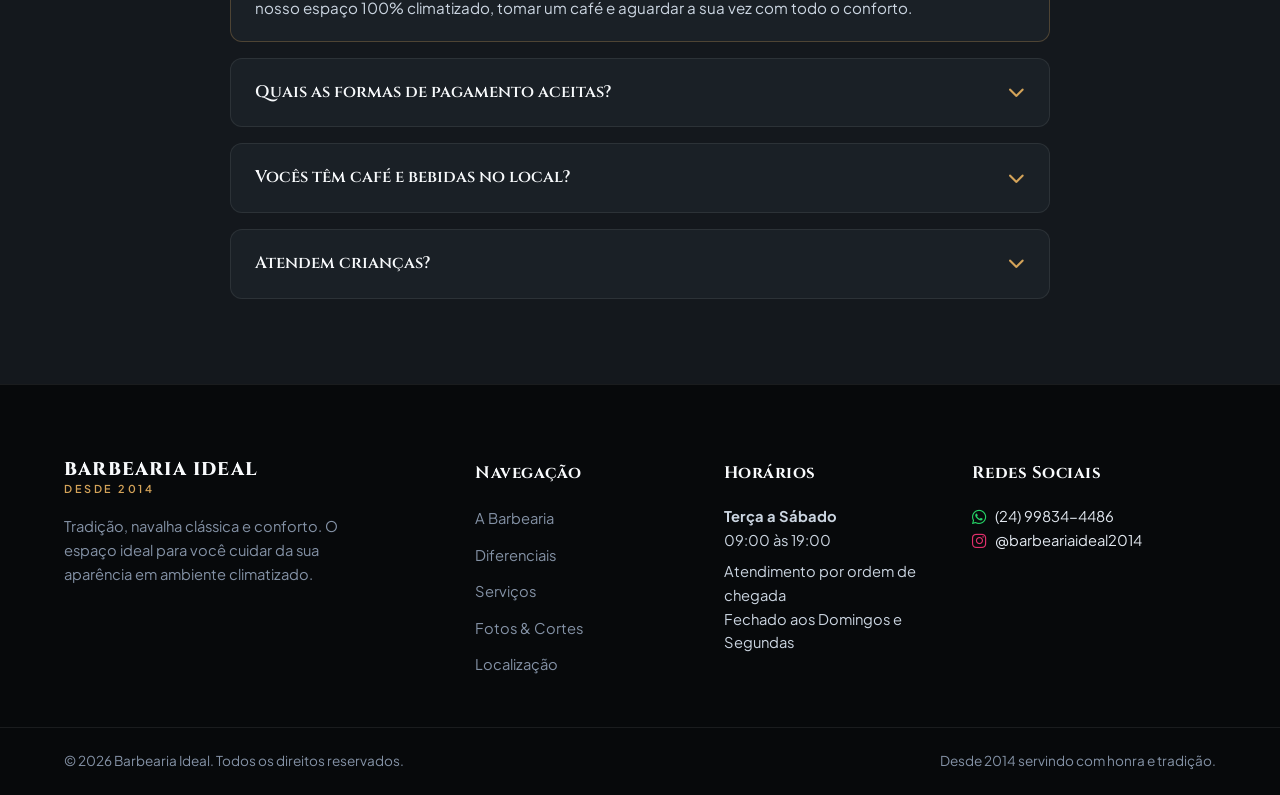
==== commit fdb1e63d: "Atualiza proposta comercial (valores e layout GI Suplementos) e refinamentos da landing page (mapa i" ====
--- a/index.html
+++ b/index.html
@@ -38,17 +38,23 @@
   <!-- Top Announcement Bar -->
   <aside class="top-bar">
     <div class="container top-bar-content">
-      <div class="top-item">
-        <i class="fa-solid fa-door-open"></i>
-        <span>Atendimento: <strong>Por Ordem de Chegada</strong></span>
-      </div>
-      <div class="top-item hide-mobile">
-        <i class="fa-solid fa-clock"></i>
-        <span>Terça a Sábado: <strong>09h às 19h</strong></span>
-      </div>
-      <div class="top-item">
-        <i class="fa-brands fa-whatsapp icon-whatsapp"></i>
-        <a href="https://wa.me/5524998344486?text=Ol%C3%A1%2C%20gostaria%20de%20informa%C3%A7%C3%B5es%20sobre%20a%20Barbearia%20Ideal!" target="_blank" rel="noopener">(24) 99834-4486</a>
+      <div class="top-social-left">
+        <a href="https://wa.me/5524998344486?text=Ol%C3%A1%2C%20gostaria%20de%20informa%C3%A7%C3%B5es%20sobre%20a%20Barbearia%20Ideal!" target="_blank" rel="noopener" class="top-social-btn whatsapp" title="WhatsApp" aria-label="WhatsApp">
+          <i class="fa-brands fa-whatsapp"></i>
+        </a>
+        <a href="https://www.instagram.com/barbeariaideal2014/" target="_blank" rel="noopener" class="top-social-btn instagram" title="Instagram" aria-label="Instagram">
+          <i class="fa-brands fa-instagram"></i>
+        </a>
+      </div>
+      <div class="top-info-group">
+        <div class="top-item">
+          <i class="fa-solid fa-door-open"></i>
+          <span>Atendimento: <strong>Por Ordem de Chegada</strong></span>
+        </div>
+        <div class="top-item">
+          <i class="fa-solid fa-clock"></i>
+          <span>Horário: <strong>Terça a Sábado das 09h às 19h</strong></span>
+        </div>
       </div>
     </div>
   </aside>
@@ -455,15 +461,6 @@
               <span class="text-muted">Tire dúvidas e consulte informações</span>
             </div>
           </div>
-
-          <div class="info-item">
-            <div class="info-icon"><i class="fa-brands fa-instagram icon-instagram"></i></div>
-            <div class="info-details">
-              <h4>Instagram Oficial</h4>
-              <p><a href="https://www.instagram.com/barbeariaideal2014/" target="_blank" rel="noopener">@barbeariaideal2014</a></p>
-              <span class="text-muted">Cortes, fotos e novidades</span>
-            </div>
-          </div>
         </div>
       </div>
 
@@ -471,14 +468,22 @@
         <div class="map-card">
           <div class="map-header">
             <div class="map-tag"><i class="fa-solid fa-location-dot" aria-hidden="true"></i> Como chegar</div>
-            <span class="map-region">Google Maps</span>
-          </div>
-          <a class="map-photo-link" href="https://maps.app.goo.gl/Y99ynTgvqZY4PNak6" target="_blank" rel="noopener noreferrer" aria-label="Abrir localização da Barbearia Ideal no Google Maps">
-            <img src="assets/images/ambiente-real-2.jpg" alt="Interior da Barbearia Ideal com o nome da barbearia na parede" width="680" height="510" loading="lazy">
-            <span class="map-photo-overlay" aria-hidden="true"><i class="fa-solid fa-location-dot"></i> Ver no Google Maps</span>
-          </a>
+            <span class="map-region">Google Maps Interativo</span>
+          </div>
+          <div class="map-frame-wrapper">
+            <iframe 
+              src="https://maps.google.com/maps?q=-22.4447923,-44.5227863&hl=pt-BR&z=17&output=embed" 
+              width="100%" 
+              height="100%" 
+              style="border:0; width: 100%; height: 100%; min-height: 330px; border-radius: var(--radius-sm);" 
+              allowfullscreen="" 
+              loading="lazy" 
+              referrerpolicy="no-referrer-when-downgrade"
+              title="Localização da Barbearia Ideal no Google Maps">
+            </iframe>
+          </div>
           <div class="map-footer">
-            <p>Abra a localização da Barbearia Ideal para ver o endereço e traçar sua rota.</p>
+            <p>Navegue pelo mapa ou abra a localização direta no GPS:</p>
             <a class="map-route-link" href="https://maps.app.goo.gl/Y99ynTgvqZY4PNak6" target="_blank" rel="noopener noreferrer"><i class="fa-solid fa-diamond-turn-right" aria-hidden="true"></i> Abrir rota no Google Maps</a>
           </div>
         </div>
@@ -549,10 +554,6 @@
         <p class="footer-desc">
           Tradição, navalha clássica e conforto. O espaço ideal para você cuidar da sua aparência em ambiente climatizado.
         </p>
-        <div class="social-links">
-          <a href="https://www.instagram.com/barbeariaideal2014/" target="_blank" rel="noopener" aria-label="Instagram"><i class="fa-brands fa-instagram icon-instagram"></i></a>
-          <a href="https://wa.me/5524998344486" target="_blank" rel="noopener" aria-label="WhatsApp"><i class="fa-brands fa-whatsapp icon-whatsapp"></i></a>
-        </div>
       </div>
 
       <div class="footer-col">
@@ -575,12 +576,9 @@
       </div>
 
       <div class="footer-col">
-        <h4>Contato Direto</h4>
-        <p><i class="fa-brands fa-whatsapp icon-whatsapp"></i> (24) 99834-4486</p>
-        <p><i class="fa-brands fa-instagram icon-instagram"></i> @barbeariaideal2014</p>
-        <a href="https://wa.me/5524998344486?text=Ol%C3%A1%2C%20gostaria%20de%20informa%C3%A7%C3%B5es!" target="_blank" rel="noopener" class="btn btn-whatsapp-solid btn-sm mt-3">
-          <i class="fa-brands fa-whatsapp icon-whatsapp-white"></i> WhatsApp
-        </a>
+        <h4>Redes Sociais</h4>
+        <p><a href="https://wa.me/5524998344486?text=Ol%C3%A1%2C%20gostaria%20de%20informa%C3%A7%C3%B5es%20sobre%20a%20Barbearia%20Ideal!" target="_blank" rel="noopener"><i class="fa-brands fa-whatsapp icon-whatsapp"></i> (24) 99834-4486</a></p>
+        <p><a href="https://www.instagram.com/barbeariaideal2014/" target="_blank" rel="noopener"><i class="fa-brands fa-instagram icon-instagram"></i> @barbeariaideal2014</a></p>
       </div>
     </div>
 
--- a/styles.css
+++ b/styles.css
@@ -289,6 +289,59 @@
   display: flex;
   justify-content: space-between;
   align-items: center;
+  gap: 16px;
+}
+
+.top-social-left {
+  display: flex;
+  align-items: center;
+  gap: 10px;
+}
+
+.top-social-btn {
+  display: inline-flex;
+  align-items: center;
+  justify-content: center;
+  width: 28px;
+  height: 28px;
+  border-radius: 50%;
+  font-size: 0.95rem;
+  transition: all var(--transition-fast);
+  text-decoration: none !important;
+}
+
+.top-social-btn.whatsapp {
+  color: #25d366;
+  background: rgba(37, 211, 102, 0.12);
+  border: 1px solid rgba(37, 211, 102, 0.35);
+}
+
+.top-social-btn.whatsapp:hover {
+  background: #25d366;
+  color: #ffffff !important;
+  transform: translateY(-1px);
+  box-shadow: 0 2px 10px rgba(37, 211, 102, 0.4);
+}
+
+.top-social-btn.instagram {
+  color: #e1306c;
+  background: rgba(225, 48, 108, 0.12);
+  border: 1px solid rgba(225, 48, 108, 0.35);
+}
+
+.top-social-btn.instagram:hover {
+  background: linear-gradient(45deg, #f09433 0%, #e6683c 25%, #dc2743 50%, #cc2366 75%, #bc1888 100%);
+  color: #ffffff !important;
+  border-color: transparent;
+  transform: translateY(-1px);
+  box-shadow: 0 2px 10px rgba(225, 48, 108, 0.4);
+}
+
+.top-info-group {
+  display: flex;
+  align-items: center;
+  gap: 24px;
+  flex-wrap: wrap;
 }
 
 .top-item {
@@ -1127,6 +1180,25 @@
   color: var(--text-muted);
 }
 
+.map-frame-wrapper {
+  position: relative;
+  width: 100%;
+  min-height: 330px;
+  height: 330px;
+  border-radius: var(--radius-md);
+  overflow: hidden;
+  border: 1px solid var(--border-gold);
+  background-color: var(--bg-surface);
+  box-shadow: 0 4px 20px rgba(0, 0, 0, 0.4);
+}
+
+.map-frame-wrapper iframe {
+  width: 100%;
+  height: 100%;
+  border: 0;
+  display: block;
+}
+
 .map-photo-link {
   position: relative;
   display: block;
@@ -1349,6 +1421,29 @@
   font-size: 0.92rem;
   color: var(--text-secondary);
   line-height: 1.6;
+}
+
+.footer-col p a {
+  color: #e2e8f0;
+  display: inline-flex;
+  align-items: center;
+  gap: 8px;
+  transition: all var(--transition-fast);
+}
+
+.footer-col p a:hover {
+  color: var(--color-gold);
+  transform: translateX(2px);
+}
+
+.footer-col p a i.icon-whatsapp {
+  color: #25d366;
+  font-size: 1.05rem;
+}
+
+.footer-col p a i.icon-instagram {
+  color: #e1306c;
+  font-size: 1.05rem;
 }
 
 .footer-bottom {
@@ -1451,17 +1546,28 @@
   }
 
   .top-bar-content {
+    flex-direction: row;
+    justify-content: space-between;
+    align-items: center;
+    gap: 12px;
+  }
+
+  .top-social-left {
+    gap: 8px;
+  }
+
+  .top-info-group {
+    display: flex;
     flex-direction: column;
-    justify-content: center;
-    align-items: center;
-    text-align: center;
-    gap: 6px;
+    align-items: flex-end;
+    gap: 2px;
   }
 
   .top-item {
-    justify-content: center;
+    justify-content: flex-end;
     white-space: nowrap;
-    text-align: center;
+    text-align: right;
+    font-size: 0.76rem;
   }
 
   .hide-mobile {
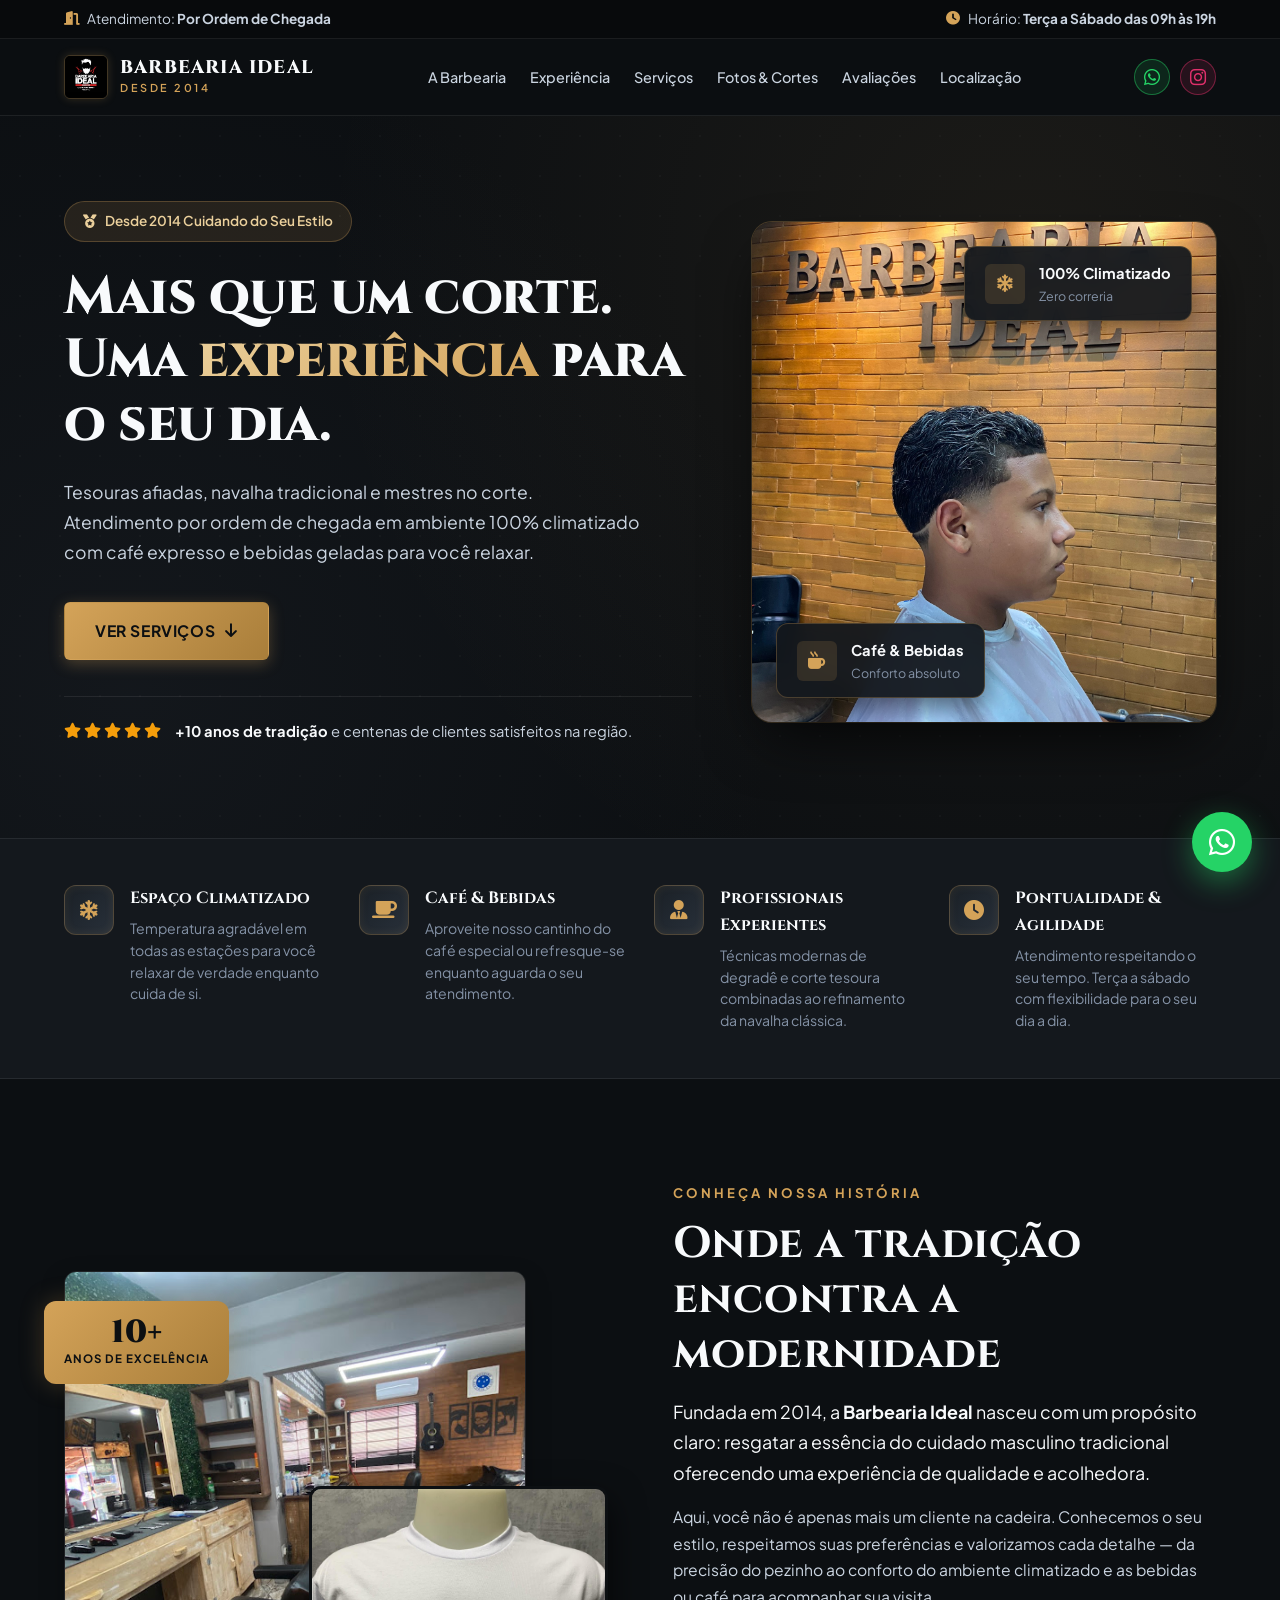
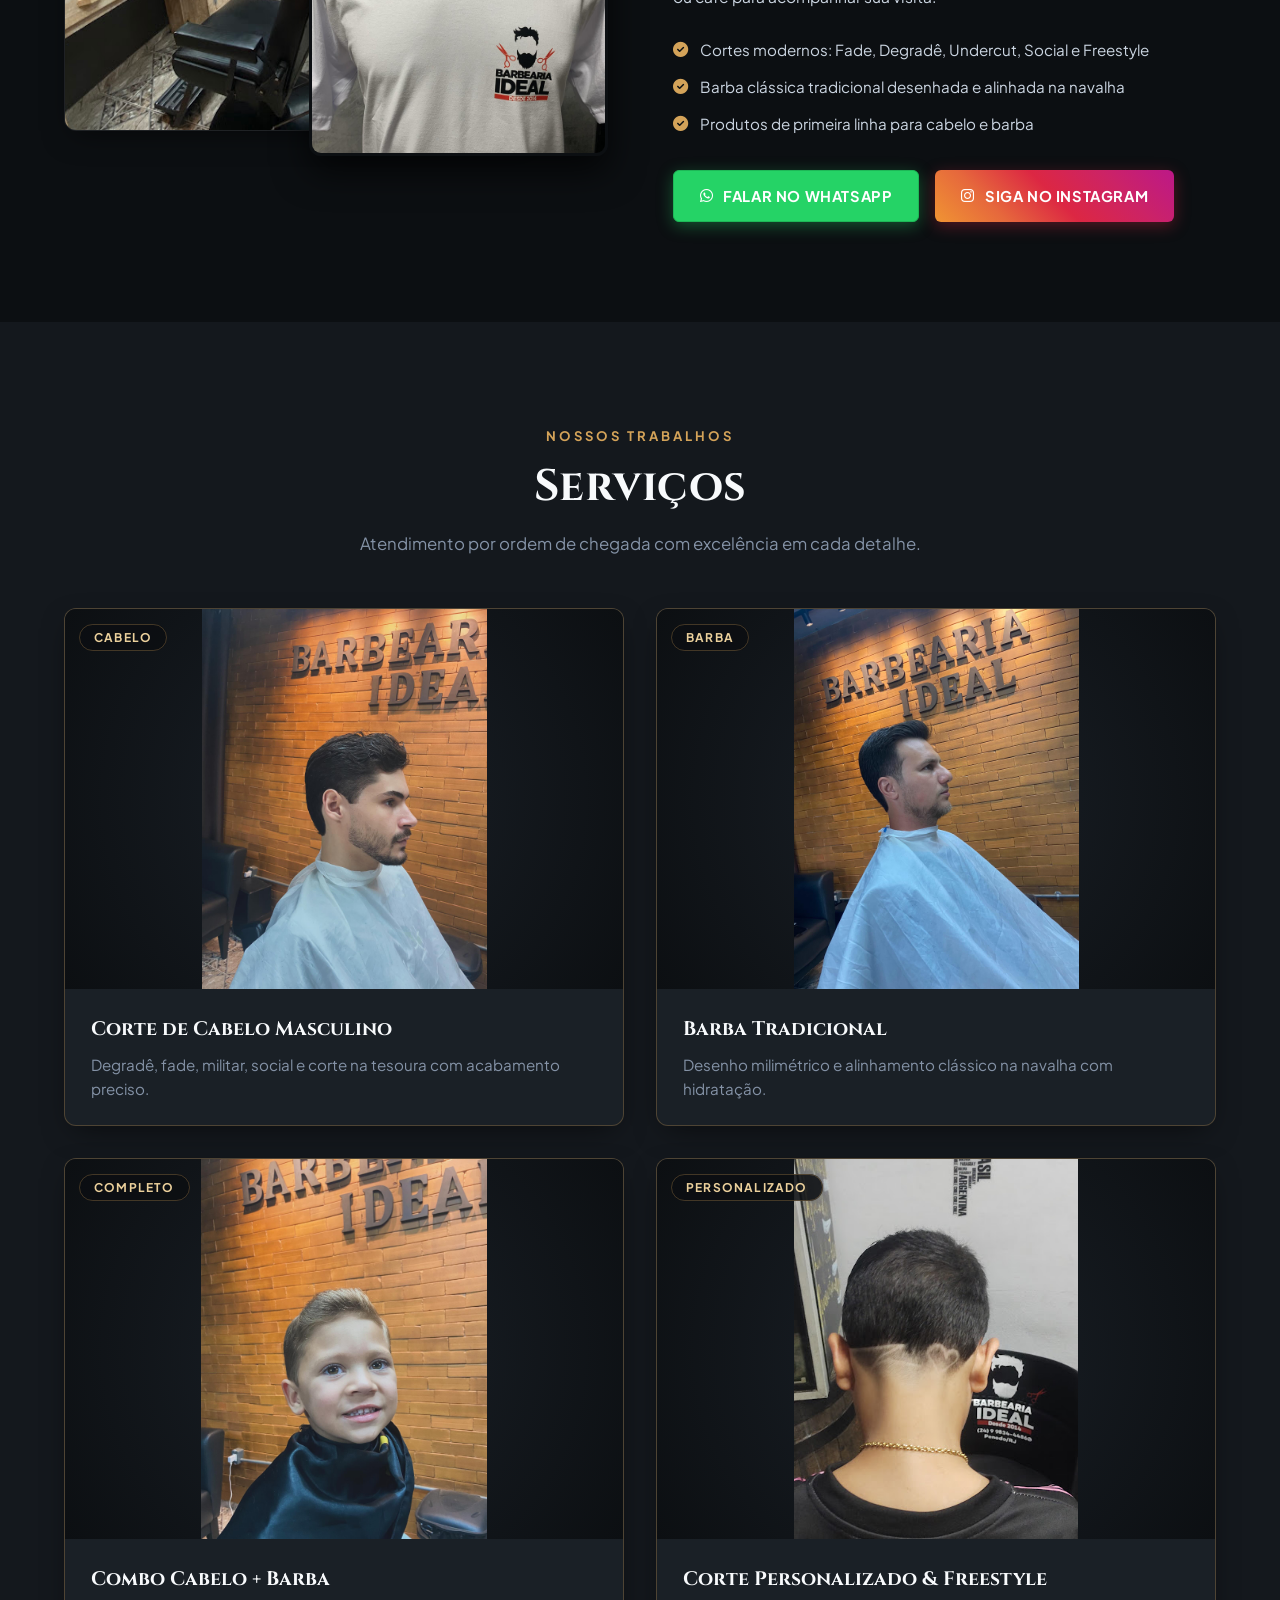
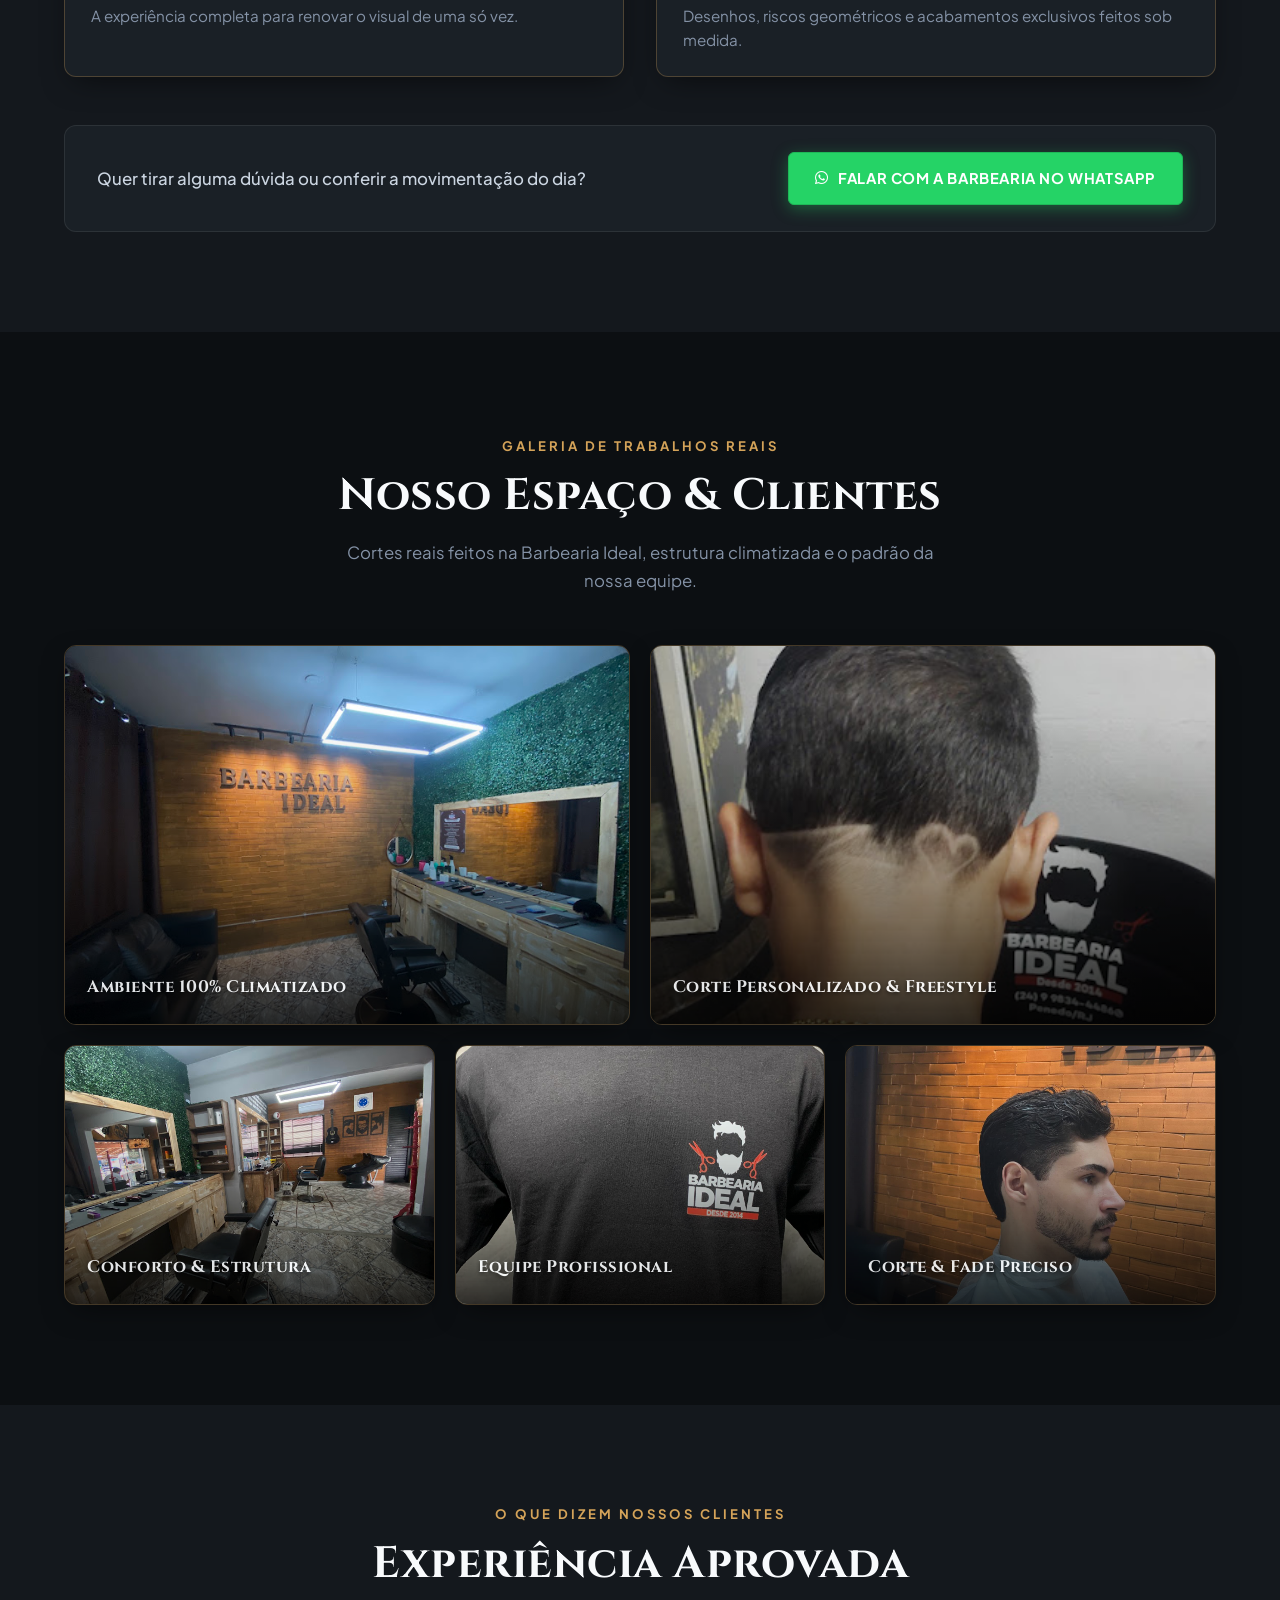
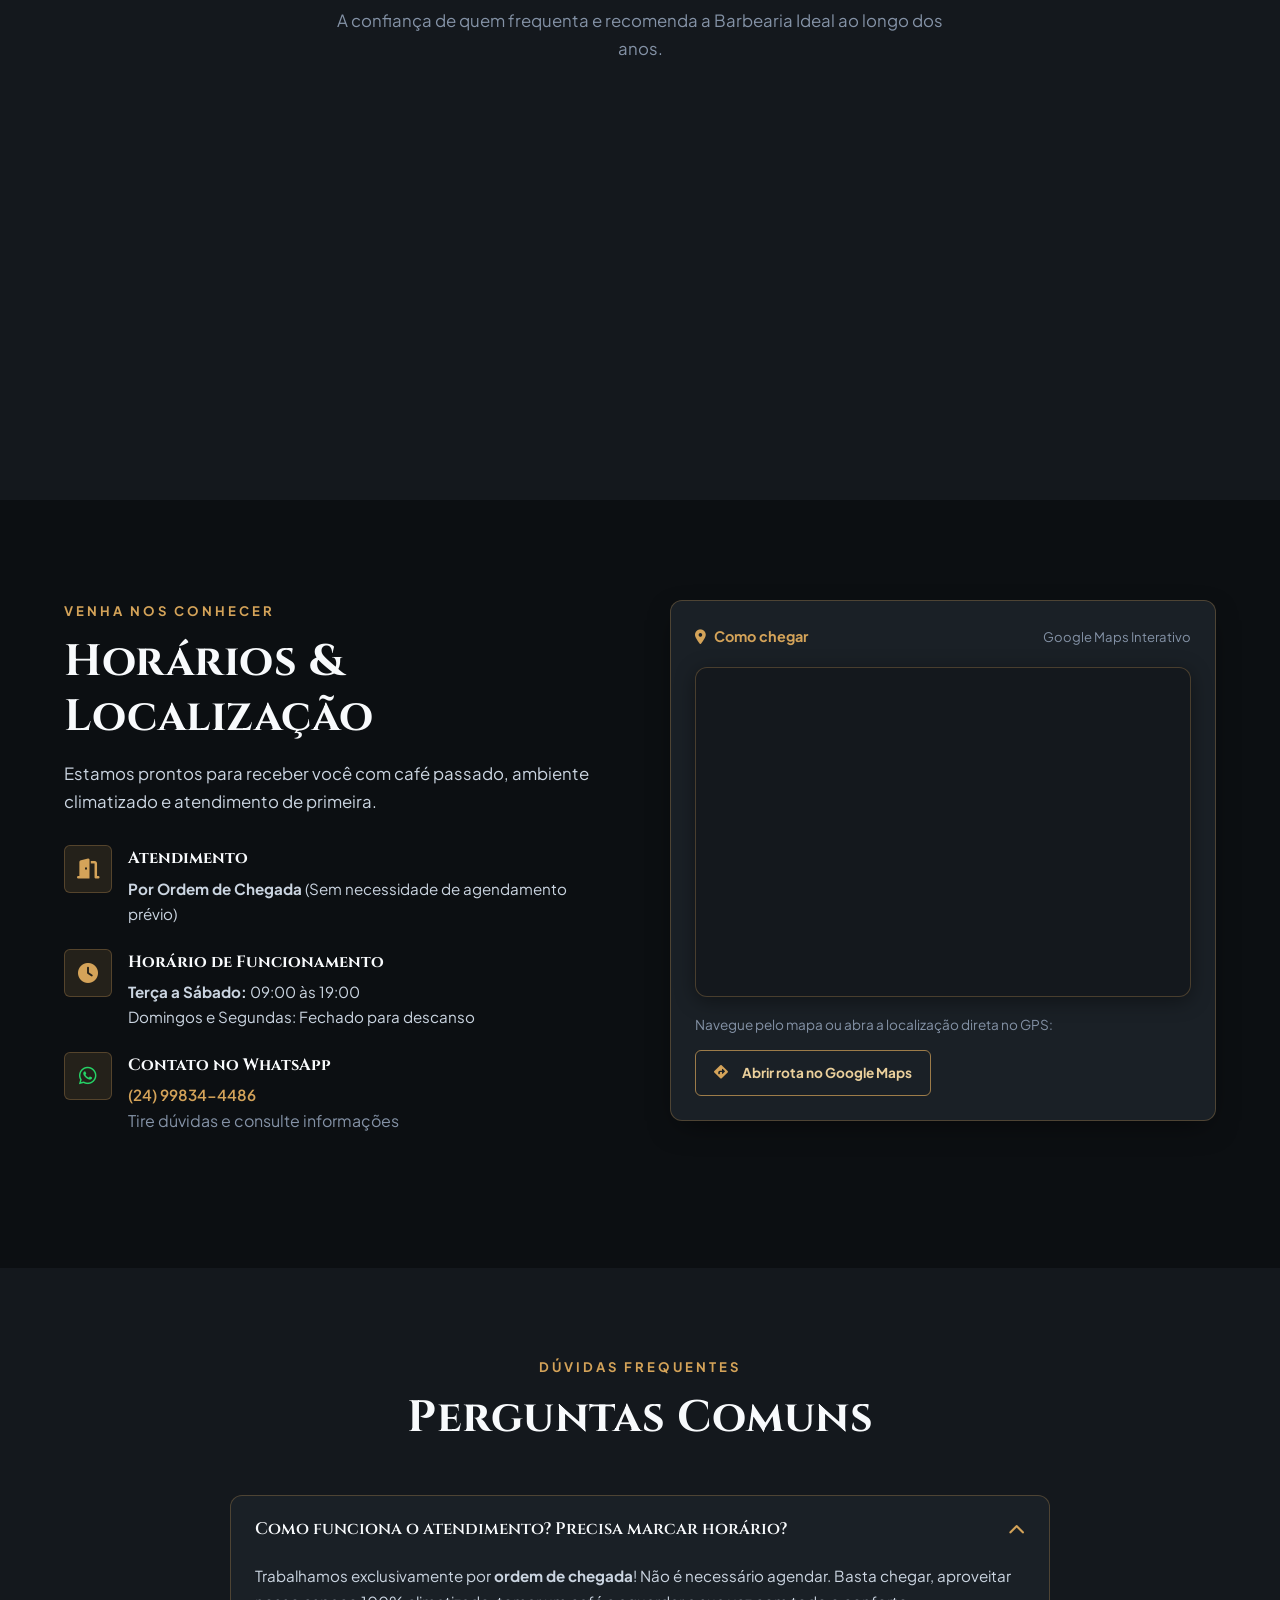
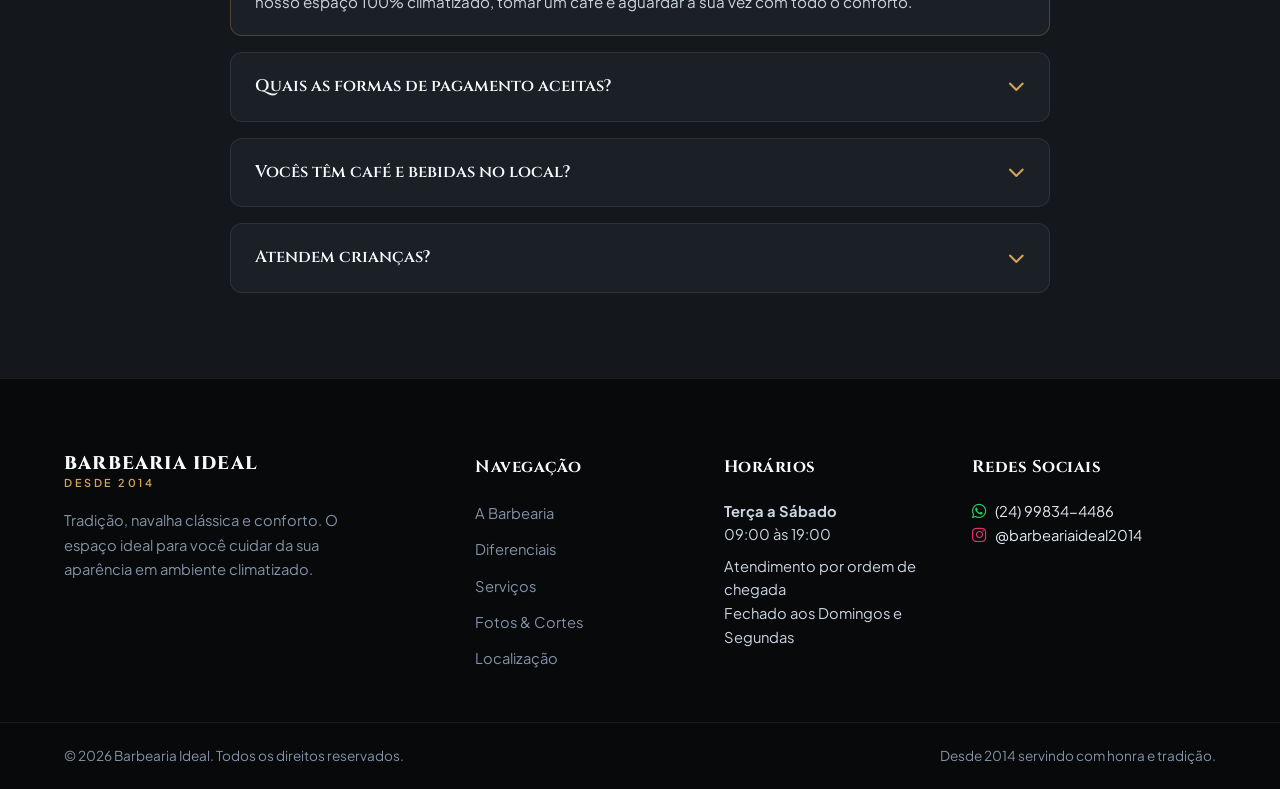
==== commit 7fce97dc: "Ajusta topo e navbar: remove botões da linha superior e move ícones sociais para a direita da navbar" ====
--- a/index.html
+++ b/index.html
@@ -38,23 +38,13 @@
   <!-- Top Announcement Bar -->
   <aside class="top-bar">
     <div class="container top-bar-content">
-      <div class="top-social-left">
-        <a href="https://wa.me/5524998344486?text=Ol%C3%A1%2C%20gostaria%20de%20informa%C3%A7%C3%B5es%20sobre%20a%20Barbearia%20Ideal!" target="_blank" rel="noopener" class="top-social-btn whatsapp" title="WhatsApp" aria-label="WhatsApp">
-          <i class="fa-brands fa-whatsapp"></i>
-        </a>
-        <a href="https://www.instagram.com/barbeariaideal2014/" target="_blank" rel="noopener" class="top-social-btn instagram" title="Instagram" aria-label="Instagram">
-          <i class="fa-brands fa-instagram"></i>
-        </a>
-      </div>
-      <div class="top-info-group">
-        <div class="top-item">
-          <i class="fa-solid fa-door-open"></i>
-          <span>Atendimento: <strong>Por Ordem de Chegada</strong></span>
-        </div>
-        <div class="top-item">
-          <i class="fa-solid fa-clock"></i>
-          <span>Horário: <strong>Terça a Sábado das 09h às 19h</strong></span>
-        </div>
+      <div class="top-item">
+        <i class="fa-solid fa-door-open"></i>
+        <span>Atendimento: <strong>Por Ordem de Chegada</strong></span>
+      </div>
+      <div class="top-item">
+        <i class="fa-solid fa-clock"></i>
+        <span>Horário: <strong>Terça a Sábado das 09h às 19h</strong></span>
       </div>
     </div>
   </aside>
@@ -87,9 +77,14 @@
       </nav>
 
       <div class="nav-actions">
-        <a href="https://wa.me/5524998344486?text=Ol%C3%A1%2C%20gostaria%20de%20informa%C3%A7%C3%B5es%20sobre%20a%20Barbearia%20Ideal!" target="_blank" rel="noopener" class="btn-nav-whatsapp hide-mobile">
-          <i class="fa-brands fa-whatsapp"></i> WhatsApp
-        </a>
+        <div class="nav-social-icons">
+          <a href="https://wa.me/5524998344486?text=Ol%C3%A1%2C%20gostaria%20de%20informa%C3%A7%C3%B5es%20sobre%20a%20Barbearia%20Ideal!" target="_blank" rel="noopener" class="nav-social-btn whatsapp" title="WhatsApp" aria-label="WhatsApp">
+            <i class="fa-brands fa-whatsapp"></i>
+          </a>
+          <a href="https://www.instagram.com/barbeariaideal2014/" target="_blank" rel="noopener" class="nav-social-btn instagram" title="Instagram" aria-label="Instagram">
+            <i class="fa-brands fa-instagram"></i>
+          </a>
+        </div>
         <button class="mobile-toggle" id="mobileToggle" aria-label="Abrir menu de navegação">
           <span></span>
           <span></span>
--- a/styles.css
+++ b/styles.css
@@ -292,63 +292,15 @@
   gap: 16px;
 }
 
-.top-social-left {
-  display: flex;
-  align-items: center;
-  gap: 10px;
-}
-
-.top-social-btn {
-  display: inline-flex;
-  align-items: center;
-  justify-content: center;
-  width: 28px;
-  height: 28px;
-  border-radius: 50%;
-  font-size: 0.95rem;
-  transition: all var(--transition-fast);
-  text-decoration: none !important;
-}
-
-.top-social-btn.whatsapp {
-  color: #25d366;
-  background: rgba(37, 211, 102, 0.12);
-  border: 1px solid rgba(37, 211, 102, 0.35);
-}
-
-.top-social-btn.whatsapp:hover {
-  background: #25d366;
-  color: #ffffff !important;
-  transform: translateY(-1px);
-  box-shadow: 0 2px 10px rgba(37, 211, 102, 0.4);
-}
-
-.top-social-btn.instagram {
-  color: #e1306c;
-  background: rgba(225, 48, 108, 0.12);
-  border: 1px solid rgba(225, 48, 108, 0.35);
-}
-
-.top-social-btn.instagram:hover {
-  background: linear-gradient(45deg, #f09433 0%, #e6683c 25%, #dc2743 50%, #cc2366 75%, #bc1888 100%);
-  color: #ffffff !important;
-  border-color: transparent;
-  transform: translateY(-1px);
-  box-shadow: 0 2px 10px rgba(225, 48, 108, 0.4);
-}
-
-.top-info-group {
-  display: flex;
-  align-items: center;
-  gap: 24px;
-  flex-wrap: wrap;
-}
-
 .top-item {
   display: flex;
   align-items: center;
   gap: 8px;
   white-space: nowrap;
+}
+
+.top-item i {
+  color: var(--color-gold);
 }
 
 .top-item a:hover {
@@ -468,7 +420,53 @@
 .nav-actions {
   display: flex;
   align-items: center;
+  gap: 12px;
   flex-shrink: 0;
+}
+
+.nav-social-icons {
+  display: flex;
+  align-items: center;
+  gap: 10px;
+}
+
+.nav-social-btn {
+  display: inline-flex;
+  align-items: center;
+  justify-content: center;
+  width: 36px;
+  height: 36px;
+  border-radius: 50%;
+  font-size: 1.15rem;
+  transition: all var(--transition-fast);
+  text-decoration: none !important;
+}
+
+.nav-social-btn.whatsapp {
+  color: #25d366;
+  background: rgba(37, 211, 102, 0.12);
+  border: 1px solid rgba(37, 211, 102, 0.45);
+}
+
+.nav-social-btn.whatsapp:hover {
+  background: #25d366;
+  color: #ffffff !important;
+  transform: translateY(-2px);
+  box-shadow: 0 4px 14px rgba(37, 211, 102, 0.45);
+}
+
+.nav-social-btn.instagram {
+  color: #e1306c;
+  background: rgba(225, 48, 108, 0.12);
+  border: 1px solid rgba(225, 48, 108, 0.45);
+}
+
+.nav-social-btn.instagram:hover {
+  background: linear-gradient(45deg, #f09433 0%, #e6683c 25%, #dc2743 50%, #cc2366 75%, #bc1888 100%);
+  color: #ffffff !important;
+  border-color: transparent;
+  transform: translateY(-2px);
+  box-shadow: 0 4px 14px rgba(225, 48, 108, 0.45);
 }
 
 .mobile-toggle {
@@ -1541,33 +1539,23 @@
 @media (max-width: 768px) {
   /* Top Bar Mobile: Alinhamento e centralização limpa */
   .top-bar {
-    padding: 10px 16px;
-    font-size: 0.82rem;
+    padding: 8px 16px;
+    font-size: 0.8rem;
   }
 
   .top-bar-content {
-    flex-direction: row;
-    justify-content: space-between;
+    flex-direction: column;
+    justify-content: center;
     align-items: center;
-    gap: 12px;
-  }
-
-  .top-social-left {
-    gap: 8px;
-  }
-
-  .top-info-group {
-    display: flex;
-    flex-direction: column;
-    align-items: flex-end;
-    gap: 2px;
+    text-align: center;
+    gap: 4px;
   }
 
   .top-item {
-    justify-content: flex-end;
+    justify-content: center;
     white-space: nowrap;
-    text-align: right;
-    font-size: 0.76rem;
+    text-align: center;
+    font-size: 0.78rem;
   }
 
   .hide-mobile {
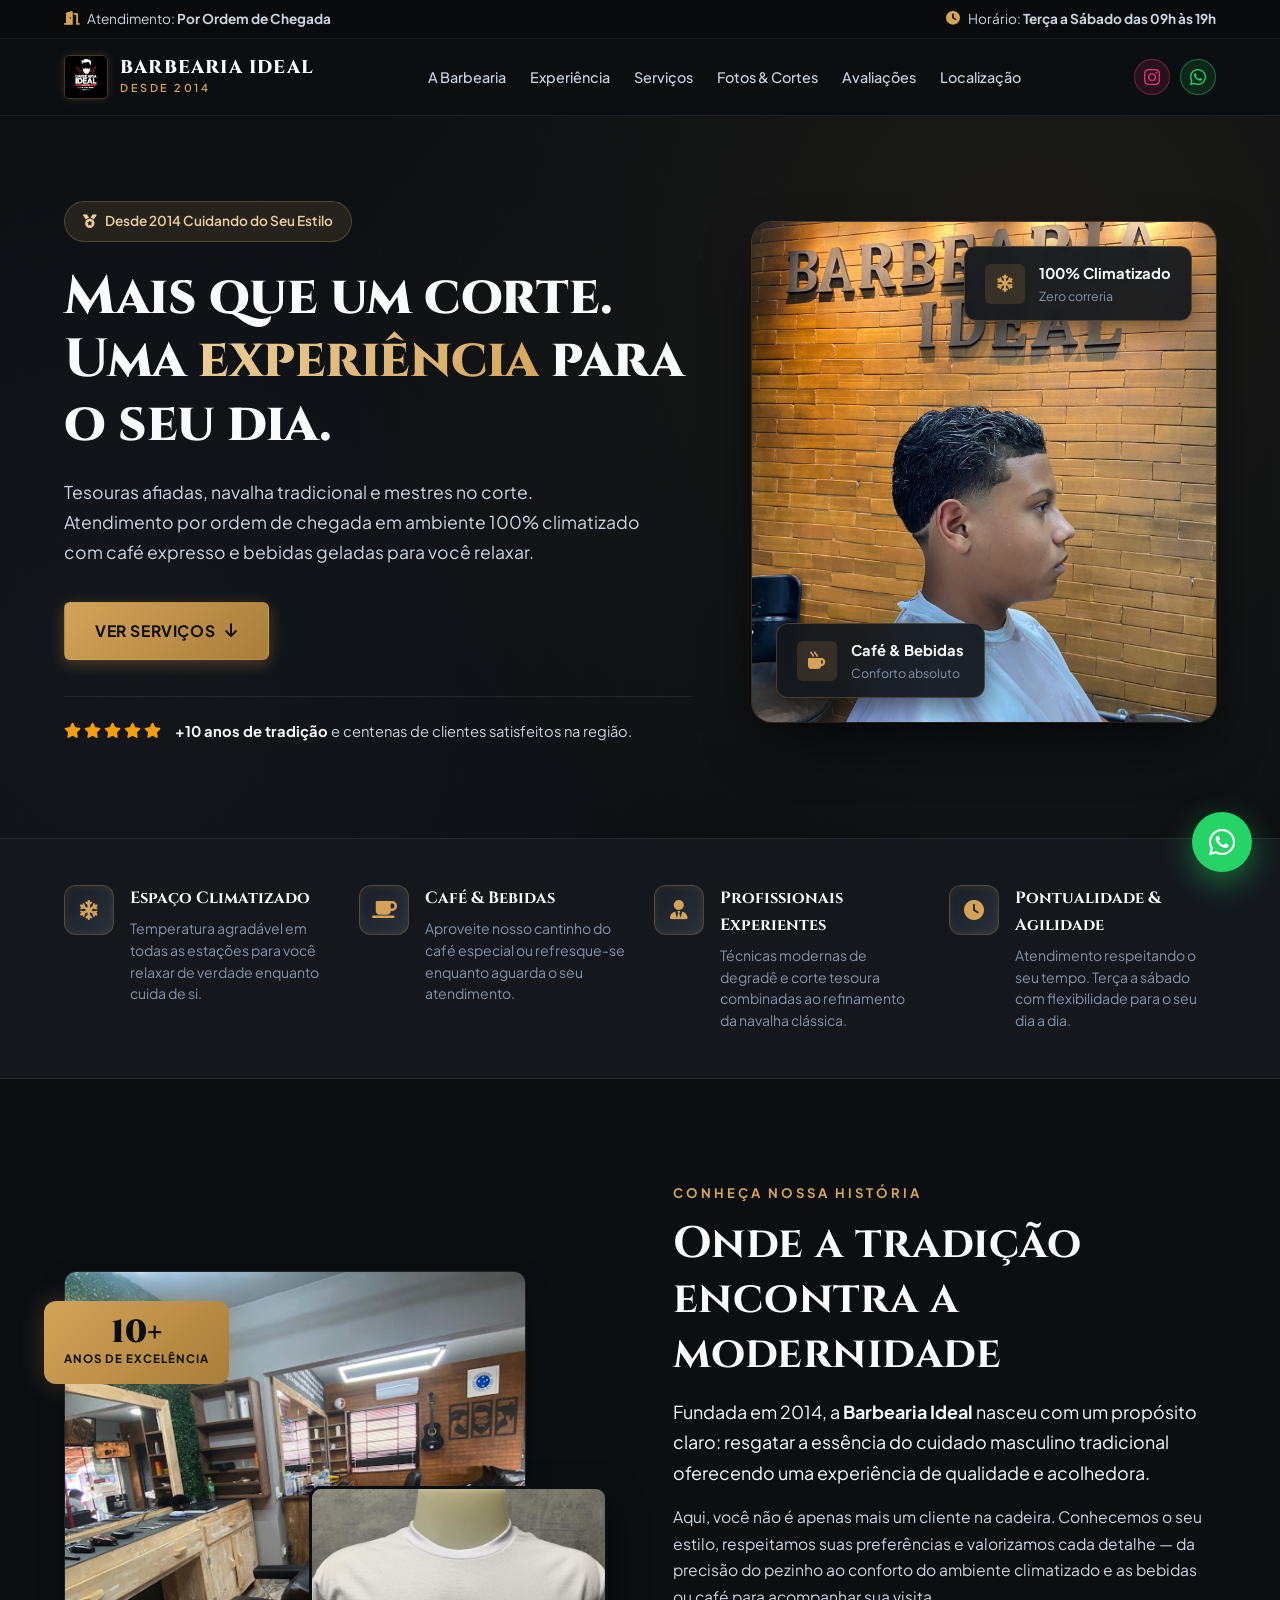
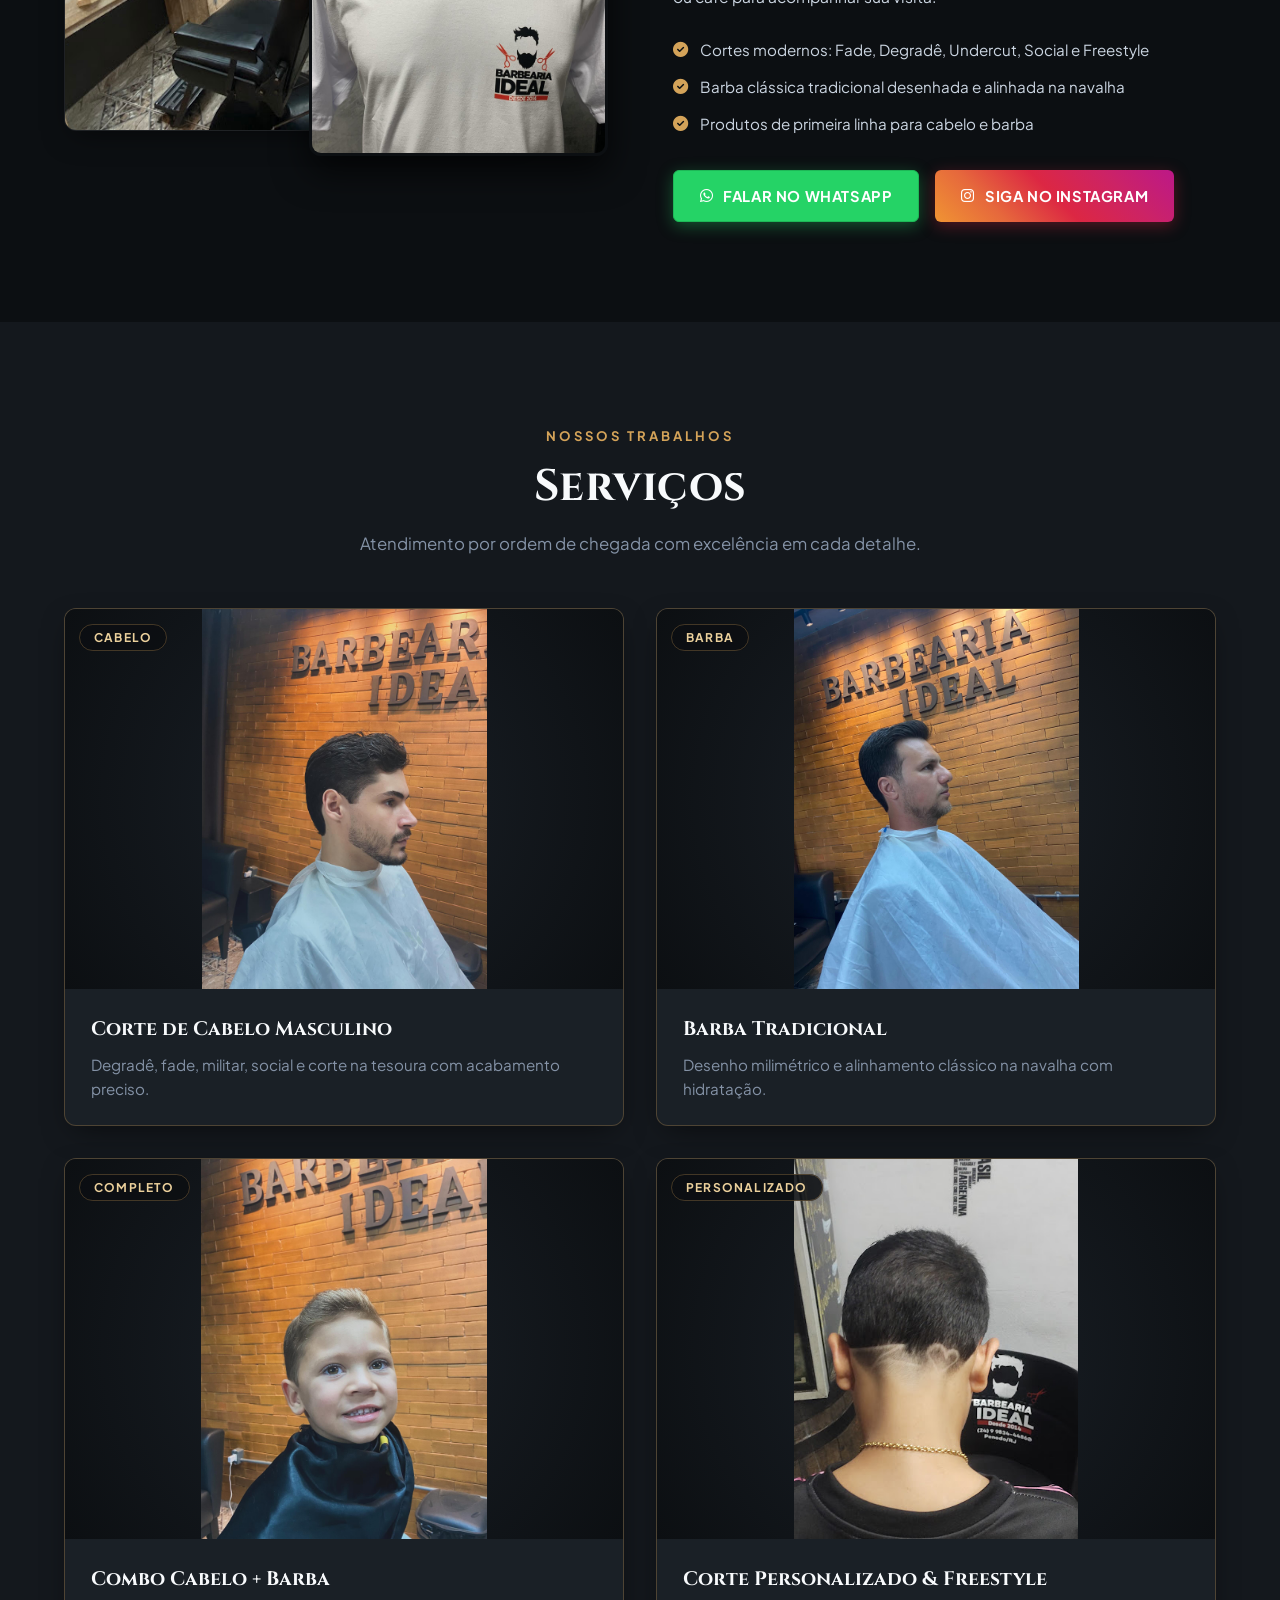
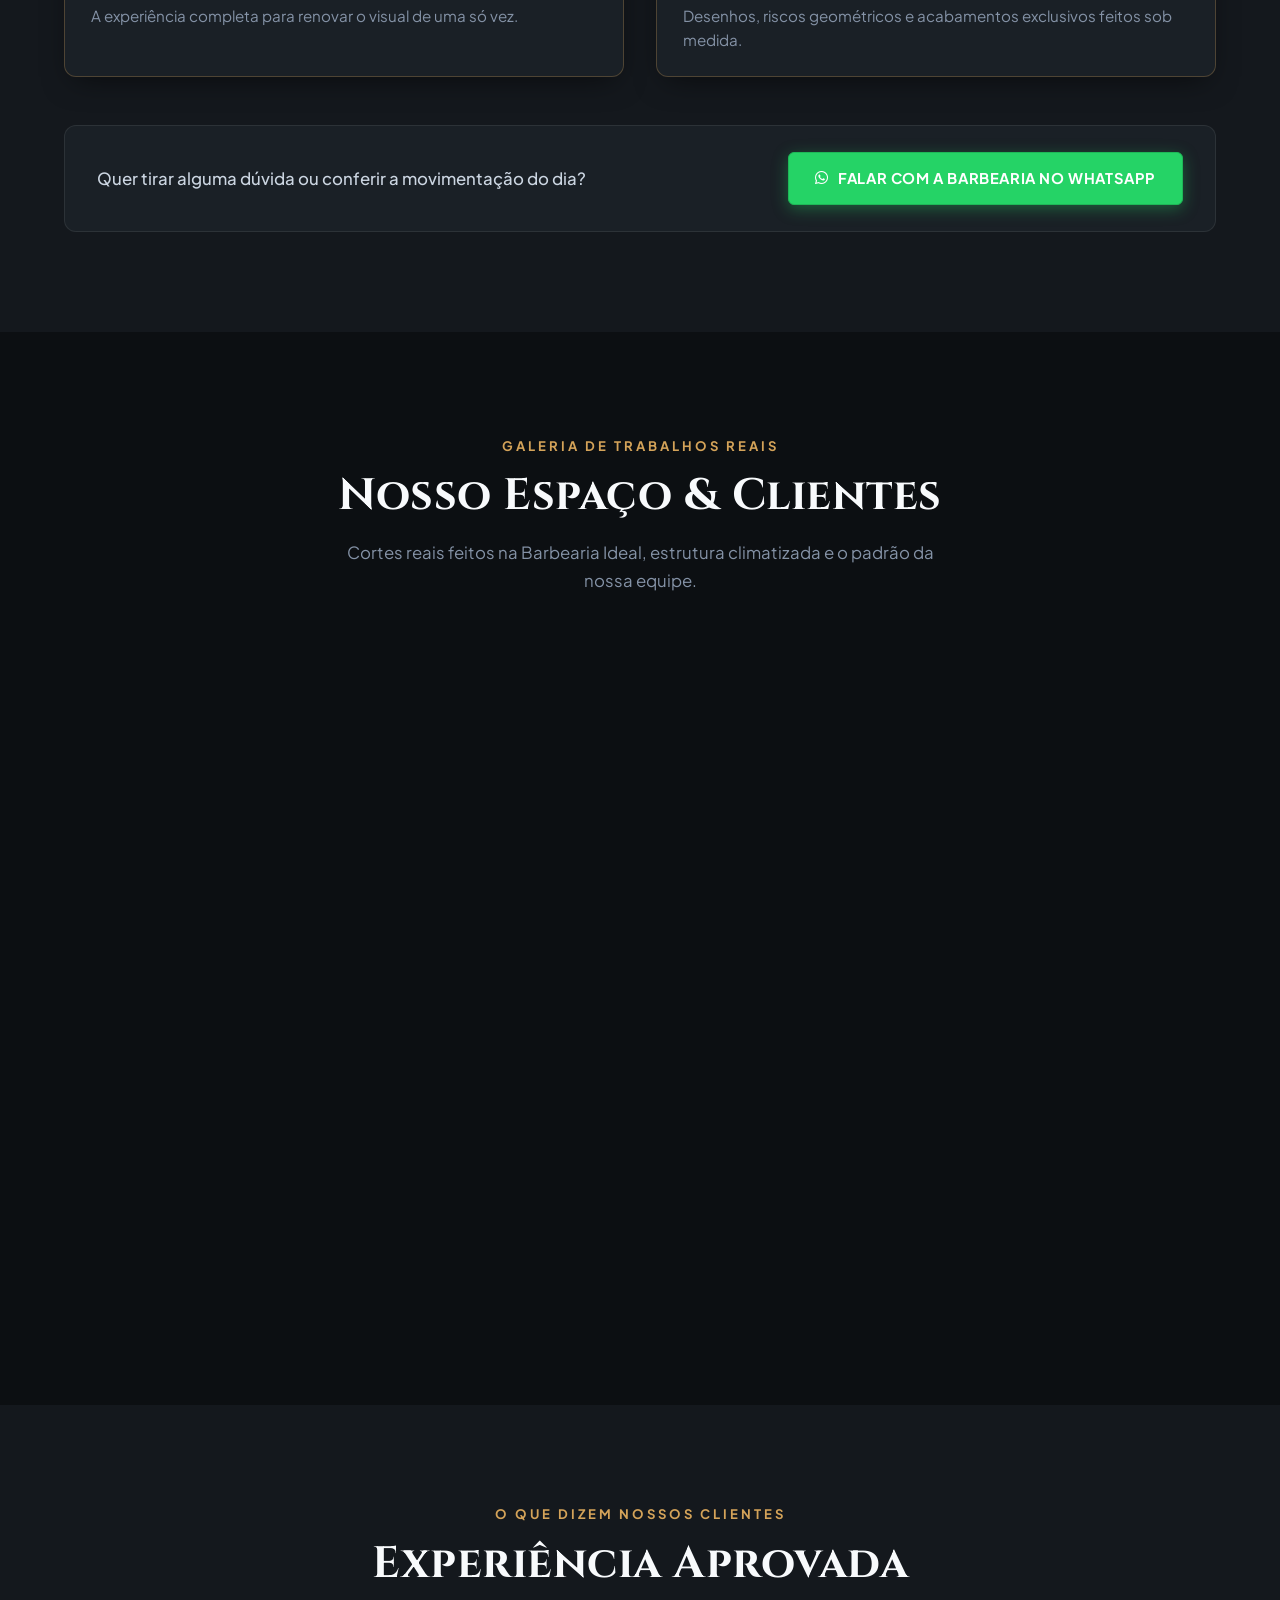
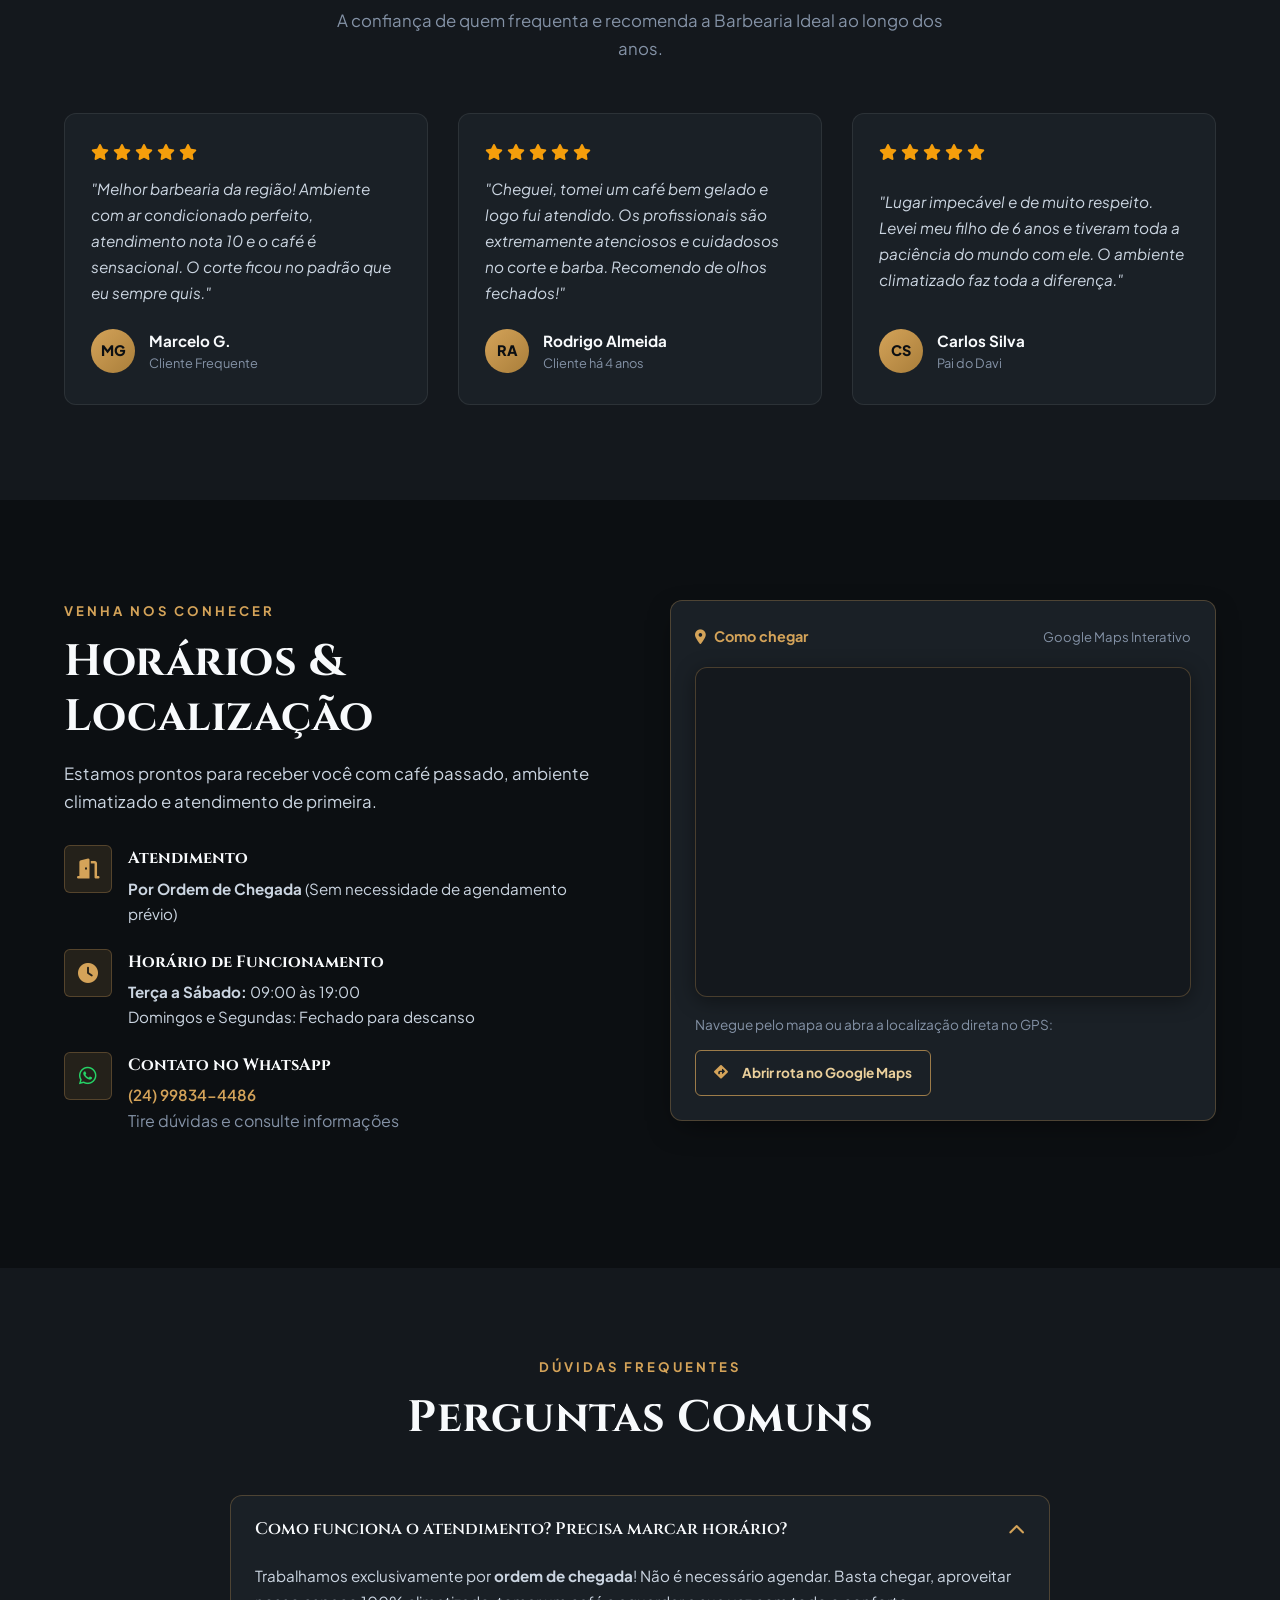
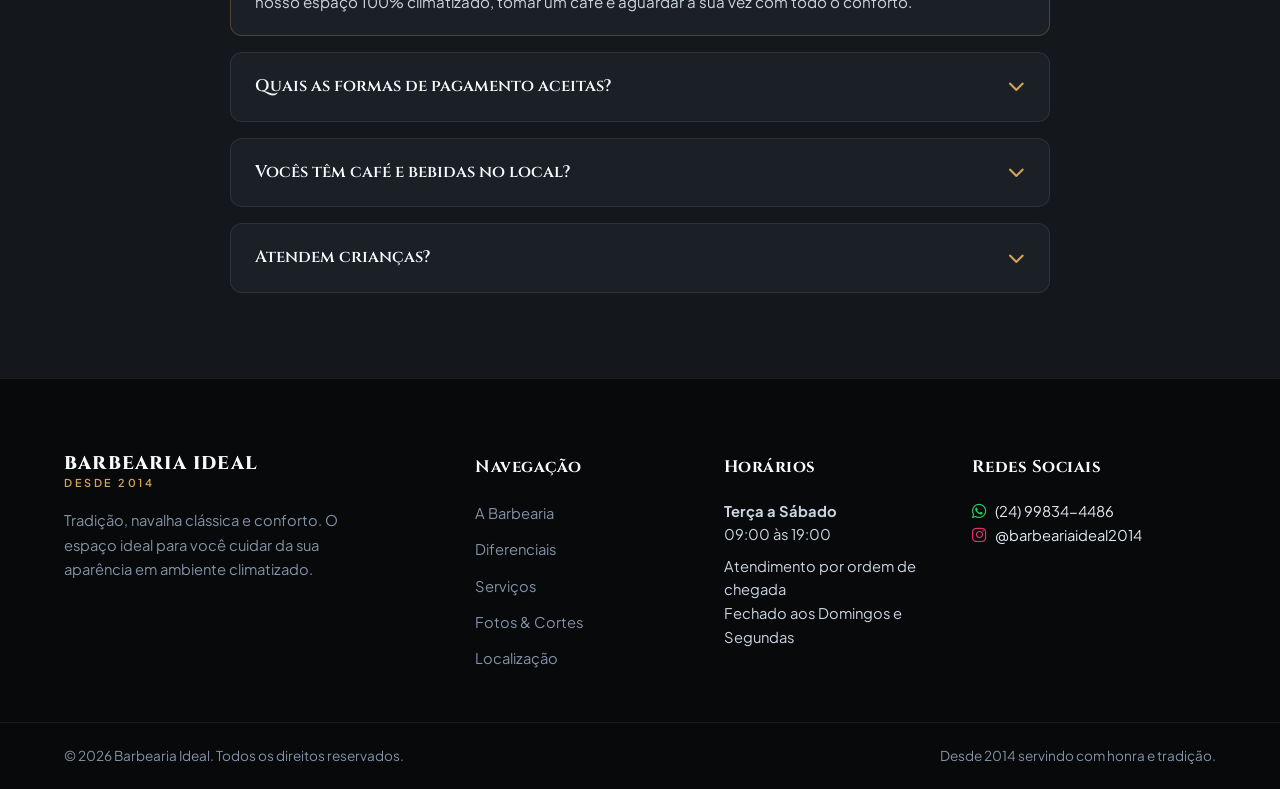
==== commit 0d269935: "Inverte ordem dos botões sociais na navbar (Instagram primeiro, WhatsApp depois)" ====
--- a/index.html
+++ b/index.html
@@ -78,11 +78,11 @@
 
       <div class="nav-actions">
         <div class="nav-social-icons">
+          <a href="https://www.instagram.com/barbeariaideal2014/" target="_blank" rel="noopener" class="nav-social-btn instagram" title="Instagram" aria-label="Instagram">
+            <i class="fa-brands fa-instagram"></i>
+          </a>
           <a href="https://wa.me/5524998344486?text=Ol%C3%A1%2C%20gostaria%20de%20informa%C3%A7%C3%B5es%20sobre%20a%20Barbearia%20Ideal!" target="_blank" rel="noopener" class="nav-social-btn whatsapp" title="WhatsApp" aria-label="WhatsApp">
             <i class="fa-brands fa-whatsapp"></i>
-          </a>
-          <a href="https://www.instagram.com/barbeariaideal2014/" target="_blank" rel="noopener" class="nav-social-btn instagram" title="Instagram" aria-label="Instagram">
-            <i class="fa-brands fa-instagram"></i>
           </a>
         </div>
         <button class="mobile-toggle" id="mobileToggle" aria-label="Abrir menu de navegação">
--- a/styles.css
+++ b/styles.css
@@ -427,6 +427,8 @@
 .nav-social-icons {
   display: flex;
   align-items: center;
+  flex-wrap: nowrap;
+  flex-shrink: 0;
   gap: 10px;
 }
 
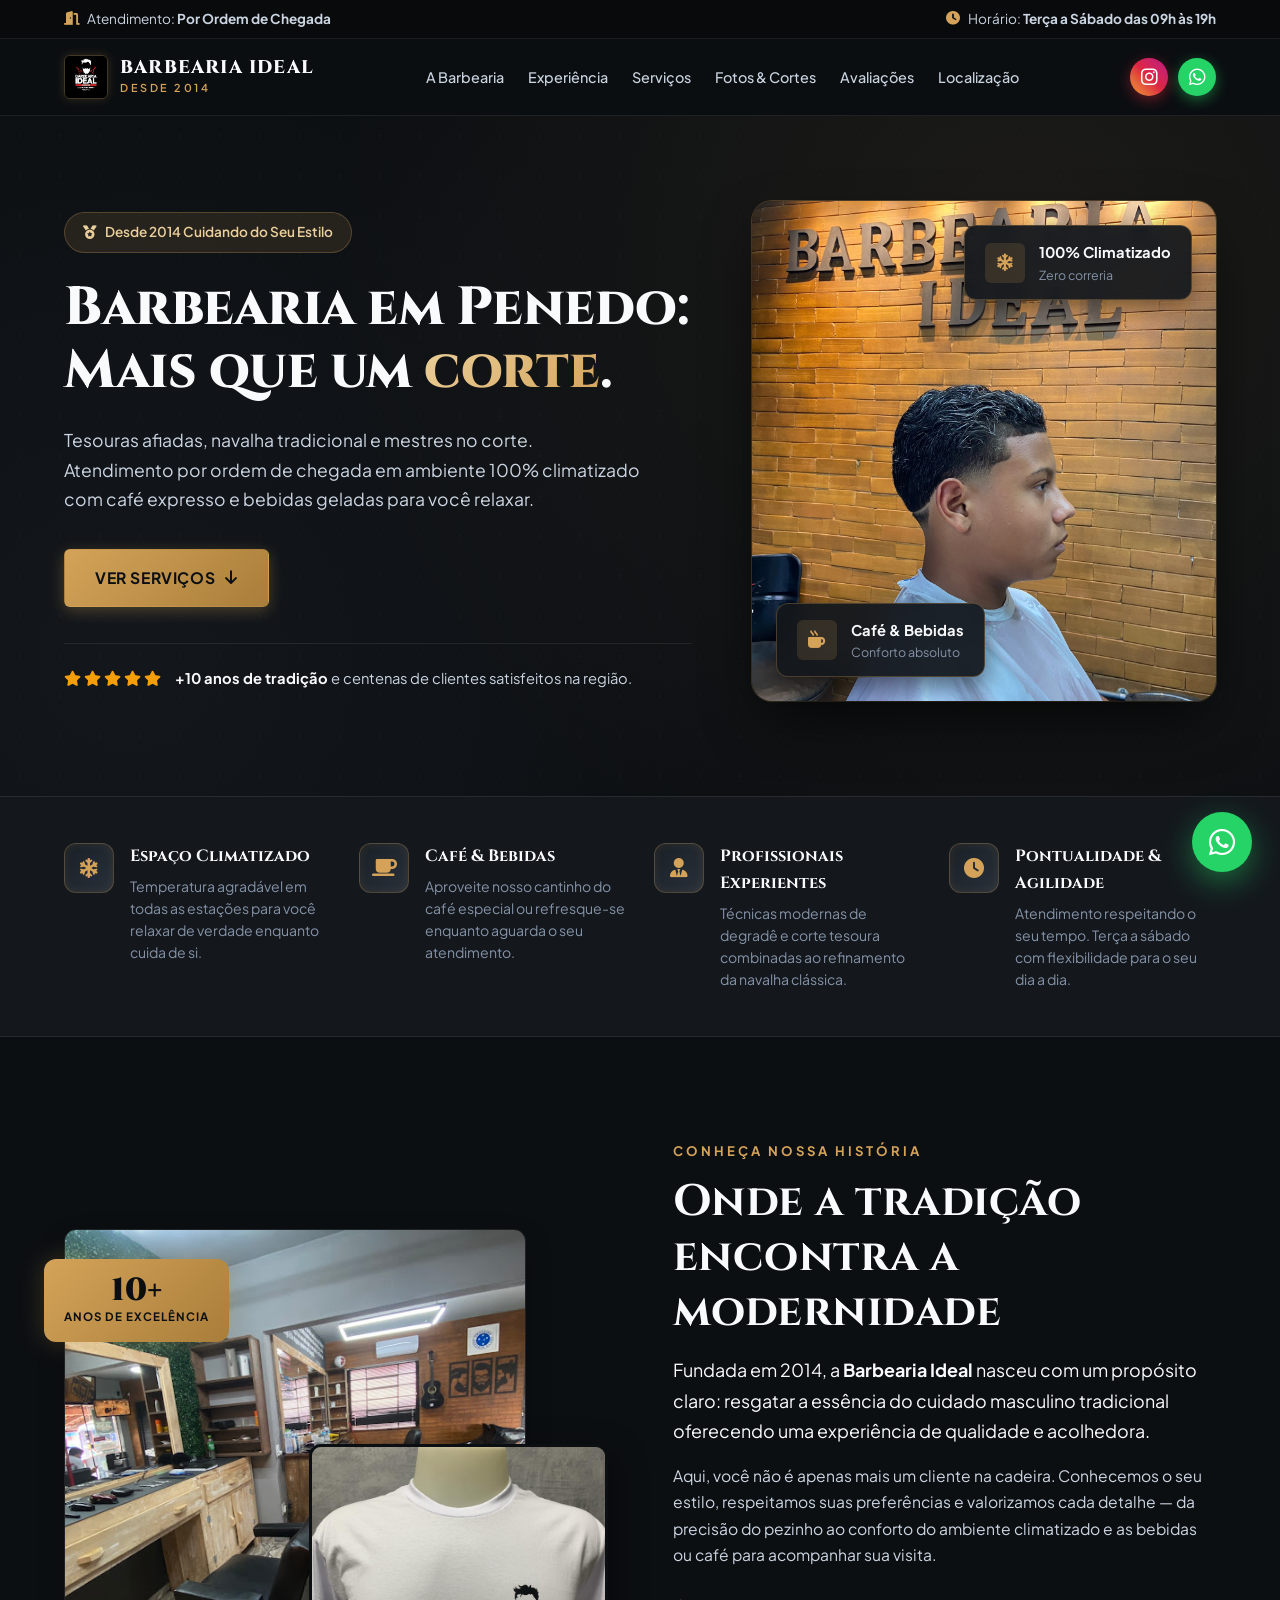
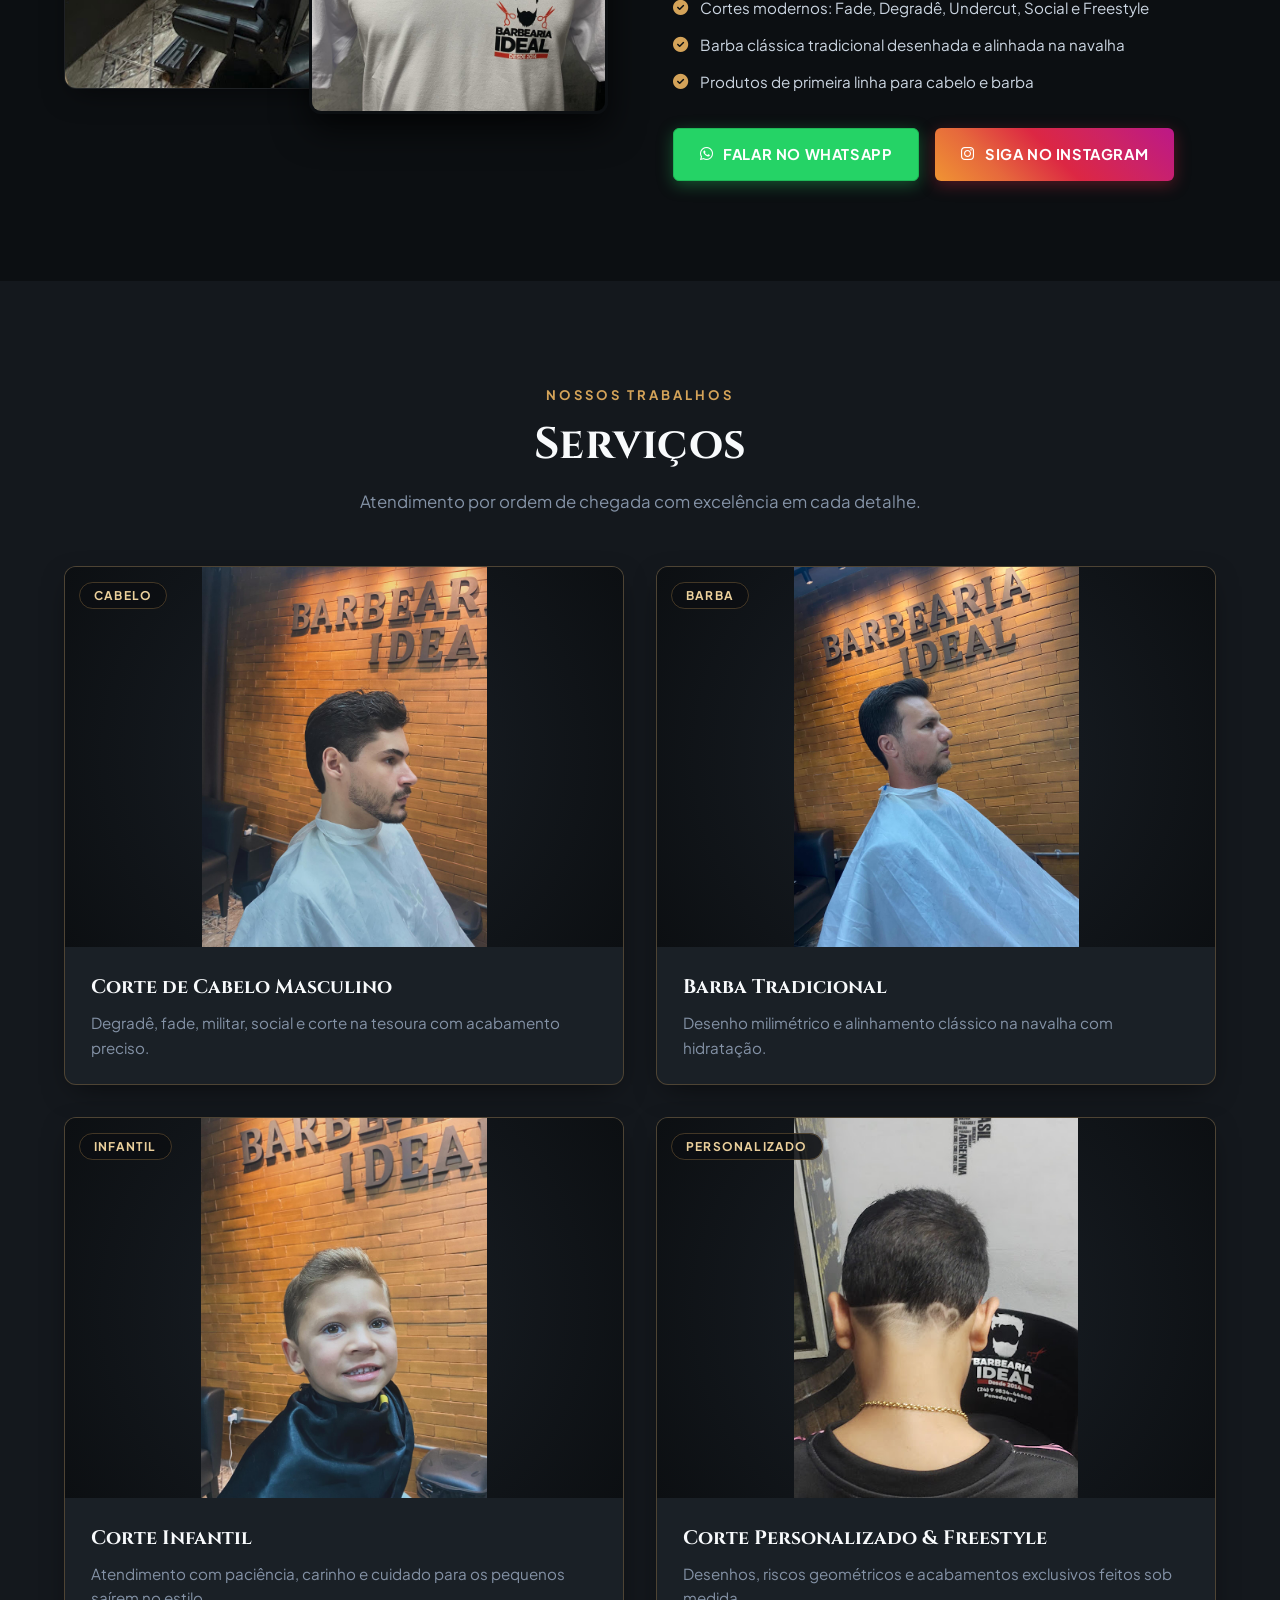
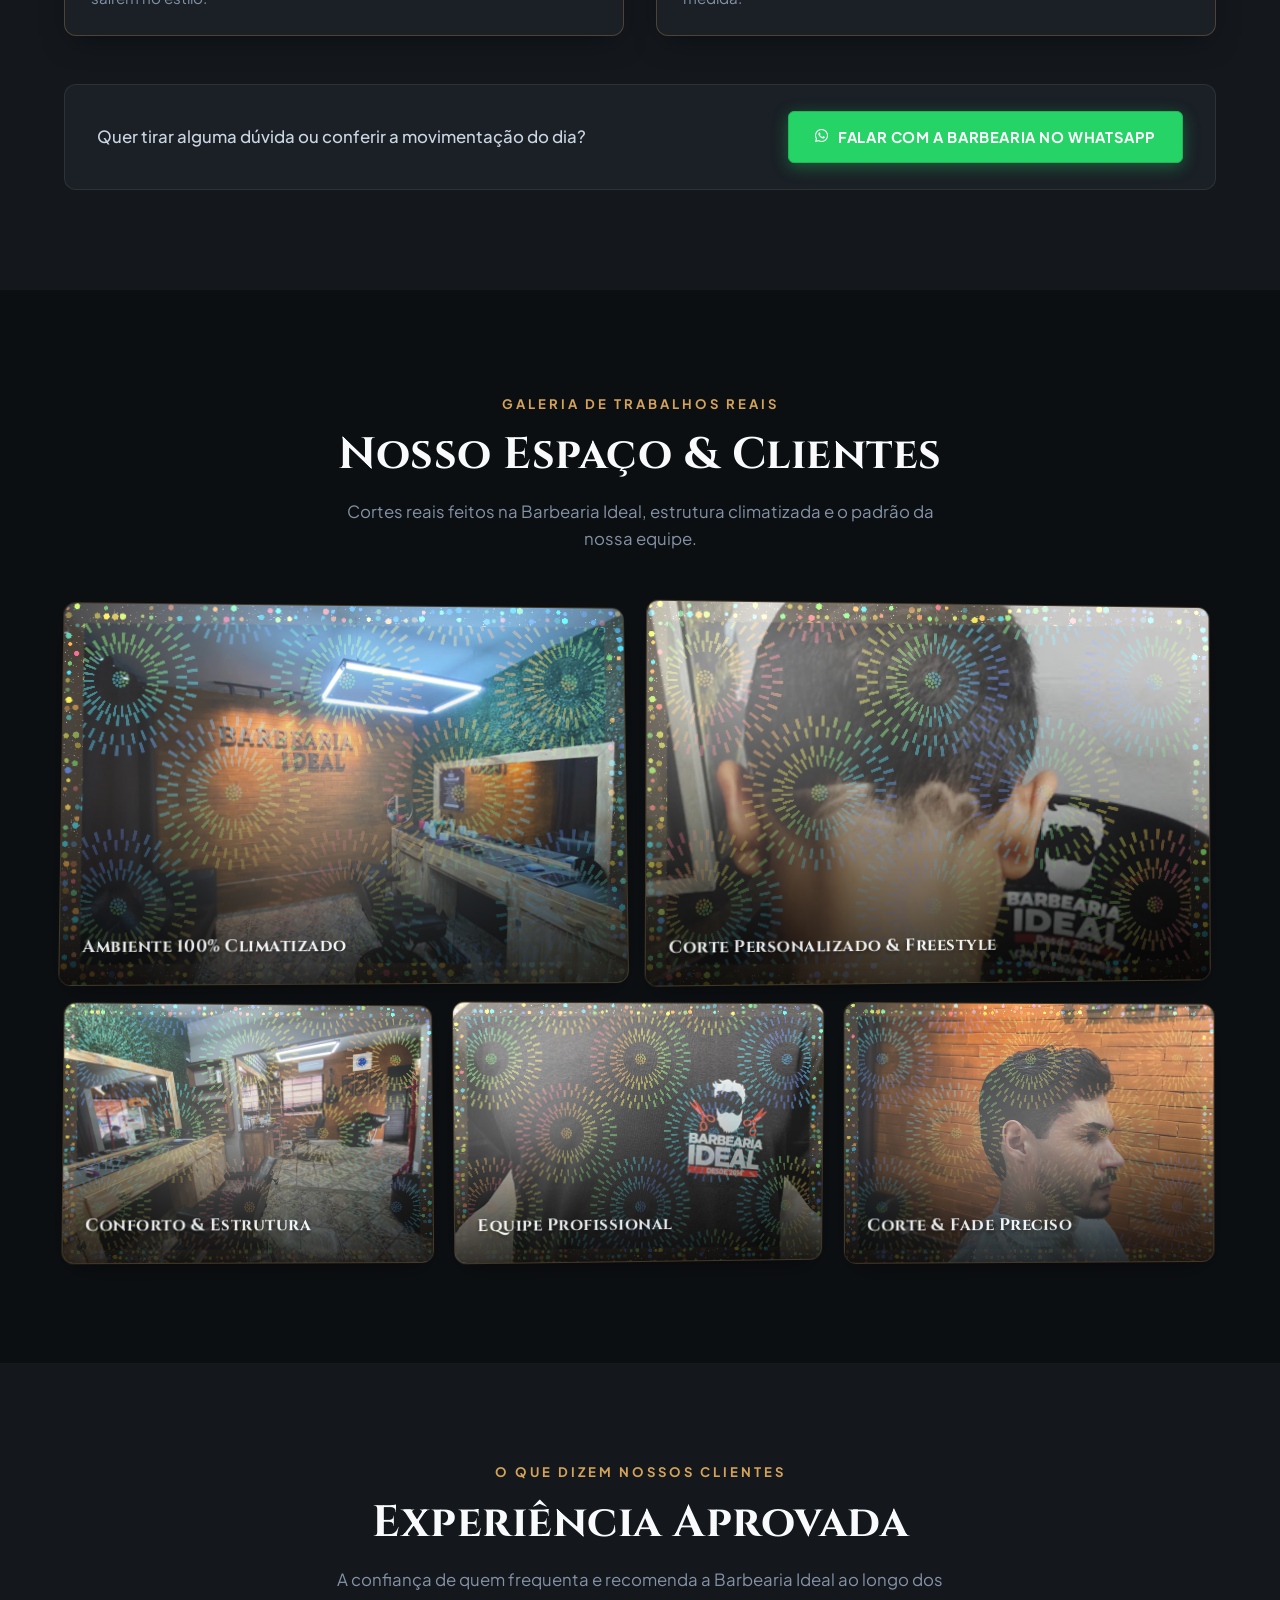
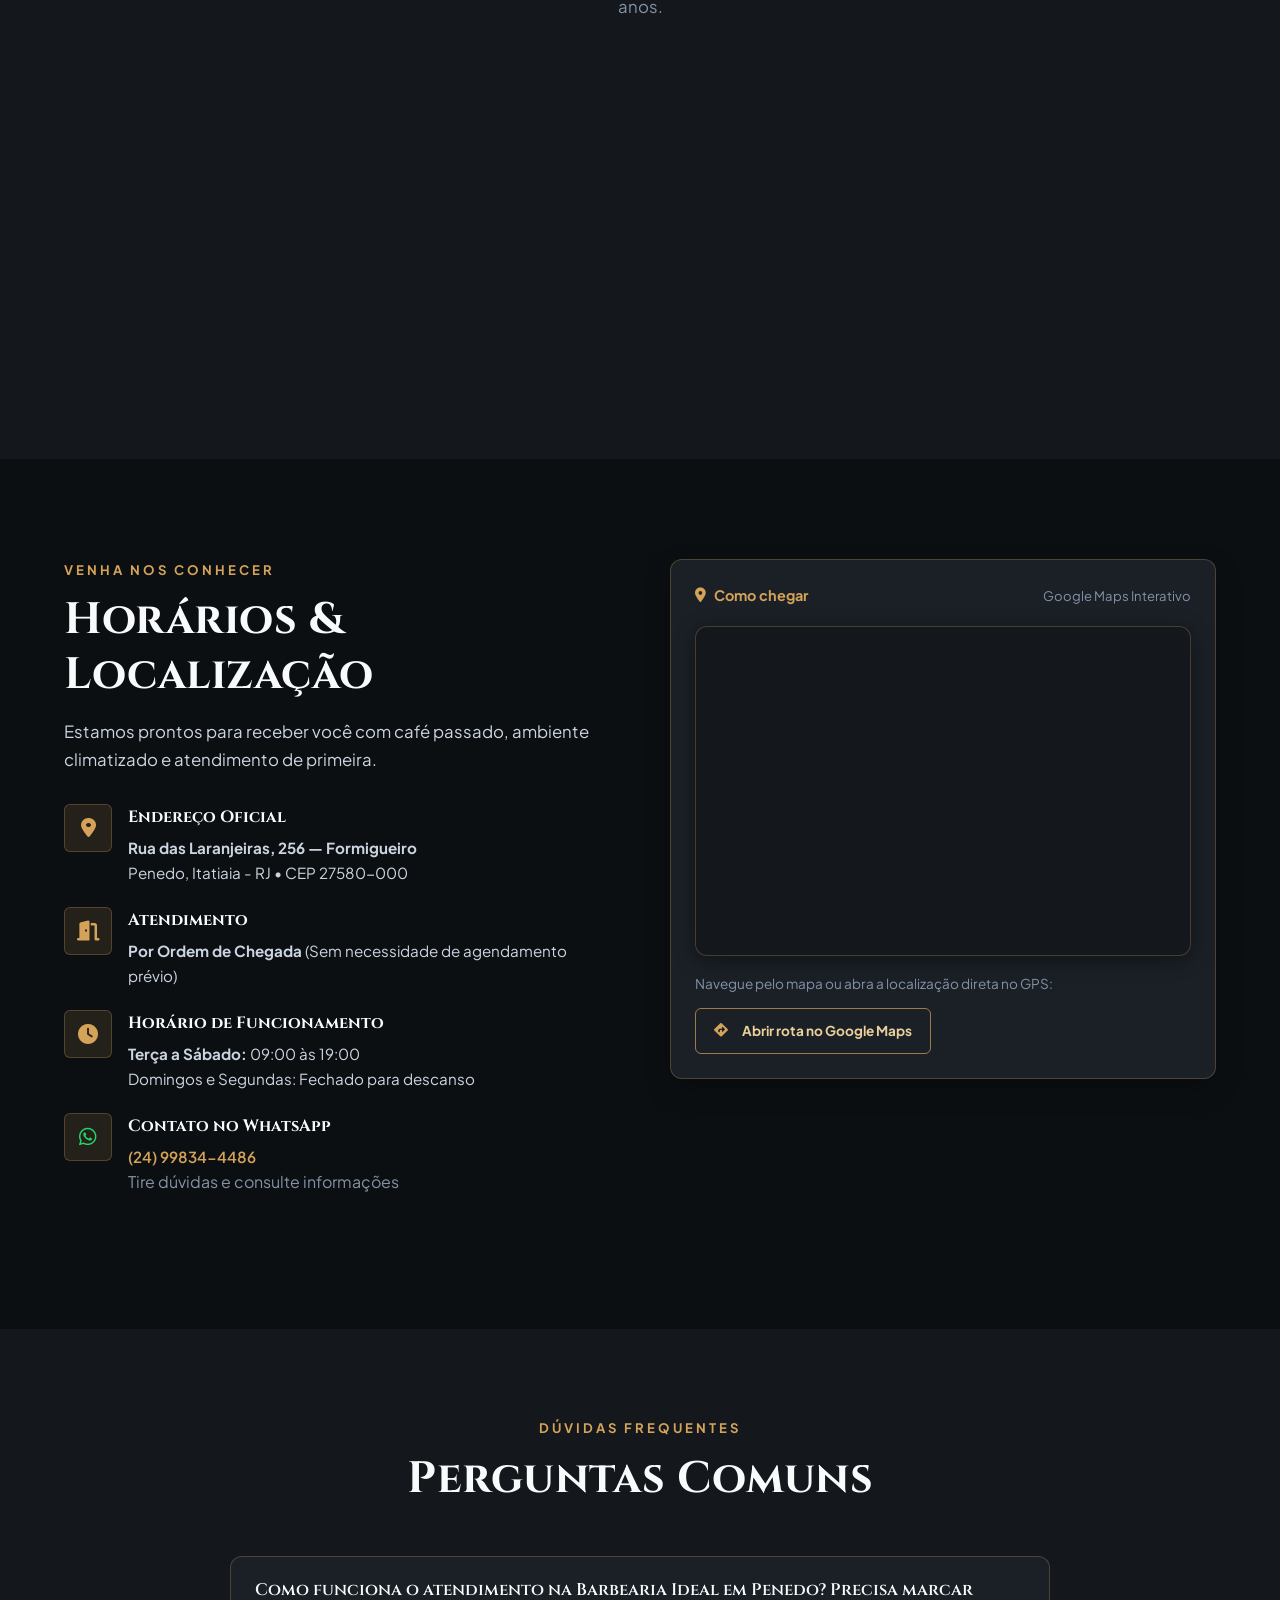
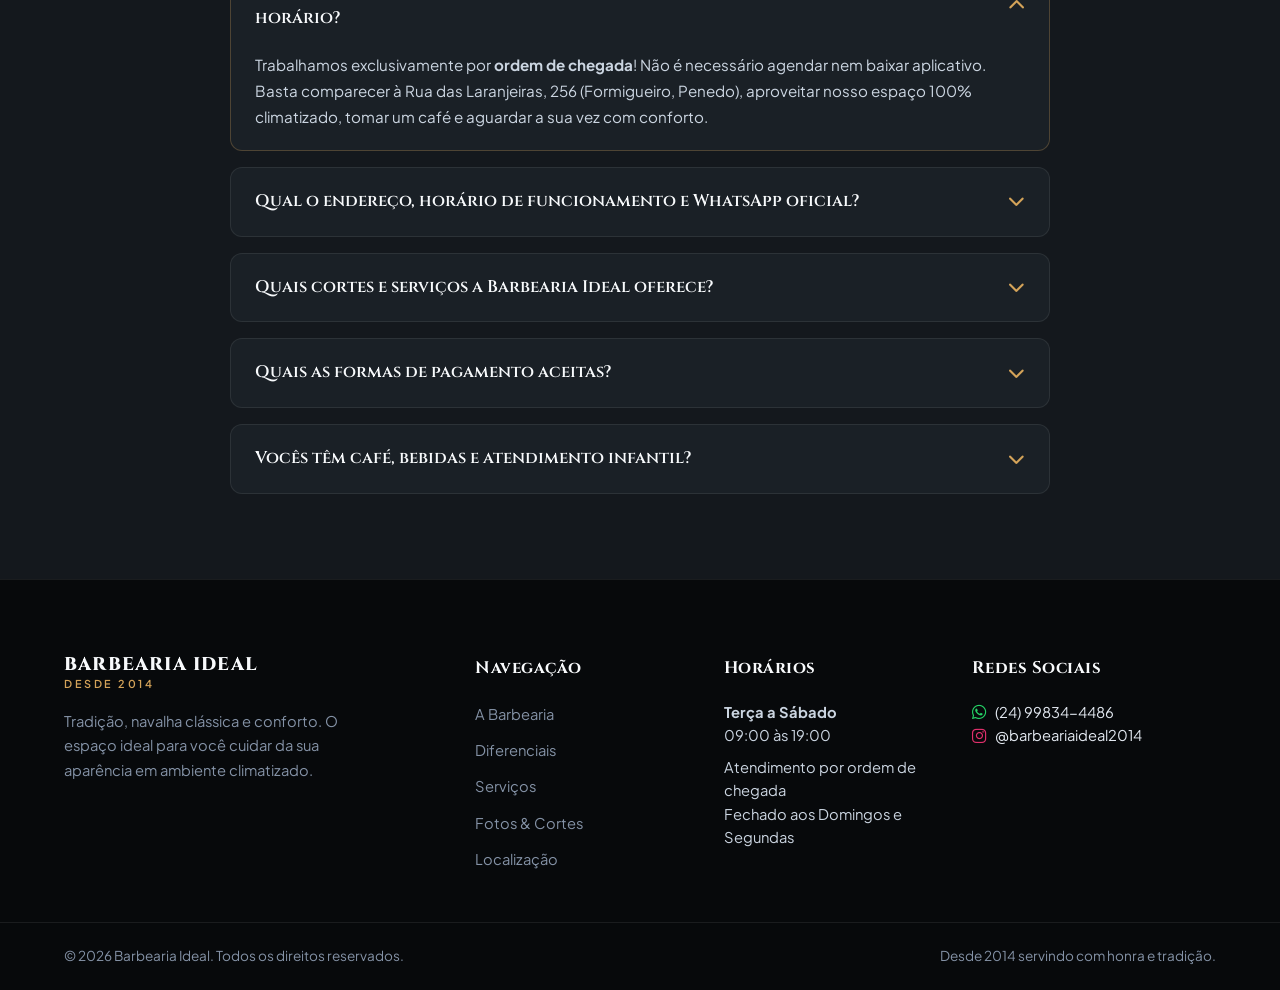
==== commit baf7deae: "feat: atualiza SEO/GEO, card corte infantil, propostas e efeitos visuais" ====
--- a/index.html
+++ b/index.html
@@ -3,16 +3,105 @@
 <head>
   <meta charset="UTF-8">
   <meta name="viewport" content="width=device-width, initial-scale=1.0">
-  <title>Barbearia Ideal — Tradição, Estilo e Conforto</title>
-  <meta name="description" content="A Barbearia Ideal oferece cortes clássicos e modernos, barba tradicional, ambiente 100% climatizado, café e bebidas. Atendimento por ordem de chegada!">
-  <meta name="keywords" content="barbearia, corte masculino, barba, degrade, fade, barbearia ideal, sul fluminense">
+  <title>Barbearia Ideal em Penedo, RJ | Degradê & Ordem de Chegada</title>
+  <meta name="description" content="Barbearia em Penedo (RJ) desde 2014. Corte degradê, barba na navalha e ar-condicionado. Atendimento sem agendamento por ordem de chegada. Venha conhecer!">
+  <meta name="keywords" content="barbearia em penedo rj, barbearia itatiaia, corte degradê penedo, barba na navalha penedo, barbearia ordem de chegada penedo, barbearia ideal, sul fluminense">
+  <link rel="canonical" href="https://www.barbeariaideal.com.br/">
   
   <!-- Open Graph -->
-  <meta property="og:title" content="Barbearia Ideal — Tradição, Estilo e Conforto">
-  <meta property="og:description" content="Ambiente climatizado, café selecionado, navalha afiada e os melhores profissionais. Atendimento por ordem de chegada!">
+  <meta property="og:title" content="Barbearia Ideal em Penedo, RJ — Tradição, Estilo e Conforto">
+  <meta property="og:description" content="Desde 2014 na Rua das Laranjeiras, 256 em Penedo. Ambiente climatizado, café selecionado, navalha afiada e atendimento por ordem de chegada!">
   <meta property="og:type" content="website">
   <meta property="og:url" content="https://www.instagram.com/barbeariaideal2014/">
   <meta property="og:image" content="assets/images/hero-real.jpg">
+
+  <!-- GEO & Dados Estruturados (Schema.org BarberShop + FAQPage) -->
+  <script type="application/ld+json">
+  {
+    "@context": "https://schema.org",
+    "@graph": [
+      {
+        "@type": "BarberShop",
+        "name": "Barbearia Ideal",
+        "description": "Barbearia tradicional em Penedo (Itatiaia - RJ) desde 2014. Atendimento 100% por ordem de chegada em ambiente climatizado com café e bebidas geladas. Especializada em corte degradê (fade), barba na navalha, corte na tesoura e freestyle.",
+        "url": "https://www.barbeariaideal.com.br",
+        "telephone": "+55-24-99834-4486",
+        "foundingDate": "2014",
+        "priceRange": "$$",
+        "address": {
+          "@type": "PostalAddress",
+          "streetAddress": "Rua das Laranjeiras, 256 - Formigueiro",
+          "addressLocality": "Penedo, Itatiaia",
+          "addressRegion": "RJ",
+          "postalCode": "27580-000",
+          "addressCountry": "BR"
+        },
+        "geo": {
+          "@type": "GeoCoordinates",
+          "latitude": -22.4447923,
+          "longitude": -44.5227863
+        },
+        "openingHoursSpecification": [
+          {
+            "@type": "OpeningHoursSpecification",
+            "dayOfWeek": ["Tuesday", "Wednesday", "Thursday", "Friday", "Saturday"],
+            "opens": "09:00",
+            "closes": "19:00"
+          }
+        ],
+        "sameAs": [
+          "https://www.instagram.com/barbeariaideal2014/"
+        ],
+        "areaServed": ["Penedo", "Itatiaia", "Resende"]
+      },
+      {
+        "@type": "FAQPage",
+        "mainEntity": [
+          {
+            "@type": "Question",
+            "name": "Como funciona o atendimento na Barbearia Ideal em Penedo? Precisa agendar?",
+            "acceptedAnswer": {
+              "@type": "Answer",
+              "text": "A Barbearia Ideal atende exclusivamente por ordem de chegada, sem necessidade de agendamento prévio ou aplicativo. Basta comparecer à Rua das Laranjeiras, 256, no bairro Formigueiro em Penedo (Itatiaia - RJ), aproveitar o ambiente 100% climatizado com café e aguardar a sua vez."
+            }
+          },
+          {
+            "@type": "Question",
+            "name": "Qual o endereço, horário de funcionamento e WhatsApp oficial da Barbearia Ideal?",
+            "acceptedAnswer": {
+              "@type": "Answer",
+              "text": "A Barbearia Ideal fica na Rua das Laranjeiras, 256 - Formigueiro, Penedo, Itatiaia - RJ (CEP 27580-000). Funciona de terça-feira a sábado, das 09:00 às 19:00. O WhatsApp oficial é (24) 99834-4486."
+            }
+          },
+          {
+            "@type": "Question",
+            "name": "Quais cortes e serviços a Barbearia Ideal oferece?",
+            "acceptedAnswer": {
+              "@type": "Answer",
+              "text": "Realizamos corte masculino degradê (fade), corte tradicional na tesoura, barba tradicional na navalha, combo corte e barba, acabamento, pezinho e corte personalizado freestyle."
+            }
+          },
+          {
+            "@type": "Question",
+            "name": "Quais as formas de pagamento aceitas?",
+            "acceptedAnswer": {
+              "@type": "Answer",
+              "text": "Aceitamos Pix, cartões de débito, crédito e dinheiro em espécie."
+            }
+          },
+          {
+            "@type": "Question",
+            "name": "Vocês têm café, bebidas e atendimento infantil?",
+            "acceptedAnswer": {
+              "@type": "Answer",
+              "text": "Sim! Contamos com cantinho de café e bebidas geladas disponíveis no local (com custo à parte) e temos experiência no atendimento infantil com tranquilidade e paciência."
+            }
+          }
+        ]
+      }
+    ]
+  }
+  </script>
   
   <link rel="icon" type="image/jpeg" href="assets/images/logo-perfil.jpg">
 
@@ -103,8 +192,8 @@
           <i class="fa-solid fa-medal"></i> Desde 2014 Cuidando do Seu Estilo
         </div>
         <h1 class="hero-title">
-          Mais que um corte. <br>
-          Uma <span class="highlight">experiência</span> para o seu dia.
+          Barbearia em Penedo: <br>
+          Mais que um <span class="highlight">corte</span>.
         </h1>
         <p class="hero-description">
           Tesouras afiadas, navalha tradicional e mestres no corte. Atendimento por ordem de chegada em ambiente 100% climatizado com café expresso e bebidas geladas para você relaxar.
@@ -280,17 +369,17 @@
           </div>
         </div>
 
-        <!-- Serviço 3: Combo -->
+        <!-- Serviço 3: Corte Infantil -->
         <div class="service-media-card">
           <div class="service-media-thumb">
-            <img src="assets/images/corte-3.jpg" alt="Combo Cabelo e Barba" loading="lazy">
+            <img src="assets/images/corte-3.jpg" alt="Corte Infantil na Barbearia Ideal em Penedo" loading="lazy">
             <div class="service-media-overlay">
-              <span class="service-tag">Completo</span>
+              <span class="service-tag">Infantil</span>
             </div>
           </div>
           <div class="service-media-body">
-            <h3>Combo Cabelo + Barba</h3>
-            <p>A experiência completa para renovar o visual de uma só vez.</p>
+            <h3>Corte Infantil</h3>
+            <p>Atendimento com paciência, carinho e cuidado para os pequenos saírem no estilo.</p>
           </div>
         </div>
 
@@ -432,6 +521,15 @@
 
         <div class="info-blocks">
           <div class="info-item">
+            <div class="info-icon"><i class="fa-solid fa-location-dot"></i></div>
+            <div class="info-details">
+              <h4>Endereço Oficial</h4>
+              <p><strong>Rua das Laranjeiras, 256 — Formigueiro</strong></p>
+              <p class="text-muted">Penedo, Itatiaia - RJ • CEP 27580-000</p>
+            </div>
+          </div>
+
+          <div class="info-item">
             <div class="info-icon"><i class="fa-solid fa-door-open"></i></div>
             <div class="info-details">
               <h4>Atendimento</h4>
@@ -452,7 +550,7 @@
             <div class="info-icon"><i class="fa-brands fa-whatsapp icon-whatsapp"></i></div>
             <div class="info-details">
               <h4>Contato no WhatsApp</h4>
-              <p><a href="https://wa.me/5524998344486?text=Ol%C3%A1%2C%20gostaria%20de%20informa%C3%A7%C3%B5es!" target="_blank" rel="noopener">(24) 99834-4486</a></p>
+              <p><a href="https://api.whatsapp.com/send?phone=5524998344486&text=Ol%C3%A1%2C%20gostaria%20de%20informa%C3%A7%C3%B5es%20sobre%20a%20Barbearia%20Ideal!" target="_blank" rel="noopener">(24) 99834-4486</a></p>
               <span class="text-muted">Tire dúvidas e consulte informações</span>
             </div>
           </div>
@@ -497,11 +595,31 @@
       <div class="faq-accordion">
         <details class="faq-item" open>
           <summary class="faq-question">
-            <span>Como funciona o atendimento? Precisa marcar horário?</span>
+            <span>Como funciona o atendimento na Barbearia Ideal em Penedo? Precisa marcar horário?</span>
             <i class="fa-solid fa-chevron-down"></i>
           </summary>
           <div class="faq-answer">
-            <p>Trabalhamos exclusivamente por <strong>ordem de chegada</strong>! Não é necessário agendar. Basta chegar, aproveitar nosso espaço 100% climatizado, tomar um café e aguardar a sua vez com todo o conforto.</p>
+            <p>Trabalhamos exclusivamente por <strong>ordem de chegada</strong>! Não é necessário agendar nem baixar aplicativo. Basta comparecer à Rua das Laranjeiras, 256 (Formigueiro, Penedo), aproveitar nosso espaço 100% climatizado, tomar um café e aguardar a sua vez com conforto.</p>
+          </div>
+        </details>
+
+        <details class="faq-item">
+          <summary class="faq-question">
+            <span>Qual o endereço, horário de funcionamento e WhatsApp oficial?</span>
+            <i class="fa-solid fa-chevron-down"></i>
+          </summary>
+          <div class="faq-answer">
+            <p>Estamos localizados na <strong>Rua das Laranjeiras, 256 — Bairro Formigueiro, Penedo, Itatiaia - RJ</strong> (CEP 27580-000). Funcionamos de <strong>terça a sábado, das 09:00 às 19:00</strong>. Nosso WhatsApp oficial é <strong>(24) 99834-4486</strong>.</p>
+          </div>
+        </details>
+
+        <details class="faq-item">
+          <summary class="faq-question">
+            <span>Quais cortes e serviços a Barbearia Ideal oferece?</span>
+            <i class="fa-solid fa-chevron-down"></i>
+          </summary>
+          <div class="faq-answer">
+            <p>Realizamos <strong>corte masculino degradê (fade)</strong>, corte tradicional na tesoura, <strong>barba tradicional na navalha</strong>, combo corte + barba, acabamento, pezinho e corte personalizado (freestyle).</p>
           </div>
         </details>
 
@@ -517,21 +635,11 @@
 
         <details class="faq-item">
           <summary class="faq-question">
-            <span>Vocês têm café e bebidas no local?</span>
+            <span>Vocês têm café, bebidas e atendimento infantil?</span>
             <i class="fa-solid fa-chevron-down"></i>
           </summary>
           <div class="faq-answer">
-            <p>Sim! Contamos com café e bebidas geladas disponíveis para consumo no local (com custo à parte), perfeitos para você relaxar enquanto aguarda o seu atendimento no ambiente climatizado.</p>
-          </div>
-        </details>
-
-        <details class="faq-item">
-          <summary class="faq-question">
-            <span>Atendem crianças?</span>
-            <i class="fa-solid fa-chevron-down"></i>
-          </summary>
-          <div class="faq-answer">
-            <p>Com certeza. Temos experiência no atendimento infantil com tranquilidade e paciência para que a experiência do seu filho seja leve e divertida.</p>
+            <p>Sim! Contamos com café e bebidas geladas disponíveis para consumo no local (com custo à parte), além de experiência no atendimento infantil com tranquilidade e paciência para que o corte do seu filho seja leve e tranquilo.</p>
           </div>
         </details>
       </div>
--- a/styles.css
+++ b/styles.css
@@ -436,39 +436,38 @@
   display: inline-flex;
   align-items: center;
   justify-content: center;
-  width: 36px;
-  height: 36px;
+  width: 38px;
+  height: 38px;
   border-radius: 50%;
-  font-size: 1.15rem;
+  font-size: 1.2rem;
+  color: #ffffff !important;
   transition: all var(--transition-fast);
   text-decoration: none !important;
+  border: none;
+  cursor: pointer;
+}
+
+.nav-social-btn.instagram {
+  background: linear-gradient(45deg, #f09433 0%, #e6683c 25%, #dc2743 50%, #cc2366 75%, #bc1888 100%);
+  color: #ffffff !important;
+  box-shadow: 0 4px 14px rgba(220, 39, 67, 0.45);
+}
+
+.nav-social-btn.instagram:hover {
+  transform: translateY(-2px) scale(1.08);
+  box-shadow: 0 6px 18px rgba(220, 39, 67, 0.65);
 }
 
 .nav-social-btn.whatsapp {
-  color: #25d366;
-  background: rgba(37, 211, 102, 0.12);
-  border: 1px solid rgba(37, 211, 102, 0.45);
-}
-
-.nav-social-btn.whatsapp:hover {
   background: #25d366;
   color: #ffffff !important;
-  transform: translateY(-2px);
   box-shadow: 0 4px 14px rgba(37, 211, 102, 0.45);
 }
 
-.nav-social-btn.instagram {
-  color: #e1306c;
-  background: rgba(225, 48, 108, 0.12);
-  border: 1px solid rgba(225, 48, 108, 0.45);
-}
-
-.nav-social-btn.instagram:hover {
-  background: linear-gradient(45deg, #f09433 0%, #e6683c 25%, #dc2743 50%, #cc2366 75%, #bc1888 100%);
-  color: #ffffff !important;
-  border-color: transparent;
-  transform: translateY(-2px);
-  box-shadow: 0 4px 14px rgba(225, 48, 108, 0.45);
+.nav-social-btn.whatsapp:hover {
+  background: #22bf5b;
+  transform: translateY(-2px) scale(1.08);
+  box-shadow: 0 6px 18px rgba(37, 211, 102, 0.65);
 }
 
 .mobile-toggle {
@@ -949,13 +948,17 @@
   overflow: hidden;
   border: 1px solid var(--border-gold);
   box-shadow: var(--shadow-card);
-  transition: all var(--transition-normal);
+  transition: border-color var(--transition-normal), box-shadow var(--transition-normal);
+  transform-style: preserve-3d;
+  will-change: transform;
+  user-select: none;
+  -webkit-user-select: none;
+  touch-action: pan-y;
 }
 
 .gallery-item:hover {
   border-color: var(--color-gold);
-  transform: translateY(-4px);
-  box-shadow: 0 16px 35px rgba(0, 0, 0, 0.7), var(--shadow-glow);
+  box-shadow: 0 20px 42px rgba(0, 0, 0, 0.78), var(--shadow-glow);
 }
 
 .gallery-item.gallery-top {
@@ -972,16 +975,47 @@
   width: 100%;
   height: 100%;
   object-fit: cover;
+  display: block;
+  pointer-events: none;
+  -webkit-user-drag: none;
   transition: transform 0.6s ease;
 }
 
-.gallery-item:hover img {
-  transform: scale(1.05);
+.gallery-item .holo-canvas {
+  position: absolute;
+  inset: 0;
+  width: 100%;
+  height: 100%;
+  pointer-events: none;
+  z-index: 2;
+  opacity: 0;
+  transition: opacity 0.35s ease;
+}
+
+.gallery-item[data-holo-ready] .holo-canvas {
+  opacity: 1;
+}
+
+.gallery-item .holo-fallback-glare {
+  position: absolute;
+  inset: 0;
+  pointer-events: none;
+  z-index: 2;
+  opacity: 0;
+  mix-blend-mode: color-dodge;
+  transition: opacity 0.3s ease;
+  background: radial-gradient(circle at var(--hx, 50%) var(--hy, 50%), rgba(232, 195, 130, 0.38), rgba(255, 255, 255, 0.12) 35%, transparent 65%);
+}
+
+.gallery-item:not([data-holo-ready]):hover .holo-fallback-glare {
+  opacity: 1;
 }
 
 .gallery-overlay {
   position: absolute;
   inset: 0;
+  z-index: 3;
+  pointer-events: none;
   background: linear-gradient(to top, rgba(0, 0, 0, 0.88) 0%, rgba(0, 0, 0, 0.2) 50%, transparent 80%);
   display: flex;
   align-items: flex-end;
